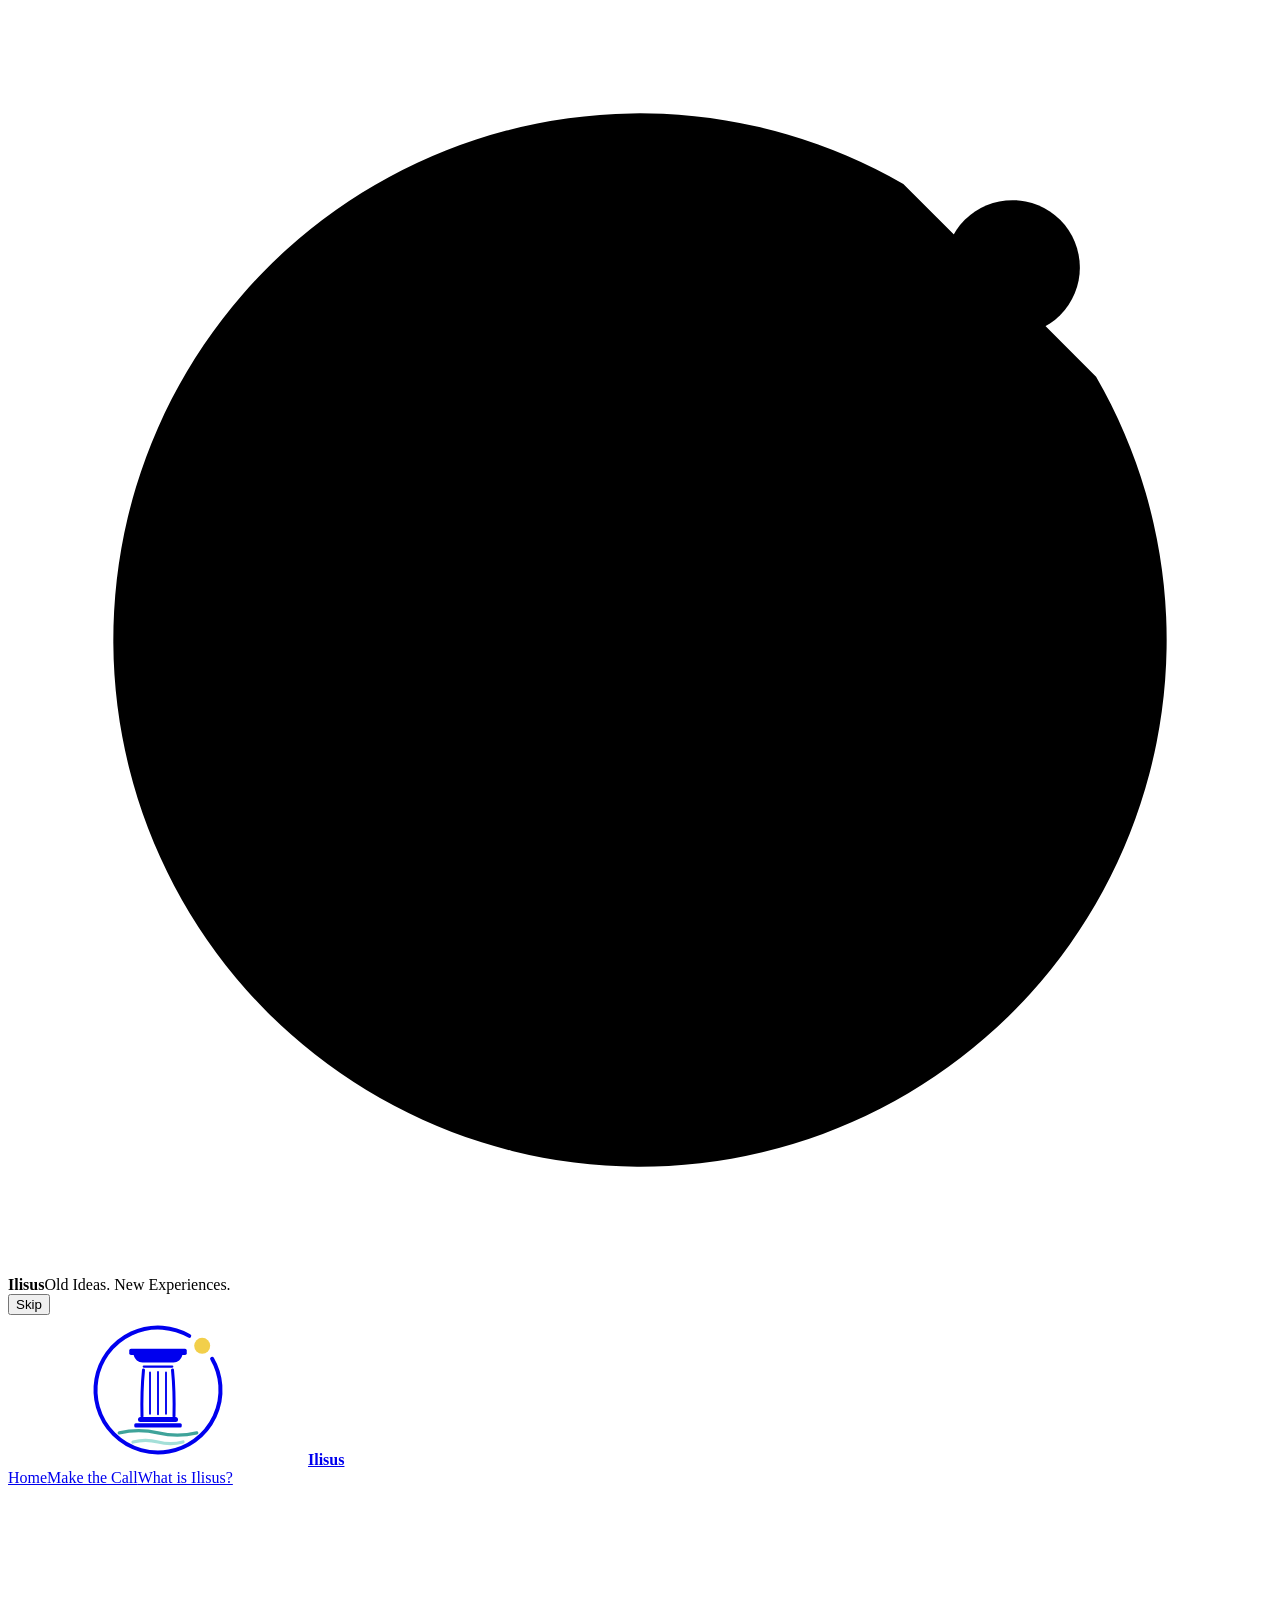
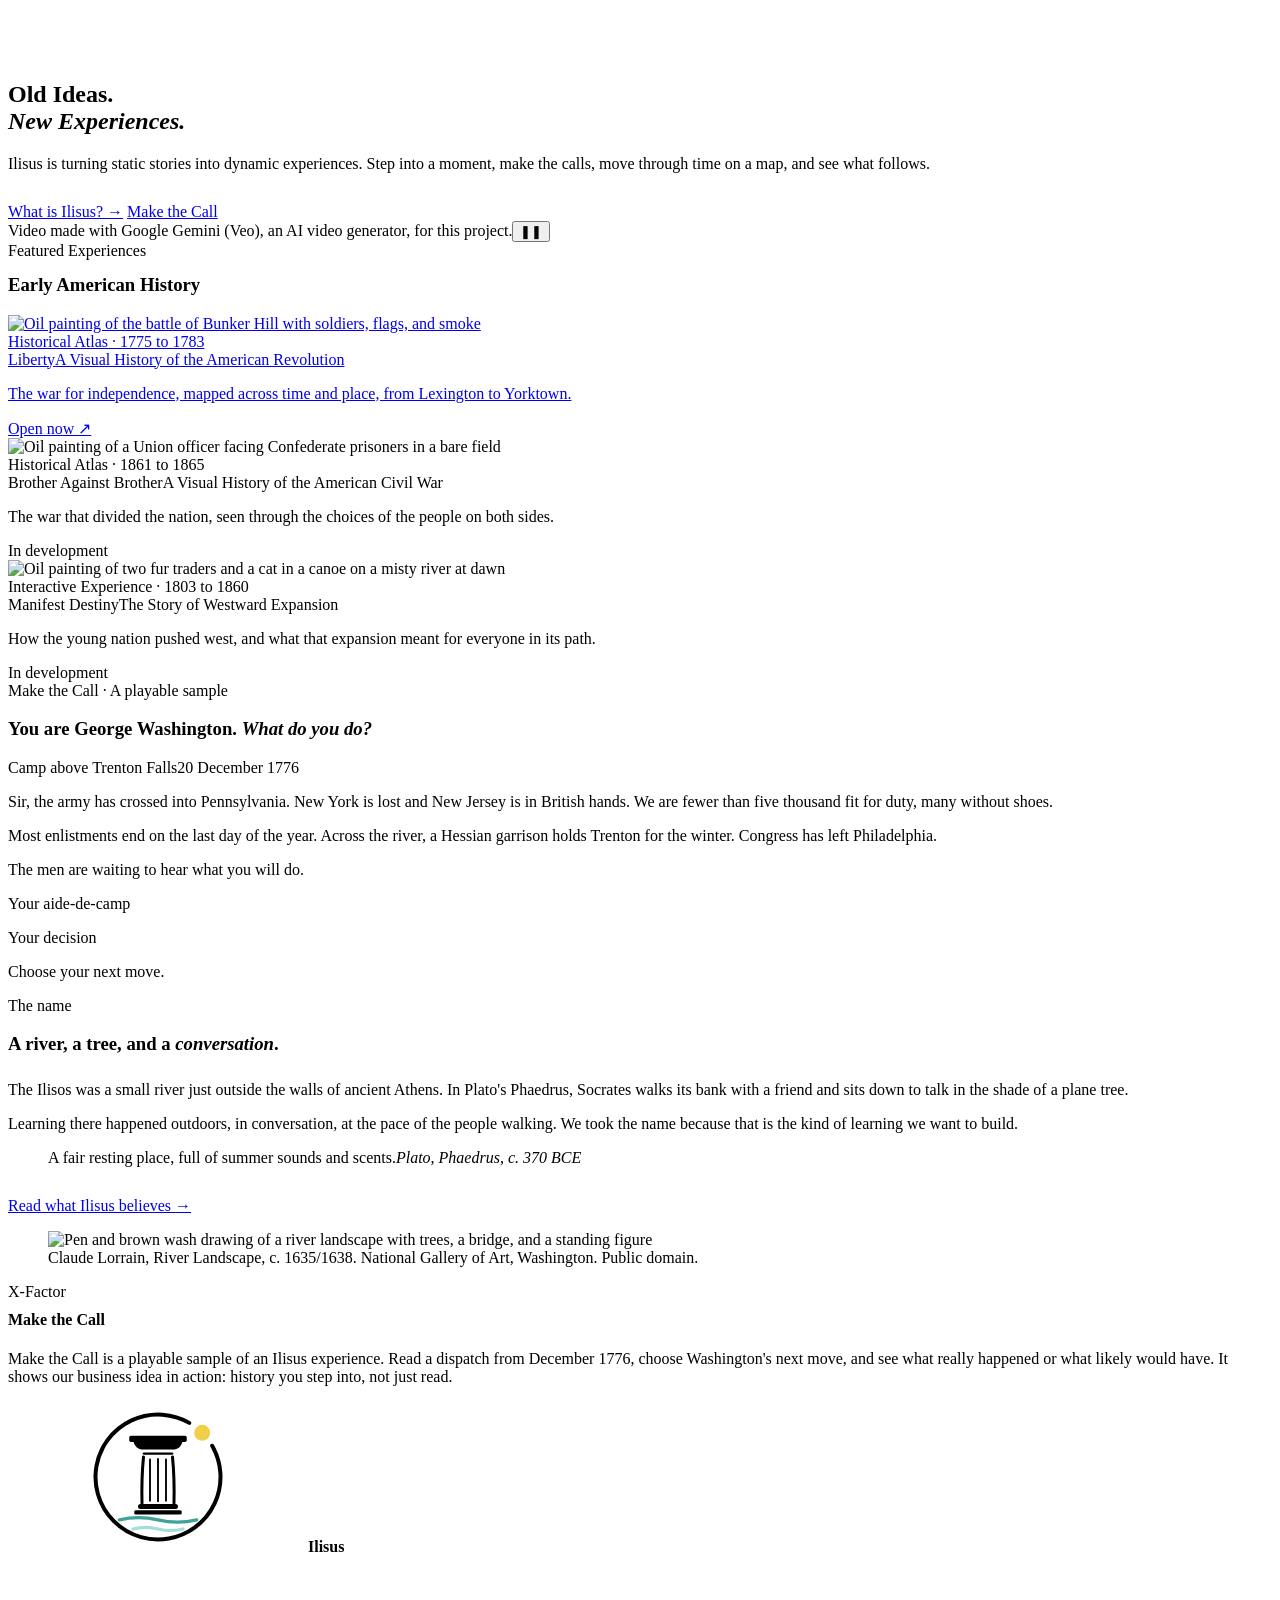
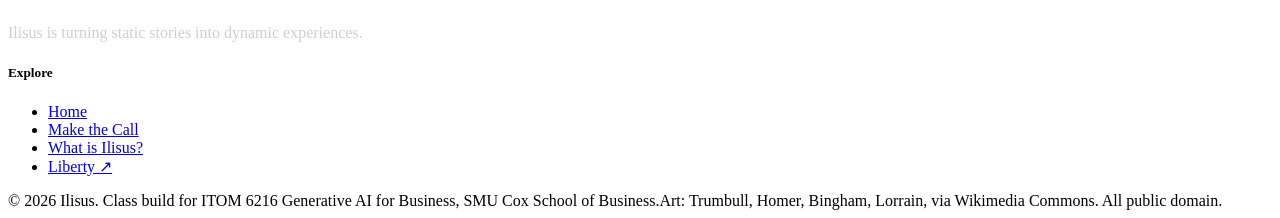
==== index.html @ 9b8777a1 "Add files via upload" ====
<!DOCTYPE html>
<html lang="en">
<head>
<meta charset="utf-8">
<meta name="viewport" content="width=device-width,initial-scale=1,viewport-fit=cover">
<meta name="robots" content="noindex, nofollow, noarchive">
<title>Ilisus · Old Ideas. New Experiences.</title>
<meta name="description" content="Ilisus turns static stories into dynamic experiences. Class build for ITOM 6216.">
<link rel="icon" href="assets/favicon.svg" type="image/svg+xml">
<link rel="preconnect" href="https://fonts.googleapis.com"><link rel="preconnect" href="https://fonts.gstatic.com" crossorigin>
<link href="https://fonts.googleapis.com/css2?family=Playfair+Display:ital,wght@0,400;0,500;0,600;1,400;1,500&family=Hanken+Grotesk:wght@400;500;600&display=swap" rel="stylesheet">
<link rel="stylesheet" href="assets/site.css">
</head>
<body>
<svg width="0" height="0" style="position:absolute" aria-hidden="true"><defs>
<symbol id="mark" viewBox="0 0 120 120"><path d="M103.30 35.00A50 50 0 1 1 85.00 16.70" fill="none" stroke="currentColor" stroke-width="3.2" stroke-linecap="round"/>
<g fill="none" stroke-linecap="round" stroke-width="2.6"><path d="M29.00 94.30C40.29 91.70 48.71 91.70 60.00 94.30C71.29 96.90 79.71 96.90 91.00 94.30" stroke="#3FA39A"/><path d="M40.00 101.60C47.28 99.60 52.72 99.60 60.00 101.60C67.28 103.60 72.72 103.60 80.00 101.60" stroke="#A3DFD8"/></g>
<g fill="currentColor"><path d="M38.4 27H81.6Q83 27 83 28.4V30.6Q83 32 81.6 32H38.4Q37 32 37 30.6V28.4Q37 27 38.4 27Z"/><path d="M40.5 32H79.5C78.6 35.6 75.8 38 72.4 38H47.6C44.2 38 41.4 35.6 40.5 32Z"/><path d="M46 81.5H74Q76 81.5 76 83.5Q76 85.5 74 85.5H46Q44 85.5 44 83.5Q44 81.5 46 81.5Z"/><path d="M42.2 86.5H77.8Q79 86.5 79 87.7V88.8Q79 90 77.8 90H42.2Q41 90 41 88.8V87.7Q41 86.5 42.2 86.5Z"/></g>
<g fill="none" stroke="currentColor" stroke-linecap="round"><path d="M48.6 41.2H71.4" stroke-width="1.8"/><path d="M47.2 81C46.9 68 47.3 55 48.4 44" stroke-width="2.4"/><path d="M72.8 81C73.1 68 72.7 55 71.6 44" stroke-width="2.4"/><path d="M53.6 46V79 M60 45.6V79.4 M66.4 46V79" stroke-width="1.5"/></g>
<circle cx="95.36" cy="24.64" r="6.4" fill="#F2CF4A"/></symbol></defs></svg>

<div id="intro" aria-hidden="true"><div class="ii"><svg class="im" viewBox="0 0 120 120">
<path class="i-arc" pathLength="1" d="M103.30 35.00A50 50 0 1 1 85.00 16.70"/>
<path class="i-w i-w1" pathLength="1" d="M29.00 94.30C40.29 91.70 48.71 91.70 60.00 94.30C71.29 96.90 79.71 96.90 91.00 94.30"/><path class="i-w i-w2" pathLength="1" d="M40.00 101.60C47.28 99.60 52.72 99.60 60.00 101.60C67.28 103.60 72.72 103.60 80.00 101.60"/>
<path class="i-f i-pli" d="M42.2 86.5H77.8Q79 86.5 79 87.7V88.8Q79 90 77.8 90H42.2Q41 90 41 88.8V87.7Q41 86.5 42.2 86.5Z"/><path class="i-f i-tor" d="M46 81.5H74Q76 81.5 76 83.5Q76 85.5 74 85.5H46Q44 85.5 44 83.5Q44 81.5 46 81.5Z"/>
<path class="i-s" pathLength="1" d="M47.2 81C46.9 68 47.3 55 48.4 44"/><path class="i-s" pathLength="1" d="M72.8 81C73.1 68 72.7 55 71.6 44"/>
<path class="i-fl" pathLength="1" d="M53.6 46V79"/><path class="i-fl" pathLength="1" d="M60 45.6V79.4"/><path class="i-fl" pathLength="1" d="M66.4 46V79"/>
<path class="i-neck" pathLength="1" d="M48.6 41.2H71.4"/><path class="i-f i-ech" d="M40.5 32H79.5C78.6 35.6 75.8 38 72.4 38H47.6C44.2 38 41.4 35.6 40.5 32Z"/><path class="i-f i-aba" d="M38.4 27H81.6Q83 27 83 28.4V30.6Q83 32 81.6 32H38.4Q37 32 37 30.6V28.4Q37 27 38.4 27Z"/>
<circle class="i-sun" cx="95.36" cy="24.64" r="6.4"/></svg>
<div class="iw"><b>Ilisus</b><span>Old Ideas. New Experiences.</span></div></div><button class="iskip" type="button">Skip</button></div>

<header class="top"><div class="wrap">
<a class="brand" href="index.html" aria-label="Ilisus home"><svg><use href="#mark"/></svg><b>Ilisus</b></a>
<nav class="main" aria-label="Main"><a href="index.html" class="on nav-long">Home</a><a href="#call">Make the Call</a><a href="about.html">What is Ilisus?</a></nav>
</div></header>

<main>
<!-- Hero: the AI-generated video autoplays, muted, on a loop -->
<section class="hero" aria-label="Ilisus" style="padding:0">
  <video id="hvid" poster="https://commons.wikimedia.org/wiki/Special:FilePath/Claude%20Lorrain%2C%20River%20Landscape%2C%20c.%201635-1638%2C%20NGA%2053103.jpg?width=1920" autoplay muted loop playsinline preload="auto" disablepictureinpicture aria-label="AI-generated video: an old map of the colonies comes to life"><source src="media/hero.mp4" type="video/mp4"><source src="media/hero.webm" type="video/webm"></video>
  <div class="hshade"></div>
  <div class="wrap hin">
    <div class="kicker" style="color:#fff"><i></i>Interactive history experiences</div>
    <h1 style="margin-top:22px">Old Ideas.<br> <em>New Experiences.</em></h1>
    <p class="lede">Ilisus is turning static stories into dynamic experiences. Step into a moment, make the calls, move through time on a map, and see what follows.</p>
    <div class="btns" style="margin-top:30px">
      <a class="btn big" href="about.html">What is Ilisus? <span aria-hidden="true">→</span></a>
      <a class="btn line" href="#call">Make the Call</a>
    </div>
  </div>
  <div class="wrap hfoot"><span>Video made with Google Gemini (Veo), an AI video generator, for this project.</span><button class="hpause" type="button" id="hpause" aria-label="Pause the background video">❚❚</button></div>
</section>

<section id="featured" aria-label="Featured experiences"><div class="wrap">
  <div class="shead rv"><div><div class="kicker"><i></i>Featured Experiences</div><h3 class="s" style="margin-top:14px">Early American History</h3></div></div>
  <div class="fg">
    <a class="fc rv" href="https://liberty.ilisus.com/" target="_blank" rel="noopener">
      <div class="fimg"><img src="https://commons.wikimedia.org/wiki/Special:FilePath/Death%20of%20General%20Warren%2C%20Battle%20of%20Bunker%27s%20Hill%2C%20June%2017%2C%201775.jpg?width=1400" alt="Oil painting of the battle of Bunker Hill with soldiers, flags, and smoke" loading="lazy"></div>
      <div class="fb"><div class="k2">Historical Atlas · 1775 to 1783</div><span class="tm">Liberty</span><span class="ts">A Visual History of the American Revolution</span>
      <p>The war for independence, mapped across time and place, from Lexington to Yorktown.</p><span class="tag">Open now ↗</span></div>
    </a>
    <div class="fc rv">
      <div class="fimg"><img src="https://commons.wikimedia.org/wiki/Special:FilePath/Winslow%20Homer%20-%20Prisoners%20from%20the%20Front%20-%20The%20Metropolitan%20Museum%20of%20Art.jpg?width=1400" alt="Oil painting of a Union officer facing Confederate prisoners in a bare field" loading="lazy"></div>
      <div class="fb"><div class="k2">Historical Atlas · 1861 to 1865</div><span class="tm">Brother Against Brother</span><span class="ts">A Visual History of the American Civil War</span>
      <p>The war that divided the nation, seen through the choices of the people on both sides.</p><span class="tag soon">In development</span></div>
    </div>
    <div class="fc rv">
      <div class="fimg"><img src="https://commons.wikimedia.org/wiki/Special:FilePath/George%20Caleb%20Bingham%20-%20Fur%20Traders%20Descending%20the%20Missouri%20-%20WGA2205.jpg?width=1400" alt="Oil painting of two fur traders and a cat in a canoe on a misty river at dawn" loading="lazy" style="object-position:50% 58%"></div>
      <div class="fb"><div class="k2">Interactive Experience · 1803 to 1860</div><span class="tm">Manifest Destiny</span><span class="ts">The Story of Westward Expansion</span>
      <p>How the young nation pushed west, and what that expansion meant for everyone in its path.</p><span class="tag soon">In development</span></div>
    </div>
  </div>
</div></section>

<!-- X-Factor: Make the Call -->
<section class="call" id="call"><div class="wrap">
  <div class="rv"><div class="kicker"><i></i>Make the Call · A playable sample</div>
  <h3 class="s">You are George Washington. <em>What do you do?</em></h3></div>
  <div class="cg" id="callbox">
    <div class="letter rv">
      <div class="lh"><span>Camp above Trenton Falls</span><span>20 December 1776</span></div>
      <p>Sir, the army has crossed into Pennsylvania. New York is lost and New Jersey is in British hands. We are fewer than five thousand fit for duty, many without shoes.</p>
      <p>Most enlistments end on the last day of the year. Across the river, a Hessian garrison holds Trenton for the winter. Congress has left Philadelphia.</p>
      <p>The men are waiting to hear what you will do.</p>
      <p class="sig">Your aide-de-camp</p>
    </div>
    <div class="rv">
      <div id="callgame">
        <div class="cstep">Your decision</div>
        <p class="cq">Choose your next move.</p>
        <div class="dopts" role="group" aria-label="Your choices"></div>
        <div class="dout-slot" aria-live="polite"></div>
        <div class="score" aria-hidden="true"></div>
      </div>
    </div>
  </div>
</div></section>

<section class="name" aria-label="The name Ilisus"><div class="wrap g">
  <div class="rv"><div class="kicker"><i></i>The name</div>
  <h3 class="s" style="margin:18px 0 26px">A river, a tree, and a <em>conversation</em>.</h3>
  <p>The Ilisos was a small river just outside the walls of ancient Athens. In Plato's Phaedrus, Socrates walks its bank with a friend and sits down to talk in the shade of a plane tree.</p>
  <p>Learning there happened outdoors, in conversation, at the pace of the people walking. We took the name because that is the kind of learning we want to build.</p>
  <blockquote>A fair resting place, full of summer sounds and scents.<cite>Plato, Phaedrus, c. 370 BCE</cite></blockquote>
  <div class="btns on-light" style="margin-top:30px"><a class="btn" href="about.html">Read what Ilisus believes <span aria-hidden="true">→</span></a></div></div>
  <figure class="rv"><img src="https://commons.wikimedia.org/wiki/Special:FilePath/Claude%20Lorrain%2C%20River%20Landscape%2C%20c.%201635-1638%2C%20NGA%2053103.jpg?width=1400" alt="Pen and brown wash drawing of a river landscape with trees, a bridge, and a standing figure" loading="lazy"><figcaption>Claude Lorrain, River Landscape, c. 1635/1638. National Gallery of Art, Washington. Public domain.</figcaption></figure>
</div></section>
</main>

<!-- Required: description of the X-Factor feature (under 50 words) -->
<aside class="xf" aria-label="About the X-Factor feature"><div class="wrap">
  <div><div class="kicker"><i></i>X-Factor</div><h4 style="margin-top:10px">Make the Call</h4></div>
  <p id="xf-text">Make the Call is a playable sample of an Ilisus experience. Read a dispatch from December 1776, choose Washington's next move, and see what really happened or what likely would have. It shows our business idea in action: history you step into, not just read.</p>
</div></aside>

<footer><div class="wrap"><div class="g">
  <div><div class="b"><svg><use href="#mark"/></svg><b>Ilisus</b></div><p style="margin-top:16px;font:italic 500 22px 'Playfair Display',serif;color:#fff">Old Ideas. New Experiences.</p><p style="margin-top:8px;color:#cfcfcf;max-width:26em">Ilisus is turning static stories into dynamic experiences.</p></div>
  <div><h5>Explore</h5><ul><li><a href="index.html">Home</a></li><li><a href="#call">Make the Call</a></li><li><a href="about.html">What is Ilisus?</a></li><li><a href="https://liberty.ilisus.com/" target="_blank" rel="noopener">Liberty ↗</a></li></ul></div>
</div>
<div class="fine"><span>© 2026 Ilisus. Class build for ITOM 6216 Generative AI for Business, SMU Cox School of Business.</span><span>Art: Trumbull, Homer, Bingham, Lorrain, via Wikimedia Commons. All public domain.</span></div></div></footer>

<script src="assets/site.js" defer></script>
<script src="assets/chat.js" defer></script>
</body>
</html>
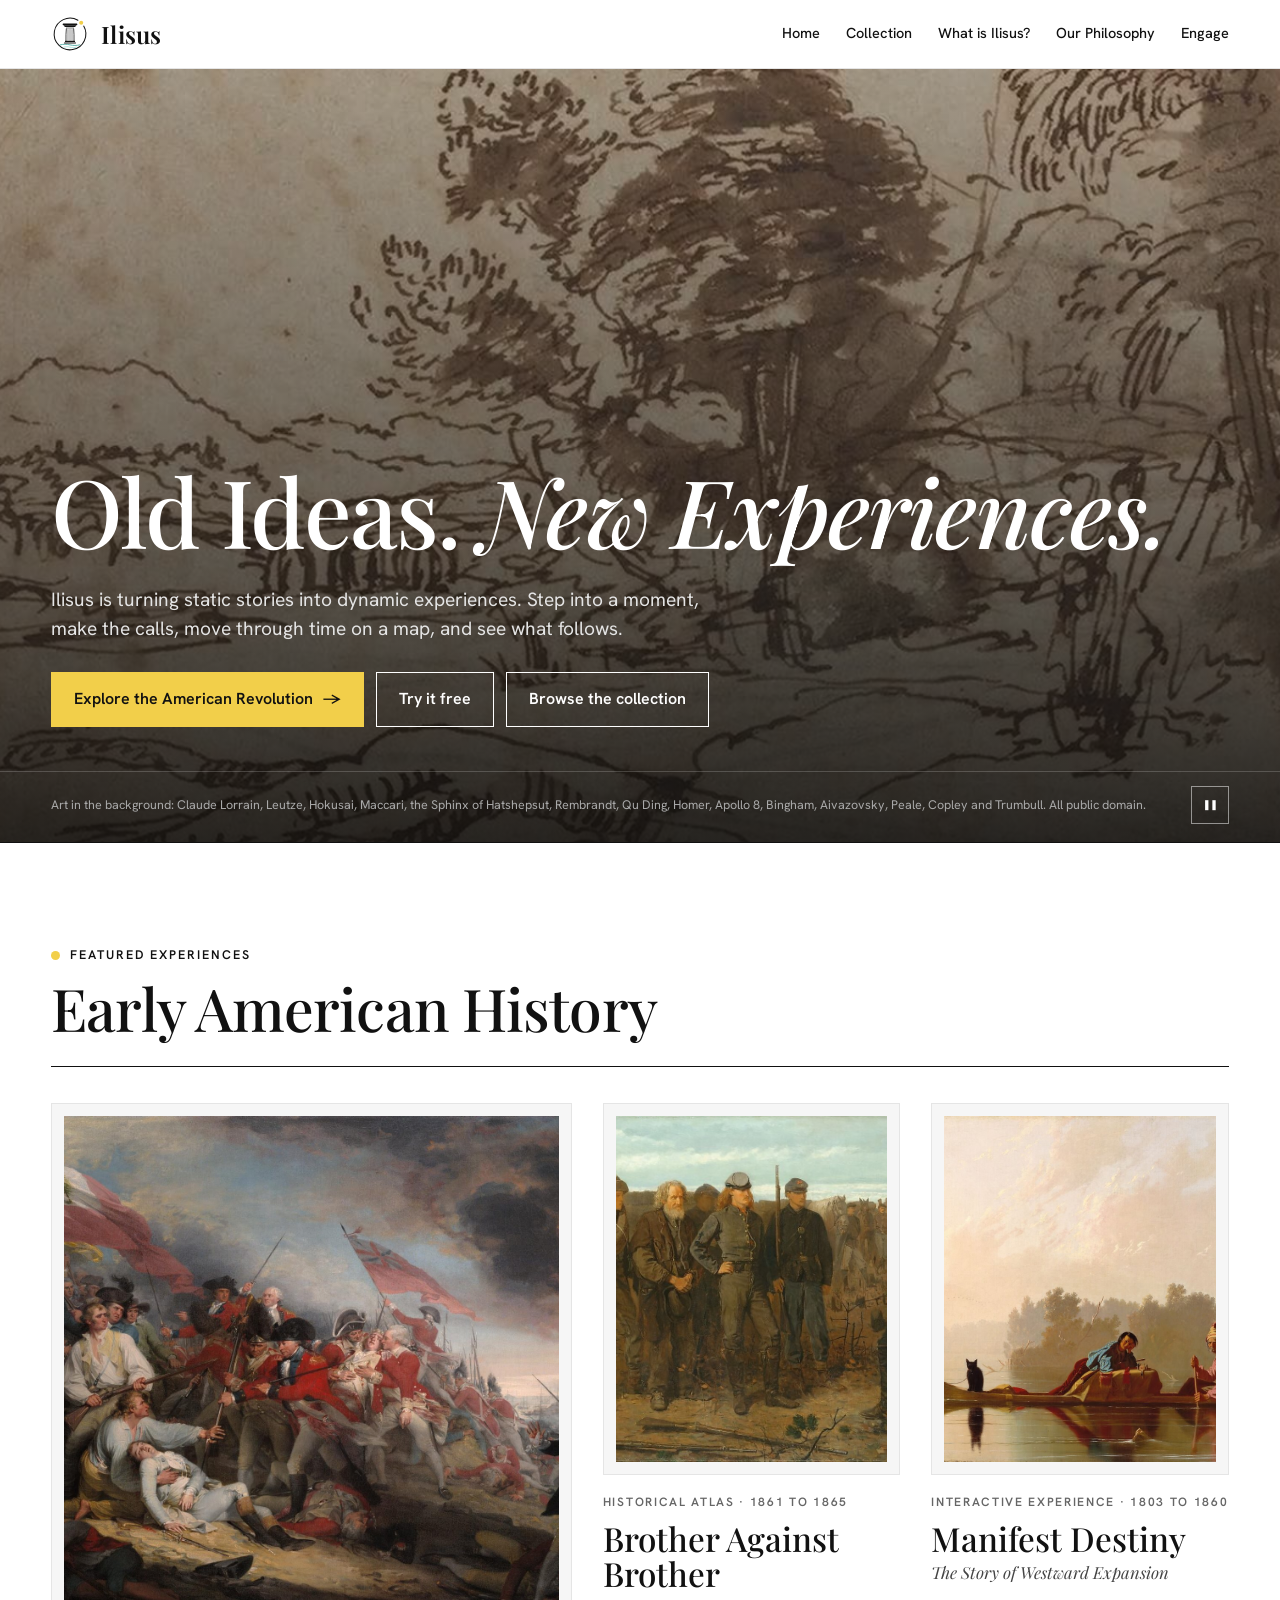
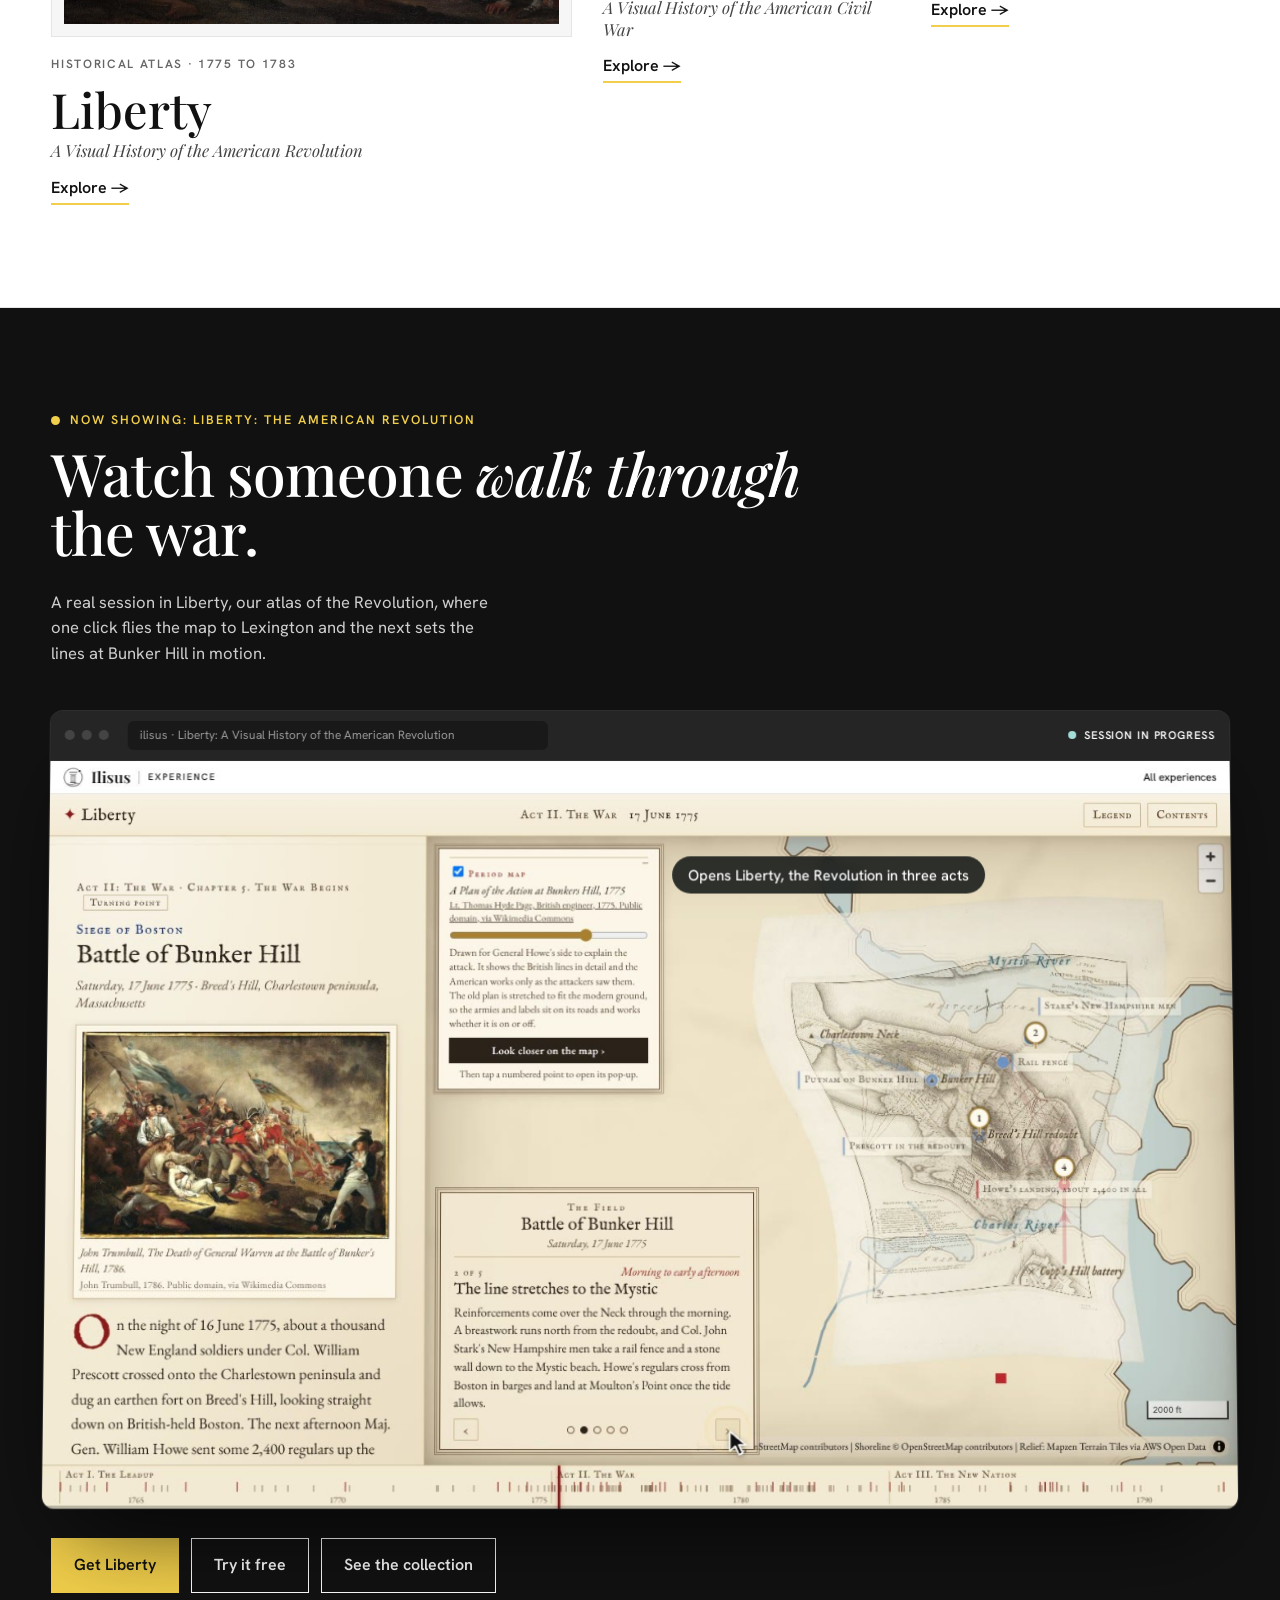
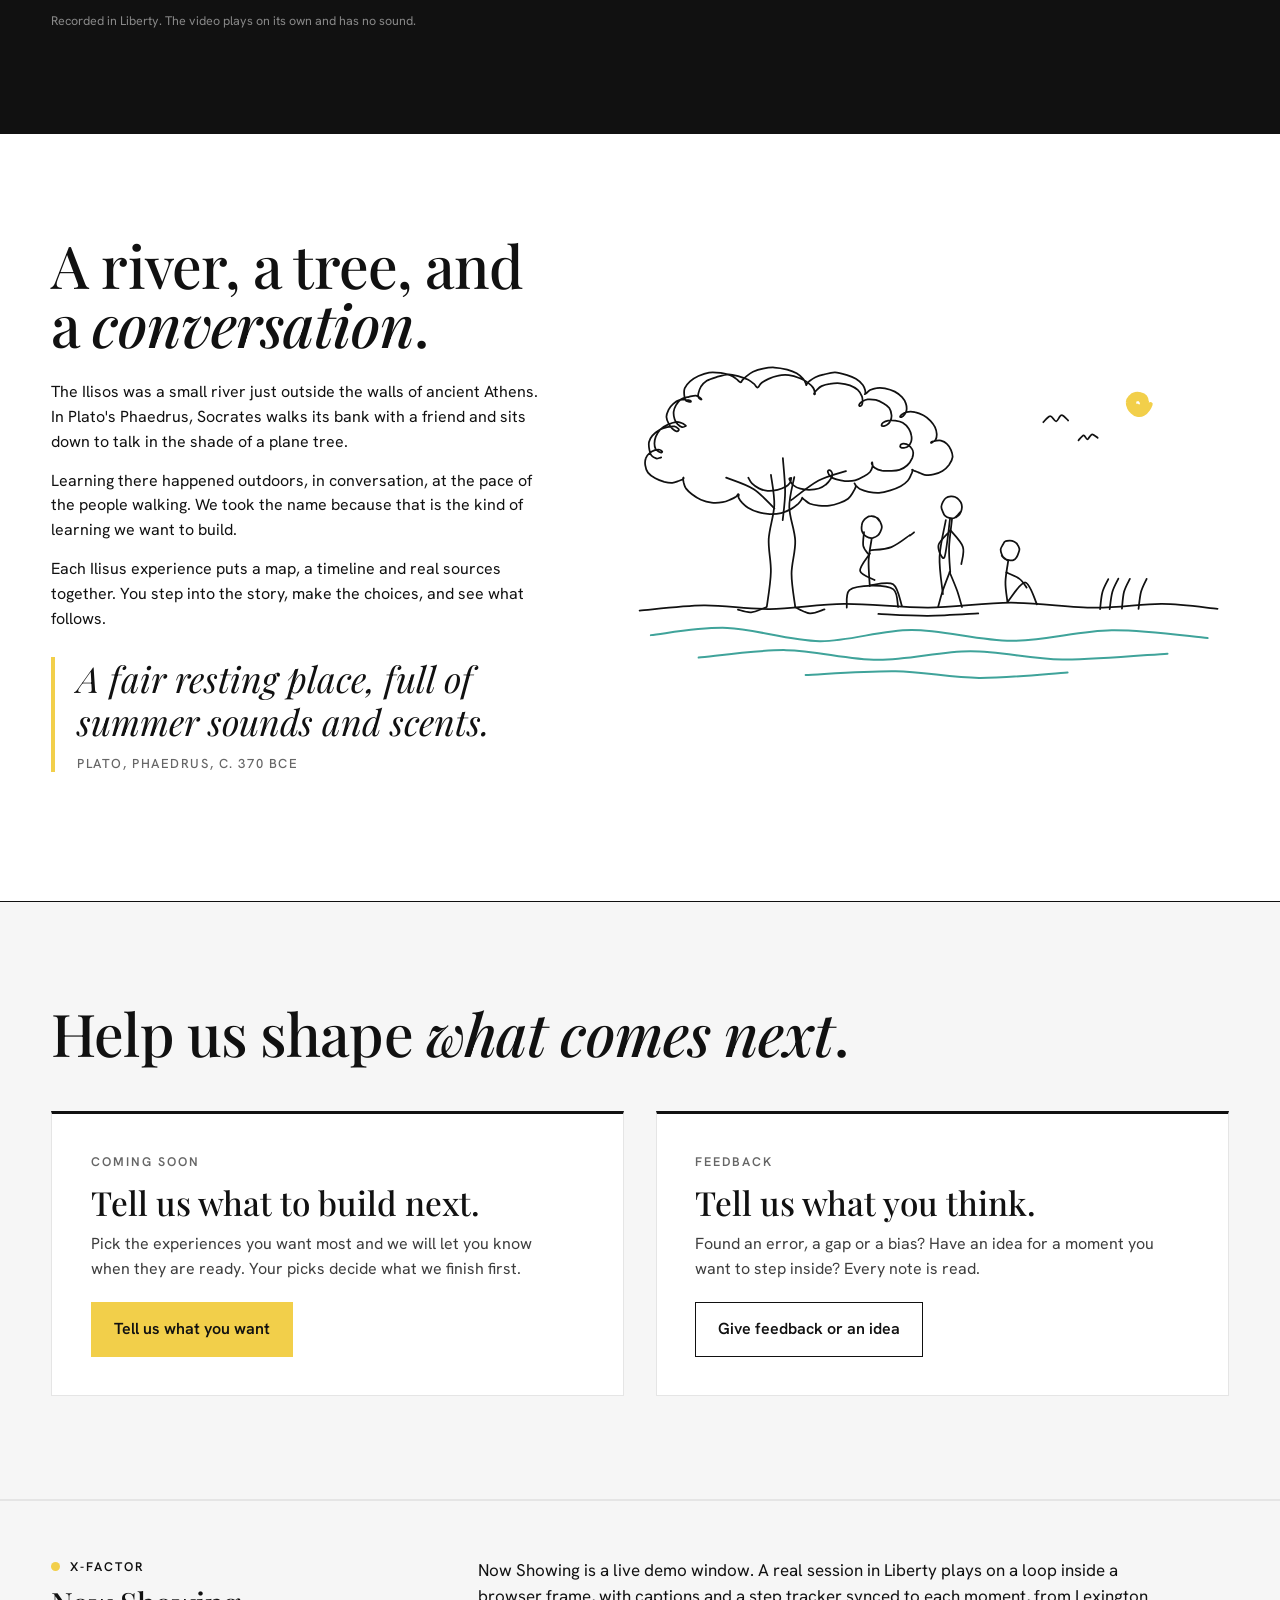
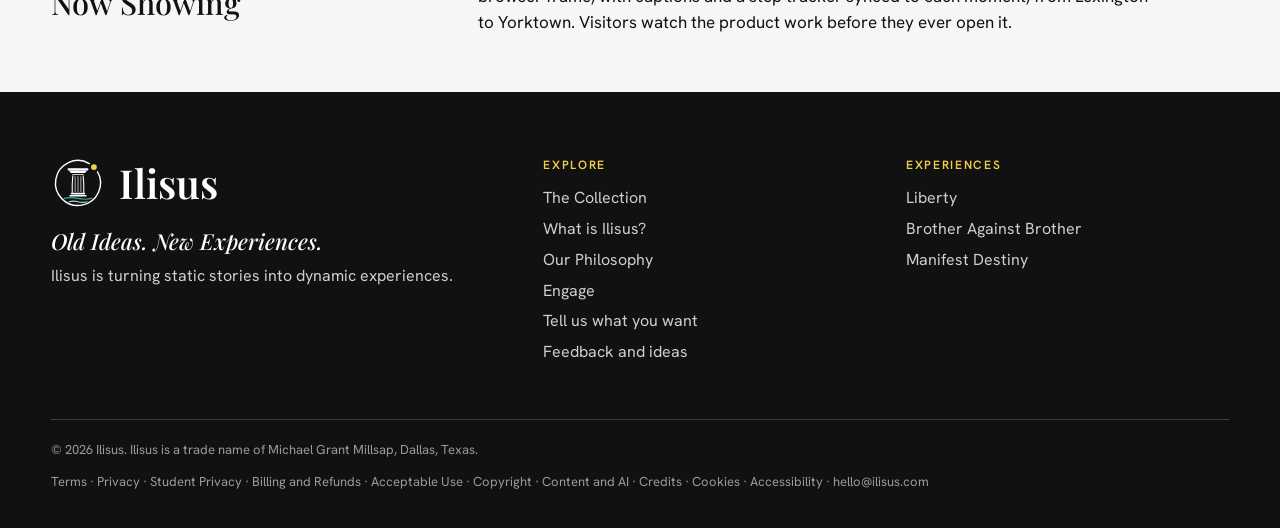
==== commit dd57578b: "Ilisus site with original videos, Liberty session and chatbot" ====
--- a/index.html
+++ b/index.html
@@ -1,125 +1,1095 @@
 <!DOCTYPE html>
-<html lang="en">
-<head>
-<meta charset="utf-8">
-<meta name="viewport" content="width=device-width,initial-scale=1,viewport-fit=cover">
-<meta name="robots" content="noindex, nofollow, noarchive">
-<title>Ilisus · Old Ideas. New Experiences.</title>
-<meta name="description" content="Ilisus turns static stories into dynamic experiences. Class build for ITOM 6216.">
-<link rel="icon" href="assets/favicon.svg" type="image/svg+xml">
+<html lang="en"><head>
+<script async src="https://www.googletagmanager.com/gtm.js?id=GTM-TNP3S9NT"></script>
+<script>window.dataLayer = window.dataLayer || []; function gtag(){dataLayer.push(arguments);} gtag('js', new Date());</script>
+<meta charset="utf-8"><meta name="robots" content="noindex, nofollow, noarchive"><meta name="viewport" content="width=device-width,initial-scale=1,viewport-fit=cover">
+<title>Ilisus Gallery</title>
 <link rel="preconnect" href="https://fonts.googleapis.com"><link rel="preconnect" href="https://fonts.gstatic.com" crossorigin>
-<link href="https://fonts.googleapis.com/css2?family=Playfair+Display:ital,wght@0,400;0,500;0,600;1,400;1,500&family=Hanken+Grotesk:wght@400;500;600&display=swap" rel="stylesheet">
-<link rel="stylesheet" href="assets/site.css">
-</head>
-<body>
+<link href="https://fonts.googleapis.com/css2?family=Playfair+Display:ital,wght@0,400;0,500;0,600;0,700;1,400&family=Hanken+Grotesk:wght@400;500;600&display=swap" rel="stylesheet">
+<style>
+:root{--bg:#fff;--ink:#111111;--mute:#666666;--line:#e5e5e5;--soft:#f6f6f6;--turq:#A3DFD8;--aqua:#D6F3EF;--teal:#3FA39A;--deep:#2C716B;--sun:#F2CF4A;--pad:clamp(16px,4vw,56px)}
+*{box-sizing:border-box;margin:0}
+html{scroll-behavior:smooth}
+body{background:var(--bg);color:var(--ink);font:400 16px/1.55 'Hanken Grotesk',system-ui,sans-serif;-webkit-font-smoothing:antialiased;overflow-x:hidden}
+a{color:inherit}button{font:inherit;color:inherit}
+.wrap{padding-inline:var(--pad);max-width:1440px;margin-inline:auto}
+:focus-visible{outline:2px solid var(--deep);outline-offset:3px}
+[hidden]{display:none!important}
+.util{background:var(--ink);color:#fff;font-size:12.5px;letter-spacing:.04em}
+.util .wrap{display:flex;justify-content:space-between;gap:16px;padding-block:9px}
+header.top{position:sticky;top:0;z-index:20;background:rgba(255,255,255,.95);backdrop-filter:blur(8px);border-bottom:1px solid var(--line)}
+header .wrap{display:flex;align-items:center;justify-content:space-between;height:68px;gap:20px}
+.brand{display:flex;align-items:center;gap:12px;text-decoration:none}
+.brand svg{width:38px;height:38px;color:var(--ink)}
+.brand b{font:600 24px 'Playfair Display',serif;letter-spacing:.01em}
+nav{display:flex;gap:26px;font-size:14.5px;font-weight:500;align-items:center}
+nav a{text-decoration:none;padding:6px 0;border-bottom:2px solid transparent}
+nav a:hover,nav a.on{border-color:var(--sun)}
+.lk2{background:none;border:0;cursor:pointer;font:500 14.5px "Hanken Grotesk";padding:6px 0;border-bottom:2px solid transparent}.lk2:hover{border-color:var(--sun)}
+.navbtn{background:var(--ink);color:#fff;border:0;padding:10px 16px;cursor:pointer;font-weight:600;font-size:14px;transition:background .2s,color .2s}
+.navbtn:hover{background:var(--sun);color:var(--ink)}
+@media(max-width:700px){nav{gap:12px;font-size:13px}.brand b{font-size:20px}.navbtn{padding:9px 11px;font-size:13px}.nav-long{display:none}}
+
+/* intro: the mark forms */
+#intro{position:fixed;inset:0;z-index:1000;background:#fff;display:grid;place-items:center;transition:background-color .6s ease,opacity .5s ease}
+#intro .ii{display:flex;flex-direction:column;align-items:center;gap:22px}
+#intro .im{width:min(220px,46vw);height:auto;overflow:visible;color:var(--ink)}
+#intro .i-arc{fill:none;stroke:var(--ink);stroke-width:3.2;stroke-linecap:round;stroke-dasharray:1;stroke-dashoffset:1;animation:idraw 1s cubic-bezier(.6,.05,.3,1) .1s forwards}
+#intro .i-w{fill:none;stroke-width:2.6;stroke-linecap:round;stroke-dasharray:1;stroke-dashoffset:1}
+#intro .i-w1{stroke:#3FA39A;animation:idraw .9s cubic-bezier(.4,0,.2,1) .45s forwards,iwave 2.6s ease-in-out 1.35s infinite alternate}
+#intro .i-w2{stroke:#A3DFD8;animation:idraw .9s cubic-bezier(.4,0,.2,1) .6s forwards,iwave 2.6s ease-in-out 1.5s infinite alternate-reverse}
+#intro .i-f{fill:var(--ink);transform-box:fill-box;opacity:0}
+#intro .i-pli{transform-origin:50% 100%;animation:irise .45s cubic-bezier(.2,.8,.2,1) .7s forwards}
+#intro .i-tor{transform-origin:50% 100%;animation:irise .45s cubic-bezier(.2,.8,.2,1) .82s forwards}
+#intro .i-s{fill:none;stroke:var(--ink);stroke-width:2.4;stroke-linecap:round;stroke-dasharray:1;stroke-dashoffset:1;animation:idraw .6s cubic-bezier(.4,0,.2,1) .95s forwards}
+#intro .i-fl{fill:none;stroke:var(--ink);stroke-width:1.5;stroke-linecap:round;stroke-dasharray:1;stroke-dashoffset:1}
+#intro .i-fl1{animation:idraw .5s ease-out 1.08s forwards}#intro .i-fl2{animation:idraw .5s ease-out 1.14s forwards}#intro .i-fl3{animation:idraw .5s ease-out 1.2s forwards}
+#intro .i-neck{fill:none;stroke:var(--ink);stroke-width:1.8;stroke-linecap:round;stroke-dasharray:1;stroke-dashoffset:1;animation:idraw .3s ease-out 1.42s forwards}
+#intro .i-ech{transform-origin:50% 0;animation:icap .45s cubic-bezier(.2,.8,.2,1) 1.5s forwards}
+#intro .i-aba{transform-origin:50% 100%;animation:idrop .5s cubic-bezier(.3,1.4,.5,1) 1.62s forwards}
+#intro .i-sun{fill:#F2CF4A;transform-box:fill-box;transform-origin:50% 50%;transform:scale(0);animation:isun .6s cubic-bezier(.3,1.6,.5,1) 2.0s forwards}
+#intro .i-glow{fill:#F2CF4A;opacity:0;transform-box:fill-box;transform-origin:50% 50%;animation:iglow 1.1s ease-out 2.1s forwards}
+#intro .iw{text-align:center;opacity:0;transform:translateY(10px);animation:iword .7s ease 2.15s forwards}
+#intro .iw b{display:block;font:600 clamp(34px,5vw,52px)/1 'Playfair Display',serif;letter-spacing:.01em;color:var(--ink)}
+#intro .iw span{display:block;margin-top:10px;font:500 12px/1 'Hanken Grotesk';letter-spacing:.18em;text-transform:uppercase;color:var(--mute)}
+#intro .iskip{position:absolute;right:22px;bottom:20px;background:none;border:0;font:500 13px 'Hanken Grotesk';color:var(--mute);cursor:pointer;padding:8px 10px;opacity:0;animation:iword .4s ease .8s forwards}
+#intro .iskip:hover{color:var(--ink)}
+#intro.fly{background-color:rgba(255,255,255,0);transition:background-color .7s ease}
+#intro.fly .iw,#intro.fly .iskip{opacity:0!important;transition:opacity .3s}
+#intro.fly .im{transition:transform .8s cubic-bezier(.7,0,.2,1)}
+#intro.gone{opacity:0;pointer-events:none}
+body.intro-on{overflow:hidden}body.intro-brand .brand svg{visibility:hidden}
+#intro.gone{transition:opacity .45s ease}
+@keyframes idraw{to{stroke-dashoffset:0}}
+@keyframes iwave{from{transform:translateX(-2.5px)}to{transform:translateX(2.5px)}}
+@keyframes irise{from{opacity:0;transform:translateY(6px) scaleX(.6)}to{opacity:1;transform:none}}
+@keyframes icap{from{opacity:0;transform:scaleX(.3) scaleY(.4)}to{opacity:1;transform:none}}
+@keyframes idrop{from{opacity:0;transform:translateY(-14px)}to{opacity:1;transform:none}}
+@keyframes isun{to{transform:scale(1)}}
+@keyframes iglow{0%{opacity:.55;transform:scale(1)}100%{opacity:0;transform:scale(3.2)}}
+@keyframes iword{to{opacity:1;transform:none}}
+@media (prefers-reduced-motion:reduce){#intro{display:none}}
+/* hero */
+.hero{display:grid;grid-template-columns:1.25fr 1fr;border-bottom:1px solid var(--line)}
+.hero .l{padding:clamp(48px,9vw,130px) var(--pad) clamp(40px,7vw,90px)}
+.kicker{font-size:12.5px;letter-spacing:.16em;text-transform:uppercase;font-weight:600;color:var(--ink);display:flex;align-items:center;gap:10px;flex-wrap:wrap}
+.kicker i{width:9px;height:9px;border-radius:50%;background:var(--sun);display:inline-block}
+h1{font:500 clamp(44px,7.4vw,112px)/.98 'Playfair Display',serif;letter-spacing:-.02em;margin:22px 0 28px}
+h1 em{font-style:italic;color:var(--ink)}
+.lede{font-size:clamp(17px,1.5vw,20px);max-width:34em;color:#2b2b2b}
+.hero .r{background:var(--ink);color:#fff;padding:clamp(32px,5vw,64px) var(--pad);display:flex;flex-direction:column;justify-content:space-between;gap:36px}
+.hero .r .on{font-size:12.5px;letter-spacing:.16em;text-transform:uppercase;color:var(--sun);font-weight:600}
+.hero .r h2{font:500 clamp(28px,3.2vw,46px)/1.08 'Playfair Display',serif;margin:14px 0 6px}
+.hero .r .sub{font:italic 400 clamp(18px,1.8vw,24px) 'Playfair Display',serif;color:#dadada;margin-bottom:14px}
+.hero .r p{color:#cfcfcf;max-width:30em}
+.meta{display:grid;grid-template-columns:1fr 1fr;gap:18px 24px;border-top:1px solid #3d3d3d;padding-top:20px;font-size:14px}
+.meta dt{color:#9a9a9a;font-size:12px;letter-spacing:.1em;text-transform:uppercase}
+.meta dd{margin:2px 0 0}
+.btns{display:flex;gap:12px;flex-wrap:wrap;align-items:center}
+.btn{display:inline-flex;align-items:center;gap:10px;background:var(--sun);color:var(--ink);text-decoration:none;font-weight:600;padding:14px 22px;width:fit-content;border:1px solid var(--sun);cursor:pointer;transition:background .2s,transform .2s,color .2s}
+.btn:hover{background:#fff;border-color:#fff;transform:translateX(4px)}
+.btn.line{background:transparent;color:inherit;border-color:currentColor}
+.btn.line:hover{background:var(--ink);color:#fff;border-color:var(--ink);transform:none}
+.hero .r .btn.line:hover{background:#fff;color:var(--ink)}
+.btn.off{background:var(--soft);color:var(--mute);pointer-events:none;border-color:var(--line)}
+@media(max-width:860px){.hero{grid-template-columns:1fr}}
+section{padding-block:clamp(56px,8vw,110px)}
+.shead{display:flex;justify-content:space-between;align-items:end;gap:24px;flex-wrap:wrap;margin-bottom:28px}
+h3.s{font:500 clamp(34px,4.6vw,64px)/1 'Playfair Display',serif;letter-spacing:-.015em}
+.count{font-size:14px;color:var(--mute)}
+.tools{display:flex;gap:12px;flex-wrap:wrap;align-items:center;padding-block:16px;border-block:1px solid var(--ink)}
+.search{flex:1 1 220px;display:flex;align-items:center;gap:10px;border:1px solid var(--line);padding:0 14px;height:44px;background:#fff}
+.search:focus-within{border-color:var(--ink)}
+.search input{border:0;outline:0;flex:1;font:inherit;background:none;min-width:0}
+.chips{display:flex;gap:8px;flex-wrap:wrap}
+.chip{font:500 13.5px 'Hanken Grotesk';border:1px solid var(--line);background:#fff;padding:9px 16px;cursor:pointer;border-radius:999px;transition:all .2s}
+.chip:hover{border-color:var(--ink)}
+.chip[aria-pressed=true]{background:var(--ink);color:#fff;border-color:var(--ink)}
+.list{list-style:none;padding:0}
+.work{display:grid;grid-template-columns:220px minmax(0,1.5fr) minmax(0,1.3fr) 130px 100px 24px;gap:26px;align-items:center;padding:26px 0;border-bottom:1px solid var(--line);text-decoration:none;transition:padding .35s cubic-bezier(.2,.7,.2,1),background .3s}
+a.work:hover{background:var(--soft);padding-inline:18px}
+.work .n{font:400 15px 'Playfair Display',serif;color:var(--mute)}
+.mat{background:#f4f4f4;padding:clamp(10px,1.4vw,20px);border:1px solid var(--line)}
+.mat.sm{padding:8px;width:100%}
+.mat.sm .th{display:block;width:100%;aspect-ratio:4/3;object-fit:cover}
+.mat.ph{display:flex;align-items:center;justify-content:center;aspect-ratio:4/3;color:#c8c8c8}
+.mat.ph svg{width:54px;height:54px}
+.work .n{align-self:start;padding-top:6px}
+.tm{display:block;font:500 clamp(26px,3vw,40px)/1.05 'Playfair Display',serif}
+.ts{display:block;font:italic 400 clamp(16px,1.5vw,20px)/1.3 'Playfair Display',serif;color:var(--mute);margin-top:8px}
+.pill{display:inline-block;margin-top:12px;font-size:11px;font-weight:600;letter-spacing:.12em;text-transform:uppercase;border:1px solid var(--ink);padding:4px 9px;font-family:'Hanken Grotesk'}
+.pill.rpg{background:var(--sun);border-color:var(--sun)}
+.work p{color:#3d3d3d;font-size:15.5px}
+.work .who{font-size:14px;color:var(--mute)}
+.work .when{font:italic 400 16px 'Playfair Display',serif}
+.price{display:block;font:500 12.5px/1.3 'Hanken Grotesk';font-style:normal;letter-spacing:.02em;margin-top:6px;color:var(--ink)}.price b{font:600 15px 'Hanken Grotesk'}.price.un{color:var(--mute)}.work .price b{display:block}.slide .price{display:inline-block;margin:0}
+.tag{font-size:12px;font-weight:600;letter-spacing:.1em;text-transform:uppercase;display:inline-flex;align-items:center;gap:8px}
+.tag::before{content:"";width:8px;height:8px;border-radius:50%;background:var(--teal)}
+.tag.soon::before{background:transparent;border:1.5px solid var(--mute)}
+.tag.soon{color:var(--mute)}
+.arr{justify-self:end;transition:transform .3s}
+a.work:hover .arr{transform:translateX(5px)}
+.empty{padding:40px 0;color:var(--mute);display:none}
+@media(max-width:1100px){.work{grid-template-columns:200px minmax(0,1fr) minmax(0,1fr);gap:18px 22px}.work .n,.work .who,.work .arr{display:none}.work .when{grid-column:2}}
+@media(max-width:700px){.work{grid-template-columns:1fr;gap:10px}.mat.sm{max-width:420px}.work .when{grid-column:auto}}
+/* ask band */
+.ask{background:var(--soft);border-block:1px solid var(--line);padding-block:clamp(40px,5vw,64px)}
+.ask .wrap{display:flex;justify-content:space-between;align-items:center;gap:24px;flex-wrap:wrap}
+.ask h3{font:500 clamp(26px,3.2vw,42px)/1.1 'Playfair Display',serif;max-width:18em}
+/* name */
+.name{border-bottom:1px solid var(--ink)}
+.name .g{display:grid;grid-template-columns:1fr 1.2fr;gap:clamp(28px,6vw,100px);align-items:start}
+.greek{font:500 clamp(64px,11vw,170px)/1 'Playfair Display',serif;letter-spacing:-.02em}
+.greek small{display:block;font:italic 400 clamp(18px,2vw,26px) 'Playfair Display';letter-spacing:0;margin-top:14px;color:var(--mute)}
+blockquote{font:italic 400 clamp(24px,2.8vw,38px)/1.2 'Playfair Display',serif;border-left:4px solid var(--sun);padding-left:22px;margin:0 0 26px}
+blockquote cite{display:block;font:500 13px 'Hanken Grotesk';font-style:normal;letter-spacing:.12em;text-transform:uppercase;margin-top:12px;color:var(--mute)}
+.name p{max-width:34em;margin-bottom:14px}
+.more{display:inline-block;margin-top:8px;font-weight:600;text-decoration:none;border-bottom:2px solid var(--sun);padding-bottom:2px}
+@media(max-width:860px){.name .g{grid-template-columns:1fr}}
+/* detail */
+.crumb{font-size:13.5px;color:var(--mute);padding-top:28px}
+.crumb a{text-decoration:none;border-bottom:1px solid var(--line)}.crumb a:hover{border-color:var(--ink)}
+.dhead{display:grid;grid-template-columns:1.5fr 1fr;gap:clamp(28px,6vw,100px);padding-block:clamp(28px,5vw,64px) clamp(40px,6vw,80px);border-bottom:1px solid var(--ink);align-items:end}
+.dhead h1{margin:18px 0 10px;font-size:clamp(40px,6.4vw,96px)}
+.dhead .dsub{font:italic 400 clamp(22px,2.6vw,36px)/1.2 'Playfair Display',serif;color:var(--mute);margin-bottom:22px}
+.dhead .meta{border-top:1px solid var(--line);color:var(--ink)}
+.dhead .meta dt{color:var(--mute)}
+.dhead .btns{margin-top:24px}
+.dhead.split{grid-template-columns:minmax(0,1.05fr) minmax(0,.95fr);align-items:center;gap:clamp(28px,5vw,84px)}
+.dhead.split h1{font-size:clamp(36px,4.8vw,72px)}
+.dhead.split .meta{margin-top:30px}
+.plate{margin:0}.plate .mat img{display:block;width:100%;height:auto}
+.plate.tall .mat{display:flex;justify-content:center}.plate.tall .mat img{width:auto;max-width:100%;max-height:66vh}
+.plate figcaption{font-size:12.5px;color:var(--mute);padding-top:12px;line-height:1.45}
+@media(max-width:860px){.dhead.split{grid-template-columns:1fr}}
+.cover{margin:0;padding-block:clamp(28px,4vw,56px) 0}
+.cover img{display:block;width:100%;aspect-ratio:3/2;max-height:78vh;object-fit:cover}
+.cover.tall img{aspect-ratio:auto;width:auto;max-width:100%;max-height:80vh;object-fit:contain}
+.cover.art img{max-height:70vh}
+.cover figcaption{font-size:13px;color:var(--mute);padding-top:10px}
+.dbody{display:grid;grid-template-columns:1fr 2fr;gap:clamp(28px,6vw,100px);padding-block:clamp(40px,6vw,80px)}
+.dbody h3.s{font-size:clamp(28px,3vw,42px)}
+.dbody .about p{font-size:clamp(17px,1.5vw,20px);max-width:36em;margin-bottom:16px}
+.cnote{border-left:3px solid var(--ink);padding:4px 0 4px clamp(18px,2.4vw,30px);max-width:36em}.cnote q{display:block;quotes:none;font:italic 400 clamp(19px,1.8vw,24px)/1.5 'Playfair Display',serif}.cnote q+q{margin-top:14px}.cnote .by{display:block;margin-top:18px;font:600 12px/1 var(--sans,system-ui);letter-spacing:.14em;text-transform:uppercase}.cnote .by i{font-style:normal;opacity:.6;font-weight:500;letter-spacing:.06em;text-transform:none;margin-left:8px}.cnote.pend q{opacity:.55;font-size:clamp(16px,1.4vw,19px)}
+.rl{list-style:none;padding:0;border-top:1px solid var(--ink)}
+.rl li{display:grid;grid-template-columns:1fr;gap:14px;padding:20px 0;border-bottom:1px solid var(--line)}
+.rl .n{font:400 15px 'Playfair Display',serif;color:var(--mute);padding-top:4px}
+.rl b{font:500 clamp(20px,2vw,26px)/1.2 'Playfair Display',serif;display:block}
+.rl span{font-size:14.5px;color:var(--mute)}
+.rl p{font-size:15.5px;color:#3d3d3d;margin-top:4px;max-width:40em}
+.rel{background:var(--soft);border-top:1px solid var(--line);padding-block:clamp(48px,6vw,80px)}
+.relg{display:grid;grid-template-columns:repeat(auto-fill,minmax(300px,1fr));gap:20px;margin-top:24px}
+.relc{display:block;text-decoration:none;background:#fff;border:1px solid var(--line);border-top:3px solid var(--sun);padding:24px;transition:transform .3s,border-color .3s}
+.relc:hover{transform:translateY(-4px);border-color:var(--ink);border-top-color:var(--sun)}
+.relc .n{font:400 14px 'Playfair Display',serif;color:var(--mute)}
+.relc h4{font:500 26px/1.1 'Playfair Display',serif;margin:6px 0 4px}
+.relc .ts{margin:0 0 10px;font-size:16px}
+.relc p{font-size:15px;color:#3d3d3d}
+.relc .tag{margin-top:14px}
+@media(max-width:860px){.dhead,.dbody{grid-template-columns:1fr}}
+/* views */
+#detail,#about{display:none}
+body.is-detail #detail,body.is-about #about{display:block}
+body.is-detail #home,body.is-about #home,body.is-ai #home{display:none}
+
+/* home sections */
+.dprice{font-size:15px;color:#333;align-self:center}.dprice b{font:600 20px 'Playfair Display',serif}
+.fprice{display:block;margin-top:12px;font-size:14px;color:#333}.fprice b{font:600 18px 'Playfair Display',serif;color:var(--ink)}
+.mtrio .go{display:inline-block;margin-top:10px;font-weight:600;border-bottom:2px solid var(--sun);padding-bottom:2px}
+.mtrio p{font-size:15px}
+
+/* more experiences */
+.cmore{border-top:1px solid var(--line)}
+#mlist{border-top:1px solid var(--ink)}
+.mb{padding-block:clamp(28px,4vw,56px);border-bottom:1px solid var(--line)}
+.mb a,a.mb{text-decoration:none;color:inherit;display:block}
+.mimg{overflow:hidden;background:var(--soft);border:1px solid var(--line);padding:clamp(6px,.8vw,10px)}
+.mimg img{width:100%;height:100%;object-fit:cover;display:block;transition:transform 1.2s cubic-bezier(.2,.7,.2,1)}
+.mb a:hover img{transform:scale(1.035)}
+.mb .tm{display:block;font:500 clamp(24px,2.2vw,32px)/1.08 'Playfair Display',serif;margin-top:8px}
+.mb .ts{display:block;font:italic 400 clamp(16px,1.3vw,19px)/1.3 'Playfair Display',serif;color:#444;margin-top:4px}
+.mb p{color:#3d3d3d;margin-top:10px;font-size:15.5px;max-width:34em}
+.mb .k2{margin-top:14px}
+.mwide{display:grid!important;grid-template-columns:minmax(0,1.5fr) minmax(0,1fr);gap:clamp(24px,4vw,64px);align-items:center}
+.mwide.rev .mimg{order:2}
+.mwide .mimg{aspect-ratio:16/10}
+.mwide .tm{font-size:clamp(36px,4.4vw,64px);line-height:1}
+.mwide .ts{font-size:clamp(19px,1.8vw,26px)}
+.mwide p{font-size:clamp(16px,1.3vw,18px)}
+.mwide .go{display:inline-block;margin-top:16px;font-weight:600;border-bottom:2px solid var(--sun);padding-bottom:2px}
+.mtrio{display:grid;grid-template-columns:repeat(3,minmax(0,1fr));gap:clamp(18px,2.4vw,32px)}.mtrio:has(> :nth-child(2):last-child){grid-template-columns:repeat(2,minmax(0,1fr))}
+.mtrio .mimg{aspect-ratio:3/4}
+.mpair{display:grid;grid-template-columns:repeat(2,minmax(0,1fr));gap:clamp(20px,3vw,44px)}
+.mpair .mimg{aspect-ratio:4/3}
+.mpair .tm{font-size:clamp(28px,2.8vw,40px)}
+.mtext{padding-block:clamp(10px,2vw,20px)}
+.mtext a{display:grid!important;grid-template-columns:96px minmax(0,1fr) 30px;gap:clamp(16px,2.5vw,36px);align-items:center;padding-block:clamp(18px,2.4vw,30px)}
+.mtext a+a{border-top:1px solid var(--line)}
+.mdot{width:96px;height:96px;border-radius:50%;overflow:hidden;border:1px solid var(--line)}
+.mdot img{width:100%;height:100%;object-fit:cover;display:block}
+.mtext .k2{margin-top:0}
+.mtext .tm{font-size:clamp(30px,3.4vw,48px);margin-top:4px}
+.mtext .arr{font-size:22px;transition:transform .3s}.mtext a:hover .arr{transform:translateX(6px)}
+@media(max-width:860px){.mwide{grid-template-columns:1fr}.mwide.rev .mimg{order:0}.mtrio{grid-template-columns:1fr 1fr}.mtrio a:last-child{grid-column:1/-1}.mtrio a:last-child .mimg{aspect-ratio:16/10}}
+@media(max-width:560px){.mpair{grid-template-columns:1fr}.mtext a{grid-template-columns:64px minmax(0,1fr)}.mtext .arr{display:none}.mdot{width:64px;height:64px}}
+
+/* philosophy page */
+.phd{padding-block:clamp(48px,8vw,110px) clamp(32px,5vw,64px);border-bottom:1px solid var(--ink)}
+.phd h1{max-width:13em;margin:0}
+.psec{padding-block:clamp(48px,7vw,100px);border-bottom:1px solid var(--line)}
+.psec.alt{background:var(--soft)}
+.pg2{display:grid;grid-template-columns:minmax(0,1fr) minmax(0,1.15fr);gap:clamp(28px,5.5vw,90px);align-items:start}
+.pg2.rev .pfig{order:2}
+.pfig{margin:0;position:sticky;top:96px}
+.pfig img{width:100%;display:block;background:#fff;padding:clamp(8px,1vw,12px);border:1px solid var(--line)}
+.pfig figcaption{font-size:13px;color:var(--mute);margin-top:10px;max-width:36em}
+.ph{font:500 clamp(34px,4.4vw,60px)/1.02 'Playfair Display',serif;letter-spacing:-.015em;margin:14px 0 22px}
+.ptx p{font-size:clamp(17px,1.4vw,19px);max-width:34em;margin-bottom:16px;color:#222}
+.pstrong{font:italic 500 clamp(20px,1.9vw,26px)/1.3 'Playfair Display',serif!important;border-left:4px solid var(--sun);padding-left:20px;margin-top:22px}
+.pmini{font-size:12.5px;letter-spacing:.16em;text-transform:uppercase;font-weight:600;margin:30px 0 6px;color:var(--mute)}
+.fw{list-style:none;padding:0;border-top:1px solid var(--line);max-width:36em}
+.fw li{padding:13px 0;border-bottom:1px solid var(--line);font-size:16px;color:#333}
+.fw b{font-weight:600;color:var(--ink)}
+.stmt{background:var(--ink);color:#fff;padding:clamp(22px,3vw,34px);margin-top:26px;max-width:38em}
+.stmt .kicker{color:var(--sun)}
+.stmt p{color:#eee!important;margin:12px 0 0!important;font-size:clamp(17px,1.4vw,19px)}
+.stmt .cite{color:#bbb}
+@media(max-width:860px){.pg2{grid-template-columns:1fr}.pg2.rev .pfig{order:0}.pfig{position:static}}
+/* collection page */
+.chero{padding-block:clamp(48px,7vw,96px) clamp(20px,3vw,36px)}
+.ch1{margin:18px 0 18px}
+.cfeat{padding-top:clamp(16px,2vw,24px)}
+.fg{display:grid;grid-template-columns:repeat(3,minmax(0,1fr));gap:clamp(18px,2.4vw,32px);border-top:1px solid var(--ink);padding-top:clamp(22px,3vw,36px)}
+.fc{display:flex;flex-direction:column;text-decoration:none;color:inherit}
+.fg.one{grid-template-columns:1fr}.fg.one .fc{display:grid;grid-template-columns:minmax(0,1.5fr) minmax(0,1fr);gap:clamp(22px,3.5vw,56px);align-items:center}.fg.one .fimg{aspect-ratio:16/10}.fg.one .tm{font-size:clamp(34px,4vw,54px)}
+@media (max-width:820px){.fg.one .fc{grid-template-columns:1fr}}
+
+.fimg{aspect-ratio:4/5;overflow:hidden;background:var(--soft);border:1px solid var(--line);padding:clamp(8px,1vw,12px)}
+.fimg img,.cimg img{width:100%;height:100%;object-fit:cover;display:block;transition:transform 1.2s cubic-bezier(.2,.7,.2,1)}
+.fimg.ph,.cimg.ph{display:grid;place-items:center}.fimg.ph svg,.cimg.ph svg{width:64px;height:64px;color:#bbb}
+.fc:hover img,.cc:hover img{transform:scale(1.035)}
+.fb{padding-top:18px}
+.k2{font-size:12px;letter-spacing:.14em;text-transform:uppercase;color:var(--mute);font-weight:600}
+.fc .tm{display:block;font:500 clamp(28px,2.6vw,38px)/1.05 'Playfair Display',serif;margin-top:10px}
+.fc .ts,.cc .ts{display:block;font:italic 400 clamp(16px,1.3vw,19px)/1.3 'Playfair Display',serif;color:#444;margin-top:6px}
+.fc p{color:#3d3d3d;margin-top:12px;font-size:15.5px}
+.fc .go{display:inline-block;margin-top:14px;font-weight:600;border-bottom:2px solid var(--sun);padding-bottom:2px;width:fit-content}
+.cols{border-top:1px solid var(--line)}
+.cnav{display:flex;flex-wrap:wrap;gap:8px;padding-block:16px;border-block:1px solid var(--ink);margin-bottom:clamp(8px,1.5vw,16px)}
+.cnav a{font:500 13.5px 'Hanken Grotesk';border:1px solid var(--line);padding:9px 16px;border-radius:999px;text-decoration:none;color:var(--ink);transition:all .2s}
+.cnav a:hover{background:var(--ink);color:#fff;border-color:var(--ink)}
+.crow{padding-block:clamp(28px,4vw,52px);border-bottom:1px solid var(--line);scroll-margin-top:90px}
+.crow:last-child{border-bottom:0}
+.chd{display:grid;grid-template-columns:minmax(0,1fr) minmax(0,1.4fr) auto;gap:12px 28px;align-items:baseline;margin-bottom:clamp(18px,2.4vw,28px)}
+.chd h4{font:500 clamp(26px,2.8vw,40px)/1.05 'Playfair Display',serif}
+.chd p{color:#3d3d3d;max-width:34em}
+.cg{display:grid;grid-template-columns:repeat(auto-fill,minmax(220px,1fr));gap:clamp(16px,2vw,26px)}
+.cc{display:block;text-decoration:none;color:inherit}
+.cimg{aspect-ratio:4/3;overflow:hidden;background:var(--soft);border:1px solid var(--line);margin-bottom:12px}
+.cc .tm{display:block;font:500 22px/1.15 'Playfair Display',serif;margin-top:6px}
+.cc:hover .tm{text-decoration:underline;text-decoration-color:var(--sun);text-underline-offset:4px}
+.call{border-top:1px solid var(--line)}
+.stg{font-size:11.5px;letter-spacing:.14em;padding:5px 10px;border:1px solid var(--ink);margin-right:4px}
+.stg.released{background:var(--sun);border-color:var(--sun)}
+.stg.pilot{background:var(--ink);color:#fff}
+.stnote{margin-top:14px;font-size:14px;color:var(--mute);max-width:30em}
+@media(max-width:900px){.fg{grid-template-columns:1fr}.fimg{aspect-ratio:16/10}.chd{grid-template-columns:1fr}}
+@media(max-width:600px){.cg{grid-template-columns:1fr 1fr;gap:18px 12px}.cc .tm{font-size:18px}.cc .ts{font-size:14px}.k2{font-size:10.5px;letter-spacing:.1em}}
+
+/* hero: background reel */
+.hero2{position:relative;min-height:min(86vh,860px);display:flex;flex-direction:column;justify-content:flex-end;background:#111;color:#fff;overflow:hidden;border-bottom:1px solid var(--ink)}
+.hero2>.wrap{width:100%}
+.mbr{display:none}@media(max-width:700px){.mbr{display:inline}}
+.hbg{position:absolute;inset:0;width:100%;height:100%;object-fit:cover}
+.hshade{position:absolute;inset:0;background:linear-gradient(to top,rgba(10,10,10,.86) 0%,rgba(10,10,10,.55) 45%,rgba(10,10,10,.28) 100%)}
+.hin{position:relative;padding-top:clamp(120px,18vh,220px);padding-bottom:clamp(24px,4vw,44px)}
+.hero2 h1{color:#fff;margin-top:0}.hero2 h1 em{color:#fff}
+.hero2 .lede{color:#e4e4e4}
+.hero2 .btn.line{color:#fff}.hero2 .btn.line:hover{background:#fff;color:var(--ink);border-color:#fff}
+.hfoot{position:relative;display:flex;justify-content:space-between;align-items:center;gap:16px;padding-block:14px 18px;border-top:1px solid rgba(255,255,255,.18);font-size:12.5px;color:#a9a9a9}
+.hpause{flex:0 0 auto;width:38px;height:38px;border:1px solid rgba(255,255,255,.5);background:transparent;color:#fff;cursor:pointer;font-size:10px;letter-spacing:-.1em}
+.hpause:hover{background:#fff;color:var(--ink)}
+@media(max-width:600px){.hfoot span{display:none}.hfoot{justify-content:flex-end}}
+/* explained */
+.exp .g{align-items:center}
+.exp h3.s em{font-style:italic}
+.sc{margin:0}
+.scrib{width:100%;height:auto;display:block}
+.scrib path{fill:none;stroke-linecap:round;stroke-linejoin:round;stroke-dasharray:1;stroke-dashoffset:1}
+.scrib .k{stroke:var(--ink);stroke-width:2.1}
+.scrib .w{stroke:var(--teal);stroke-width:2.4}
+.scrib .s{stroke:var(--sun);stroke-width:5}
+.sc.in .scrib path{animation:idraw .9s cubic-bezier(.4,0,.2,1) forwards;animation-delay:calc(var(--i) * 55ms)}
+@media (prefers-reduced-motion:reduce){.scrib path{stroke-dashoffset:0;animation:none!important}}
+/* philosophy */
+.phil{border-bottom:1px solid var(--line)}
+.pg{display:grid;grid-template-columns:repeat(2,minmax(0,1fr));border-top:1px solid var(--ink);margin-top:clamp(28px,4vw,48px)}
+.pc{padding:clamp(22px,3vw,36px) clamp(0px,2vw,28px) clamp(22px,3vw,36px) 0;border-bottom:1px solid var(--line)}
+.pc:nth-child(odd){border-right:1px solid var(--line)}.pc:nth-child(even){padding-left:clamp(18px,3vw,40px)}
+.pc b{display:block;font:500 clamp(23px,2.3vw,31px)/1.15 'Playfair Display',serif;margin-bottom:10px}
+.pc p{color:#3d3d3d;max-width:32em}
+@media(max-width:760px){.pg{grid-template-columns:1fr}.pc:nth-child(odd){border-right:0}.pc:nth-child(even){padding-left:0}}
+/* engage */
+.eng{background:var(--soft);border-bottom:1px solid var(--line)}
+.eg{display:grid;grid-template-columns:repeat(2,minmax(0,1fr));gap:clamp(16px,2.5vw,32px);margin-top:clamp(28px,4vw,48px)}
+.ec{background:#fff;border:1px solid var(--line);border-top:3px solid var(--ink);padding:clamp(24px,3vw,40px);display:flex;flex-direction:column;gap:12px;align-items:flex-start}
+.ec .et{font-size:12.5px;letter-spacing:.16em;text-transform:uppercase;font-weight:600;color:var(--mute)}
+.ec b{font:500 clamp(26px,2.6vw,36px)/1.1 'Playfair Display',serif}
+.ec p{color:#3d3d3d;max-width:30em;margin-bottom:8px}
+.ec .btn.line:hover{background:var(--ink);color:#fff}
+@media(max-width:760px){.eg{grid-template-columns:1fr}}
+/* old how */
+.hero .r.how{justify-content:center}
+.how ol{list-style:none;padding:0;margin-top:20px}
+.how li{display:grid;grid-template-columns:46px 1fr;gap:10px;padding:20px 0;border-top:1px solid #3d3d3d}
+.how li:last-child{border-bottom:1px solid #3d3d3d}
+.how li>span{font:400 15px 'Playfair Display',serif;color:var(--sun);padding-top:4px}
+.how b{display:block;font:500 clamp(21px,2vw,27px)/1.15 'Playfair Display',serif;color:#fff}
+.how li p{color:#cfcfcf;margin-top:4px;font-size:15px}
+/* views */
+#coll{display:none}
+body.is-coll #coll{display:block}
+body.is-coll #home{display:none}
+/* carousel */
+.feat{border-bottom:1px solid var(--line)}
+.cctl{display:flex;gap:8px}
+.cbtn{width:48px;height:48px;border:1px solid var(--ink);background:#fff;cursor:pointer;font-size:18px;display:grid;place-items:center;transition:background .2s,color .2s}
+.cbtn:hover{background:var(--ink);color:#fff}
+.cpause{font-size:11px;letter-spacing:-.1em}
+.ctrack{display:flex;gap:clamp(16px,2vw,28px);overflow-x:auto;scroll-snap-type:x mandatory;scroll-behavior:smooth;scrollbar-width:none;overscroll-behavior-x:contain;border-top:1px solid var(--ink);padding-top:clamp(24px,3vw,40px)}
+.ctrack::-webkit-scrollbar{display:none}
+.slide{flex:0 0 min(1060px,88%);scroll-snap-align:start;display:grid;grid-template-columns:minmax(0,1.1fr) minmax(0,1fr);gap:clamp(20px,3.5vw,56px);align-items:center;text-decoration:none;color:inherit;transition:opacity .5s ease}
+.slide:not(.cur){opacity:.42}
+.slide .mat{padding:clamp(10px,1.4vw,18px)}
+.slide .mat img{display:block;width:100%;aspect-ratio:4/3;object-fit:cover;transition:transform 1.2s cubic-bezier(.2,.7,.2,1)}
+.slide.cur:hover .mat img{transform:scale(1.025)}
+.slide .mat.ph{aspect-ratio:4/3}
+.slide .k2{font-size:12px;letter-spacing:.14em;text-transform:uppercase;font-weight:600;color:var(--mute)}
+.slide .tm{font-size:clamp(34px,4.4vw,62px);margin-top:12px}
+.slide p{margin:18px 0 22px;color:#2b2b2b;font-size:clamp(16px,1.35vw,18.5px);max-width:30em}
+.slide .sb{display:flex;gap:18px;align-items:center;flex-wrap:wrap}
+.slide .go{font-weight:600;border-bottom:2px solid var(--sun);padding-bottom:3px}
+.cdots{display:flex;gap:10px;margin-top:28px}
+.cdots button{width:34px;height:4px;border:0;background:var(--line);cursor:pointer;padding:0;position:relative;overflow:hidden}
+.cdots button[aria-selected=true]{background:#d0d0d0}
+.cdots button[aria-selected=true]::after{content:"";position:absolute;inset:0;background:var(--ink);transform-origin:left;animation:cfill var(--cdur,7s) linear forwards}
+.feat.paused .cdots button[aria-selected=true]::after{animation:none;transform:none}
+@keyframes cfill{from{transform:scaleX(0)}to{transform:scaleX(1)}}
+@media(max-width:760px){.slide{grid-template-columns:1fr;flex-basis:90%}.cctl .cbtn{width:42px;height:42px}}
+
+/* watch: someone using Liberty */
+.watch{background:var(--ink);color:#fff;border-bottom:1px solid var(--ink);overflow:hidden}
+.watch .kicker{color:var(--sun)}
+.whead{display:flex;justify-content:space-between;align-items:end;gap:28px;flex-wrap:wrap;margin-bottom:clamp(26px,3.5vw,44px)}
+.watch h3.s{color:#fff;max-width:13em}.watch h3.s em{font-style:italic;color:#fff}
+.wsub{max-width:27em;color:#cfcfcf;font-size:clamp(15.5px,1.3vw,17.5px)}
+.wstage{display:block}
+.wwin{border-radius:12px;overflow:hidden;background:#1f1f1f;box-shadow:0 40px 90px -30px rgba(0,0,0,.8),0 0 0 1px #303030;transform:perspective(1800px) rotateX(2deg);transform-origin:50% 0}
+.wbar{display:flex;align-items:center;gap:7px;padding:10px 14px;background:#252525;border-bottom:1px solid #303030;font-size:12px;color:#9a9a9a}
+.wd{width:10px;height:10px;border-radius:50%;background:#3d3d3d}.wd{background:#444}
+.wurl{margin-left:12px;background:#191919;border-radius:6px;padding:5px 12px;flex:1;max-width:420px;white-space:nowrap;overflow:hidden;text-overflow:ellipsis}
+.wlive{margin-left:auto;display:flex;align-items:center;gap:8px;font-weight:600;letter-spacing:.08em;text-transform:uppercase;font-size:11px;color:#fff}
+.wlive i{width:8px;height:8px;border-radius:50%;background:var(--turq);box-shadow:0 0 0 0 rgba(163,223,216,.7);animation:wlv 1.8s infinite}
+@keyframes wlv{70%{box-shadow:0 0 0 9px rgba(163,223,216,0)}100%{box-shadow:0 0 0 0 rgba(163,223,216,0)}}
+.wscreen{position:relative;aspect-ratio:16/10;background:#efe6cf}
+.wscreen video{display:block;width:100%;height:100%;object-fit:cover;pointer-events:none}
+.wcap{position:absolute;left:66%;top:13%;transform:translateX(-50%);pointer-events:none}@media(max-width:560px){.wcap{left:50%;top:auto;bottom:16%}}
+.wcap span{display:inline-block;background:rgba(17,20,19,.86);color:#fff;font:500 clamp(13px,1.15vw,15.5px)/1.3 'Hanken Grotesk';padding:9px 16px;border-radius:999px;white-space:nowrap;backdrop-filter:blur(6px);transition:opacity .45s,transform .45s}
+.wcap span.out{opacity:0;transform:translateY(6px)}
+.wprog{position:absolute;left:0;right:0;bottom:0;height:3px;background:rgba(17,20,19,.25)}
+.wprog i{display:block;height:100%;width:0;background:var(--sun)}
+.wside{padding-top:6px}
+.wsteps{list-style:none;padding:0;border-top:1px solid #3d3d3d}
+.wsteps li{display:grid;grid-template-columns:1fr;gap:6px;padding:13px 0;border-bottom:1px solid #303030;color:#8a8a8a;transition:color .4s}
+.wsteps li span{font:400 13px 'Playfair Display',serif;padding-top:2px}
+.wsteps li b{display:block;font:500 17px/1.25 'Playfair Display',serif}
+.wsteps li small{display:block;font-size:13px;margin-top:2px}
+.wsteps li.on{color:#fff}.wsteps li.on span{color:var(--sun)}
+.wsteps li.done{color:#bdbdbd}
+.wcta{margin-top:26px}.wcta p{color:#cfcfcf;margin-bottom:16px;font-size:15px}
+.watch .btn.line{color:#fff}.watch .btn.line:hover{background:#fff;color:var(--ink)}
+.wnote{margin-top:18px;font-size:12.5px;color:#8a8a8a}
+.watch .dec{background:#1d1d1d;border:1px solid #303030}
+.wwin{max-width:1440px;margin:0 auto}.wside{display:grid;grid-template-columns:minmax(0,1fr) 300px;gap:clamp(20px,3vw,48px);align-items:start;margin-top:clamp(22px,3vw,36px)}.wsteps{border-top:0;display:grid;grid-template-columns:repeat(6,minmax(0,1fr));column-gap:18px}.wsteps li{grid-template-columns:1fr;gap:4px;border-bottom:0;border-top:2px solid #303030;margin-top:-1px;padding-top:14px}.wsteps li.on{border-top-color:var(--sun)}.wcta{margin-top:0}
+@media(max-width:980px){.wside{grid-template-columns:1fr}.wsteps{grid-template-columns:repeat(3,minmax(0,1fr))}.wwin{transform:none}}
+@media(max-width:560px){.wsteps{grid-template-columns:1fr}.wsteps li:nth-child(n+4){display:none}.wurl{display:none}.wcap span{white-space:normal;text-align:center}}
+/* revolution click-through */
+.revo{background:var(--soft);border-bottom:1px solid var(--line)}
+.rsub{max-width:28em;color:var(--mute);font-size:15.5px}
+.rtl{display:grid;grid-template-columns:repeat(5,1fr);border-top:1px solid var(--ink);margin-bottom:clamp(20px,3vw,36px);position:relative}
+.rtl button{background:none;border:0;border-bottom:1px solid var(--line);padding:16px 10px 14px 0;text-align:left;cursor:pointer;position:relative}
+.rtl button::before{content:"";position:absolute;left:0;right:0;top:-1px;height:3px;background:transparent;transition:background .3s}
+.rtl button[aria-selected=true]::before{background:var(--sun)}
+.rtl .y{display:block;font:400 13px 'Hanken Grotesk';letter-spacing:.1em;color:var(--mute)}
+.rtl .nm{display:block;font:500 clamp(15px,1.5vw,21px)/1.2 'Playfair Display',serif;margin-top:4px}
+.rtl button.seen .nm::after{content:" ·";color:var(--teal)}
+.rtl button[aria-selected=true] .nm{color:var(--deep)}
+.rgrid{display:grid;grid-template-columns:minmax(0,1fr) minmax(0,1fr);gap:clamp(20px,4vw,64px);align-items:start}
+.rmapc{margin:0;background:#fff;border:1px solid var(--line);padding:clamp(8px,1.2vw,16px)}
+.rmapc svg{display:block;width:100%;height:auto;max-height:68vh}
+.rmapc figcaption{font-size:12px;color:var(--mute);margin-top:8px}
+#rmap .sea{fill:#eaf7f5}
+#rmap .land{fill:#f7f7f7;stroke:#bdbdbd;stroke-width:.7;stroke-linejoin:round}
+#rmap .lake{fill:#eaf7f5;stroke:#bdbdbd;stroke-width:.5}
+#rmap .city circle{fill:#666666}#rmap .city text{font:500 10px 'Hanken Grotesk';fill:#666666;paint-order:stroke;stroke:#f7f7f7;stroke-width:3px}
+#rmap .trail{fill:none;stroke:var(--teal);stroke-width:1.6;stroke-dasharray:2 5;stroke-linecap:round;opacity:.7}
+#rmap .leg{fill:none;stroke:var(--deep);stroke-width:2.4;stroke-linecap:round}
+#rmap .vd{fill:var(--teal);stroke:#fff;stroke-width:1.5}
+#rmap .vt{font:600 10.5px 'Hanken Grotesk';fill:var(--deep);paint-order:stroke;stroke:#f7f7f7;stroke-width:3px}
+#rmap .pin .core{fill:var(--sun);stroke:var(--ink);stroke-width:1.6}
+#rmap .pin .pulse{fill:var(--sun);opacity:.5;transform-box:fill-box;transform-origin:center;animation:rpul 2.2s ease-out infinite}
+@keyframes rpul{from{transform:scale(1);opacity:.55}to{transform:scale(3.4);opacity:0}}
+.rpanel{padding-top:6px}
+.rdate{font-size:12.5px;letter-spacing:.16em;text-transform:uppercase;font-weight:600;color:var(--mute)}
+.rpanel h4{font:500 clamp(30px,3.6vw,52px)/1.04 'Playfair Display',serif;margin:12px 0 18px;letter-spacing:-.01em}
+.rpanel>p{font-size:clamp(17px,1.45vw,19.5px);color:#2b2b2b;max-width:32em}
+.rnext{border-left:3px solid var(--sun);padding:4px 0 4px 18px;margin:24px 0 28px;max-width:32em}
+.rnext b{font-size:12px;letter-spacing:.14em;text-transform:uppercase}
+.rnext p{margin-top:6px;color:#2b2b2b}
+.rnav{margin-bottom:22px}
+.rpanel .fx{animation:rin .55s cubic-bezier(.2,.7,.2,1)}
+@keyframes rin{from{opacity:0;transform:translateY(10px)}to{opacity:1;transform:none}}
+.more{font-weight:600;text-decoration:none;border-bottom:2px solid var(--sun);padding-bottom:3px;display:inline-block}
+@media(max-width:860px){.rgrid{grid-template-columns:1fr}.rtl{grid-template-columns:repeat(5,minmax(96px,1fr));overflow-x:auto}}
+/* decision sample */
+.dec{display:grid;grid-template-columns:minmax(0,1fr) minmax(0,1.1fr);gap:clamp(20px,4vw,64px);margin-top:clamp(48px,6vw,84px);background:var(--ink);color:#fff;padding:clamp(28px,4vw,56px)}
+.dec .kicker{color:var(--sun)}
+.dec h4{font:500 clamp(28px,3vw,44px)/1.08 'Playfair Display',serif;margin:14px 0 14px}
+.dec .dl p{color:#cfcfcf;max-width:30em}
+.dopts{display:grid;gap:10px}
+.dopt{display:flex;justify-content:space-between;align-items:center;gap:16px;text-align:left;background:transparent;color:#fff;border:1px solid #3d3d3d;padding:16px 18px;cursor:pointer;transition:border-color .2s,background .2s}
+.dopt:hover{border-color:#fff}
+.dopt[aria-pressed=true]{border-color:var(--sun);background:#1e1e1e}
+.dopt b{font:500 18px/1.25 'Playfair Display',serif}
+.jl{flex:none;font-size:11px;font-weight:600;letter-spacing:.12em;text-transform:uppercase;border:1px solid currentColor;padding:4px 9px}
+.jl.prob{color:var(--turq)}.jl.toss{color:var(--sun)}.jl.gamb{color:#f08a7a}
+.dout{margin:18px 0 22px;border-left:3px solid var(--sun);padding:2px 0 2px 16px;color:#ececec;animation:rin .5s ease}
+.dout b{display:block;color:#fff;margin-bottom:4px}
+.dec .more{color:#fff}
+@media(max-width:860px){.dec{grid-template-columns:1fr}}
+/* about (river) */
+#water{position:fixed;inset:0;width:100%;height:100%;z-index:0;pointer-events:none;background:#fff;opacity:0;visibility:hidden;transition:opacity 1s ease,visibility 0s linear 1s}
+body.is-about #water{opacity:1;visibility:visible;transition:opacity 1.2s ease}
+body.is-about main,body.is-about footer,body.is-about .util{position:relative;z-index:1}
+#about{position:relative;color:var(--ink)}
+#thread{position:absolute;left:0;top:0;width:100%;pointer-events:none;z-index:0;overflow:visible}
+#thread .ghost{fill:none;stroke:rgba(44,113,107,.18);stroke-width:1}
+#thread .live{fill:none;stroke:var(--teal);stroke-width:1.6;stroke-linecap:round;opacity:.8}
+#thread .head{fill:var(--ink)}#thread .halo{fill:var(--sun);opacity:.55}
+.as{min-height:88vh;display:flex;align-items:center;padding-block:clamp(72px,10vw,140px);position:relative;z-index:1}
+.as .in{max-width:880px}
+.as.c .in{margin-inline:auto}
+.as h2{font:500 clamp(40px,6.6vw,96px)/1 'Playfair Display',serif;letter-spacing:-.02em;margin:20px 0 28px}
+.as h2 em{font-style:italic;color:var(--ink)}
+.as p{font-size:clamp(17px,1.6vw,21px);max-width:34em;margin-bottom:18px;color:#282828}
+.as .greek{margin-bottom:18px}
+.bel{list-style:none;padding:0;margin-top:30px;display:grid;gap:0;border-top:1px solid rgba(17,20,19,.4)}
+.bel li{display:grid;grid-template-columns:1fr;gap:16px;padding:22px 0;border-bottom:1px solid rgba(17,20,19,.15)}
+.bel .n{font:400 15px 'Playfair Display',serif;color:var(--mute);padding-top:6px}
+.bel b{font:500 clamp(22px,2.4vw,32px)/1.15 'Playfair Display',serif;display:block;margin-bottom:6px}
+.bel span{font-size:16.5px;color:#363636;max-width:36em;display:block}
+.panel{background:rgba(255,255,255,.72);backdrop-filter:blur(6px);padding:clamp(22px,3vw,40px);border:1px solid rgba(17,20,19,.08)}
+.as:first-of-type .wrap{display:grid;grid-template-columns:1.1fr .9fr;gap:clamp(24px,5vw,72px);align-items:center;width:100%}
+.afig{margin:0}.afig img{display:block;width:100%;height:auto;border:1px solid rgba(17,20,19,.12);box-shadow:0 18px 50px rgba(44,113,107,.15);background:#fff}.afig figcaption{font-size:12.5px;color:var(--mute);padding-top:10px}
+@media(max-width:860px){.as:first-of-type .wrap{grid-template-columns:1fr}}
+.scrollcue{display:inline-flex;align-items:center;gap:10px;font-size:13px;letter-spacing:.14em;text-transform:uppercase;font-weight:600;margin-top:20px}
+.scrollcue i{width:1px;height:38px;background:var(--ink);display:inline-block;animation:cue 2.4s ease-in-out infinite;transform-origin:top}
+@keyframes cue{0%,100%{transform:scaleY(.3)}50%{transform:scaleY(1)}}
+/* ai page */
+#ai{display:none}
+body.is-ai #ai{display:block}
+body.is-ai #home{display:none}
+.aihead{padding-block:clamp(48px,8vw,120px) clamp(40px,6vw,80px);border-bottom:1px solid var(--ink)}
+.aihead h1{max-width:12em}
+.aihead .lede{font-size:clamp(18px,1.8vw,24px);max-width:32em}
+.ablock{display:grid;grid-template-columns:1fr 2fr;gap:clamp(28px,6vw,100px);padding-block:clamp(44px,6vw,88px);border-bottom:1px solid var(--line)}
+.ablock h3.s{font-size:clamp(28px,3vw,42px)}
+.ablock p{font-size:clamp(17px,1.5vw,20px);max-width:36em;margin-bottom:16px}
+.aq{font:italic 400 clamp(22px,2.6vw,34px)/1.25 'Playfair Display',serif;border-left:4px solid var(--sun);padding-left:22px;margin:26px 0;max-width:24em}
+.pr{list-style:none;padding:0;border-top:1px solid var(--ink)}
+.pr li{display:grid;grid-template-columns:1fr;gap:14px;padding:26px 0;border-bottom:1px solid var(--line)}
+.pr .n{font:400 15px 'Playfair Display',serif;color:var(--mute);padding-top:6px}
+.pr b{font:500 clamp(22px,2.4vw,32px)/1.15 'Playfair Display',serif;display:block;margin-bottom:8px}
+.pr span.t{font-size:16.5px;color:#2b2b2b;max-width:38em;display:block}
+.pr li.hl{background:#f6f6f6;border-left:4px solid var(--sun);padding-inline:22px;margin-top:10px;border-bottom:0}.pr li.hl b{font-size:clamp(26px,3vw,40px)}.pr li.hl .n{color:var(--ink)}
+.cite{font-size:11px;vertical-align:super;text-decoration:none;color:var(--ink);font-weight:600;padding:0 1px;line-height:0}
+.cite:hover{text-decoration:underline}
+.prom{margin:32px 0 0;max-width:340px}.prom img{display:block;width:100%;height:auto}.prom figcaption{font-size:13px;line-height:1.45;color:var(--mute);margin-top:10px}
+.policy{background:var(--ink);color:#fff;padding-block:clamp(56px,8vw,110px)}
+.policy .kicker{color:var(--sun)}
+.policy p.big{font-style:italic;font:italic 500 clamp(24px,3vw,42px)/1.25 'Playfair Display',serif;max-width:30em;margin-top:22px;letter-spacing:-.01em}
+.policy p.sm2{color:#cfcfcf;max-width:36em;margin-top:22px}
+.srcs{list-style:none;padding:0;counter-reset:s;border-top:1px solid var(--ink);font-size:14.5px}
+section[id]{scroll-margin-top:70px}
+.srcs li{padding:14px 0 14px 40px;border-bottom:1px solid var(--line);position:relative;color:#2b2b2b;scroll-margin-top:90px}
+.srcs li::before{counter-increment:s;content:counter(s);position:absolute;left:0;top:14px;font:400 15px 'Playfair Display',serif;color:var(--mute)}
+.srcs a{color:var(--ink);word-break:break-word}
+.srcs li.flash{background:#f2f2f2;transition:background .3s}
+@media(max-width:860px){.ablock{grid-template-columns:1fr}}
+/* footer */
+footer{background:var(--ink);color:#fff;padding-block:64px 36px}
+footer .g{display:grid;grid-template-columns:1.4fr 1fr 1fr;gap:40px}
+footer .b{display:flex;gap:14px;align-items:center}
+footer .b svg{width:54px;height:54px;color:#fff}
+footer .b b{font:600 40px 'Playfair Display'}
+footer h5{font-size:12px;letter-spacing:.14em;text-transform:uppercase;color:var(--sun);margin-bottom:12px;font-weight:600}
+footer li{list-style:none;margin-bottom:6px;color:#cfcfcf}footer ul{padding:0}
+footer a,footer .lk{text-decoration:none;background:none;border:0;padding:0;cursor:pointer;color:inherit}footer a:hover,footer .lk:hover{color:var(--sun)}
+.fine{border-top:1px solid #3d3d3d;margin-top:48px;padding-top:20px;font-size:13px;color:#9a9a9a;display:flex;justify-content:space-between;gap:12px;flex-wrap:wrap}
+@media(max-width:760px){footer .g{grid-template-columns:1fr}}
+/* modal */
+dialog{border:1px solid var(--ink);padding:0;max-width:min(560px,calc(100vw - 24px));width:100%;background:#fff;color:var(--ink);margin:auto;max-height:calc(100dvh - 24px);overflow:auto}
+dialog::backdrop{background:rgba(17,20,19,.55)}
+.mod{padding:clamp(22px,4vw,40px);position:relative}
+.mod h3{font:500 clamp(28px,4vw,38px)/1.1 'Playfair Display',serif;margin:10px 0 10px;padding-right:30px}
+.mod .x{position:absolute;right:14px;top:12px;background:none;border:0;font-size:26px;cursor:pointer;line-height:1;padding:6px}
+.mod p.sm{color:var(--mute);font-size:15px;margin-bottom:18px}
+.mod label.f{display:block;font-size:12px;letter-spacing:.1em;text-transform:uppercase;font-weight:600;margin:16px 0 6px}
+.mod input[type=email],.mod textarea{width:100%;border:1px solid #b9bfbd;padding:12px 14px;font:inherit;background:#fff;color:var(--ink)}
+.mod input:focus,.mod textarea:focus{outline:0;border-color:var(--ink)}
+.mod textarea{min-height:76px;resize:vertical}
+.opts{display:grid;gap:4px;border:1px solid var(--line);padding:8px 12px;max-height:210px;overflow:auto}
+.opts label{display:flex;gap:10px;align-items:flex-start;padding:6px 0;font-size:15px;cursor:pointer;line-height:1.3}
+.opts input{margin-top:3px;accent-color:var(--ink)}
+.mod .btn{margin-top:22px;width:100%;justify-content:center}
+.mod .btn:hover{background:var(--ink);color:#fff;border-color:var(--ink);transform:none}
+.msg{font-size:14px;margin-top:12px;min-height:1em;color:#8a2c20}
+.done{text-align:left}
+.rv{opacity:0;transform:translateY(18px);transition:opacity .8s,transform .8s cubic-bezier(.2,.7,.2,1)}.rv.in{opacity:1;transform:none}
+@media(prefers-reduced-motion:reduce){*{transition:none!important;scroll-behavior:auto;animation:none!important}.rv{opacity:1;transform:none}}
+
+/* header: logo in the top-left corner */
+header .wrap{max-width:none}
+/* home: Liberty leads the featured row */
+.fg.hlead{grid-template-columns:minmax(0,1.75fr) minmax(0,1fr) minmax(0,1fr);align-items:start}
+.fg.hlead .fc:first-child .fimg{aspect-ratio:4/4.1}
+.fg.hlead .fc:first-child .tm{font-size:clamp(36px,3.8vw,58px)}
+@media(max-width:900px){.fg.hlead{grid-template-columns:1fr}.fg.hlead .fc:first-child .fimg{aspect-ratio:16/10}}
+/* collection: Liberty framed in yellow */
+.fc.star{position:relative;border:3px solid var(--sun);padding:clamp(14px,2vw,26px);background:linear-gradient(180deg,#fffdf4,#fff 60%);box-shadow:0 18px 40px -24px rgba(0,0,0,.35)}
+.fc.star .fimg{border-color:var(--sun)}
+.fc.star .fflag{position:absolute;top:-14px;left:clamp(14px,2vw,26px);background:var(--sun);color:#111;font:600 11px/1 'Hanken Grotesk',system-ui,sans-serif;letter-spacing:.18em;text-transform:uppercase;padding:8px 12px}
+.fc.star .k2{color:#7a6000}
+.fc.star .fprice b{font-size:22px}
+.fc.star .fsample{display:inline-block;margin:14px 0 0 22px;font-weight:600;color:#555;border-bottom:2px solid #ddd;padding-bottom:2px;cursor:pointer}
+.fc.star .fsample:hover{color:#111;border-color:#111}
+.fc.star:hover .fimg img{transform:scale(1.03)}
+/* reading list links */
+.rl a.gr{color:inherit;text-decoration:none}
+.rl a.gr:hover{text-decoration:underline;text-decoration-color:var(--sun);text-underline-offset:4px}
+.rl .grl{font:500 12.5px 'Hanken Grotesk',system-ui,sans-serif;color:var(--mute);letter-spacing:.02em;white-space:nowrap;margin-left:6px}
+
+/* mobile header polish */
+nav a{white-space:nowrap}
+@media(max-width:700px){nav a{padding:12px 0}}
+@media(max-width:400px){header .wrap{gap:10px}.brand{gap:8px}.brand svg{width:32px;height:32px}.brand b{font-size:18px}nav{gap:10px;font-size:12.5px}}
+@media(max-width:340px){.brand b{display:none}nav{gap:12px}}
+@media(max-width:700px){.crumb a{display:inline-block;padding:10px 0}}
+</style></head><body>
+
 <svg width="0" height="0" style="position:absolute" aria-hidden="true"><defs>
 <symbol id="mark" viewBox="0 0 120 120"><path d="M103.30 35.00A50 50 0 1 1 85.00 16.70" fill="none" stroke="currentColor" stroke-width="3.2" stroke-linecap="round"/>
 <g fill="none" stroke-linecap="round" stroke-width="2.6"><path d="M29.00 94.30C40.29 91.70 48.71 91.70 60.00 94.30C71.29 96.90 79.71 96.90 91.00 94.30" stroke="#3FA39A"/><path d="M40.00 101.60C47.28 99.60 52.72 99.60 60.00 101.60C67.28 103.60 72.72 103.60 80.00 101.60" stroke="#A3DFD8"/></g>
 <g fill="currentColor"><path d="M38.4 27H81.6Q83 27 83 28.4V30.6Q83 32 81.6 32H38.4Q37 32 37 30.6V28.4Q37 27 38.4 27Z"/><path d="M40.5 32H79.5C78.6 35.6 75.8 38 72.4 38H47.6C44.2 38 41.4 35.6 40.5 32Z"/><path d="M46 81.5H74Q76 81.5 76 83.5Q76 85.5 74 85.5H46Q44 85.5 44 83.5Q44 81.5 46 81.5Z"/><path d="M42.2 86.5H77.8Q79 86.5 79 87.7V88.8Q79 90 77.8 90H42.2Q41 90 41 88.8V87.7Q41 86.5 42.2 86.5Z"/></g>
 <g fill="none" stroke="currentColor" stroke-linecap="round"><path d="M48.6 41.2H71.4" stroke-width="1.8"/><path d="M47.2 81C46.9 68 47.3 55 48.4 44" stroke-width="2.4"/><path d="M72.8 81C73.1 68 72.7 55 71.6 44" stroke-width="2.4"/><path d="M53.6 46V79 M60 45.6V79.4 M66.4 46V79" stroke-width="1.5"/></g>
 <circle cx="95.36" cy="24.64" r="6.4" fill="#F2CF4A"/></symbol></defs></svg>
-
-<div id="intro" aria-hidden="true"><div class="ii"><svg class="im" viewBox="0 0 120 120">
-<path class="i-arc" pathLength="1" d="M103.30 35.00A50 50 0 1 1 85.00 16.70"/>
-<path class="i-w i-w1" pathLength="1" d="M29.00 94.30C40.29 91.70 48.71 91.70 60.00 94.30C71.29 96.90 79.71 96.90 91.00 94.30"/><path class="i-w i-w2" pathLength="1" d="M40.00 101.60C47.28 99.60 52.72 99.60 60.00 101.60C67.28 103.60 72.72 103.60 80.00 101.60"/>
-<path class="i-f i-pli" d="M42.2 86.5H77.8Q79 86.5 79 87.7V88.8Q79 90 77.8 90H42.2Q41 90 41 88.8V87.7Q41 86.5 42.2 86.5Z"/><path class="i-f i-tor" d="M46 81.5H74Q76 81.5 76 83.5Q76 85.5 74 85.5H46Q44 85.5 44 83.5Q44 81.5 46 81.5Z"/>
-<path class="i-s" pathLength="1" d="M47.2 81C46.9 68 47.3 55 48.4 44"/><path class="i-s" pathLength="1" d="M72.8 81C73.1 68 72.7 55 71.6 44"/>
-<path class="i-fl" pathLength="1" d="M53.6 46V79"/><path class="i-fl" pathLength="1" d="M60 45.6V79.4"/><path class="i-fl" pathLength="1" d="M66.4 46V79"/>
-<path class="i-neck" pathLength="1" d="M48.6 41.2H71.4"/><path class="i-f i-ech" d="M40.5 32H79.5C78.6 35.6 75.8 38 72.4 38H47.6C44.2 38 41.4 35.6 40.5 32Z"/><path class="i-f i-aba" d="M38.4 27H81.6Q83 27 83 28.4V30.6Q83 32 81.6 32H38.4Q37 32 37 30.6V28.4Q37 27 38.4 27Z"/>
-<circle class="i-sun" cx="95.36" cy="24.64" r="6.4"/></svg>
-<div class="iw"><b>Ilisus</b><span>Old Ideas. New Experiences.</span></div></div><button class="iskip" type="button">Skip</button></div>
+<canvas id="water" aria-hidden="true"></canvas>
 
 <header class="top"><div class="wrap">
-<a class="brand" href="index.html" aria-label="Ilisus home"><svg><use href="#mark"/></svg><b>Ilisus</b></a>
-<nav class="main" aria-label="Main"><a href="index.html" class="on nav-long">Home</a><a href="#call">Make the Call</a><a href="about.html">What is Ilisus?</a></nav>
-</div></header>
-
-<main>
-<!-- Hero: the AI-generated video autoplays, muted, on a loop -->
-<section class="hero" aria-label="Ilisus" style="padding:0">
-  <video id="hvid" poster="https://commons.wikimedia.org/wiki/Special:FilePath/Claude%20Lorrain%2C%20River%20Landscape%2C%20c.%201635-1638%2C%20NGA%2053103.jpg?width=1920" autoplay muted loop playsinline preload="auto" disablepictureinpicture aria-label="AI-generated video: an old map of the colonies comes to life"><source src="media/hero.mp4" type="video/mp4"><source src="media/hero.webm" type="video/webm"></video>
-  <div class="hshade"></div>
-  <div class="wrap hin">
-    <div class="kicker" style="color:#fff"><i></i>Interactive history experiences</div>
-    <h1 style="margin-top:22px">Old Ideas.<br> <em>New Experiences.</em></h1>
-    <p class="lede">Ilisus is turning static stories into dynamic experiences. Step into a moment, make the calls, move through time on a map, and see what follows.</p>
-    <div class="btns" style="margin-top:30px">
-      <a class="btn big" href="about.html">What is Ilisus? <span aria-hidden="true">→</span></a>
-      <a class="btn line" href="#call">Make the Call</a>
-    </div>
-  </div>
-  <div class="wrap hfoot"><span>Video made with Google Gemini (Veo), an AI video generator, for this project.</span><button class="hpause" type="button" id="hpause" aria-label="Pause the background video">❚❚</button></div>
-</section>
-
-<section id="featured" aria-label="Featured experiences"><div class="wrap">
-  <div class="shead rv"><div><div class="kicker"><i></i>Featured Experiences</div><h3 class="s" style="margin-top:14px">Early American History</h3></div></div>
-  <div class="fg">
-    <a class="fc rv" href="https://liberty.ilisus.com/" target="_blank" rel="noopener">
-      <div class="fimg"><img src="https://commons.wikimedia.org/wiki/Special:FilePath/Death%20of%20General%20Warren%2C%20Battle%20of%20Bunker%27s%20Hill%2C%20June%2017%2C%201775.jpg?width=1400" alt="Oil painting of the battle of Bunker Hill with soldiers, flags, and smoke" loading="lazy"></div>
-      <div class="fb"><div class="k2">Historical Atlas · 1775 to 1783</div><span class="tm">Liberty</span><span class="ts">A Visual History of the American Revolution</span>
-      <p>The war for independence, mapped across time and place, from Lexington to Yorktown.</p><span class="tag">Open now ↗</span></div>
-    </a>
-    <div class="fc rv">
-      <div class="fimg"><img src="https://commons.wikimedia.org/wiki/Special:FilePath/Winslow%20Homer%20-%20Prisoners%20from%20the%20Front%20-%20The%20Metropolitan%20Museum%20of%20Art.jpg?width=1400" alt="Oil painting of a Union officer facing Confederate prisoners in a bare field" loading="lazy"></div>
-      <div class="fb"><div class="k2">Historical Atlas · 1861 to 1865</div><span class="tm">Brother Against Brother</span><span class="ts">A Visual History of the American Civil War</span>
-      <p>The war that divided the nation, seen through the choices of the people on both sides.</p><span class="tag soon">In development</span></div>
-    </div>
-    <div class="fc rv">
-      <div class="fimg"><img src="https://commons.wikimedia.org/wiki/Special:FilePath/George%20Caleb%20Bingham%20-%20Fur%20Traders%20Descending%20the%20Missouri%20-%20WGA2205.jpg?width=1400" alt="Oil painting of two fur traders and a cat in a canoe on a misty river at dawn" loading="lazy" style="object-position:50% 58%"></div>
-      <div class="fb"><div class="k2">Interactive Experience · 1803 to 1860</div><span class="tm">Manifest Destiny</span><span class="ts">The Story of Westward Expansion</span>
-      <p>How the young nation pushed west, and what that expansion meant for everyone in its path.</p><span class="tag soon">In development</span></div>
-    </div>
-  </div>
+<a class="brand" href="#/" aria-label="Ilisus home"><svg><use href="#mark"/></svg><b>Ilisus</b></a>
+<nav><a href="#/" id="navhome" class="nav-long">Home</a><a href="#/collection" id="navcoll">Collection</a><a href="#/about" id="navabout">What is Ilisus?</a><a href="#/philosophy" id="navai" class="nav-long">Our Philosophy</a><a href="#/engage" id="naveng">Engage</a></nav></div></header>
+
+<main id="top">
+<div id="home">
+<div class="hero2" id="hero">
+<video class="hbg" id="hvid" src="media/reel.mp4" poster="media/reel-poster.jpg" autoplay muted loop playsinline preload="auto" disablepictureinpicture aria-hidden="true"></video>
+<div class="hshade"></div>
+<div class="wrap hin"><h1>Old Ideas.<br class="mbr"> <em>New Experiences.</em></h1>
+<p class="lede">Ilisus is turning static stories into dynamic experiences. Step into a moment, make the calls, move through time on a map, and see what follows.</p>
+<div class="btns" style="margin-top:28px"><a class="btn" href="#/w/the-american-revolution">Explore the American Revolution <span>→</span></a><a class="btn line" href="https://liberty.ilisus.com/" data-sample="hero">Try it free</a><a class="btn line" href="#/collection">Browse the collection</a></div></div>
+<div class="wrap hfoot"><span>Art in the background: Claude Lorrain, Leutze, Hokusai, Maccari, the Sphinx of Hatshepsut, Rembrandt, Qu Ding, Homer, Apollo 8, Bingham, Aivazovsky, Peale, Copley and Trumbull. All public domain.</span><button class="hpause" type="button" id="hpause" aria-label="Pause the background video">❚❚</button></div>
+</div>
+
+<section class="feat showcase" id="featured" aria-label="Featured experiences"><div class="wrap">
+<div class="shead rv"><div><div class="kicker"><i></i>Featured Experiences</div><h3 class="s" style="margin-top:14px">Early American History</h3></div></div>
+<div class="fg" id="hgrid"></div>
 </div></section>
 
-<!-- X-Factor: Make the Call -->
-<section class="call" id="call"><div class="wrap">
-  <div class="rv"><div class="kicker"><i></i>Make the Call · A playable sample</div>
-  <h3 class="s">You are George Washington. <em>What do you do?</em></h3></div>
-  <div class="cg" id="callbox">
-    <div class="letter rv">
-      <div class="lh"><span>Camp above Trenton Falls</span><span>20 December 1776</span></div>
-      <p>Sir, the army has crossed into Pennsylvania. New York is lost and New Jersey is in British hands. We are fewer than five thousand fit for duty, many without shoes.</p>
-      <p>Most enlistments end on the last day of the year. Across the river, a Hessian garrison holds Trenton for the winter. Congress has left Philadelphia.</p>
-      <p>The men are waiting to hear what you will do.</p>
-      <p class="sig">Your aide-de-camp</p>
-    </div>
-    <div class="rv">
-      <div id="callgame">
-        <div class="cstep">Your decision</div>
-        <p class="cq">Choose your next move.</p>
-        <div class="dopts" role="group" aria-label="Your choices"></div>
-        <div class="dout-slot" aria-live="polite"></div>
-        <div class="score" aria-hidden="true"></div>
-      </div>
-    </div>
-  </div>
+<section class="watch" id="revo"><div class="wrap">
+<div class="whead rv"><div><div class="kicker"><i></i>Now Showing: Liberty: The American Revolution</div><h3 class="s" style="margin-top:14px">Watch someone <em>walk through</em> the war.</h3></div>
+<p class="wsub">A real session in Liberty, our atlas of the Revolution, where one click flies the map to Lexington and the next sets the lines at Bunker Hill in motion.</p></div>
+<div class="wstage rv">
+<div class="wwin" aria-hidden="true">
+<div class="wbar"><span class="wd"></span><span class="wd"></span><span class="wd"></span><span class="wurl">ilisus · Liberty: A Visual History of the American Revolution</span><span class="wlive"><i></i>Session in progress</span></div>
+<div class="wscreen"><video id="wvid" src="media/liberty-session.mp4" poster="media/liberty-poster.jpg" autoplay muted loop playsinline preload="auto" disablepictureinpicture></video>
+<div class="wcap" id="wcap"><span id="wcapt"></span></div>
+<div class="wprog"><i id="wprog"></i></div></div></div>
+<aside class="wside">
+<div class="wcta"><div class="btns"><a class="btn" href="#/w/the-american-revolution">Get Liberty</a><a class="btn line" href="https://liberty.ilisus.com/" data-sample="home-cta">Try it free</a><a class="btn line" href="#/collection">See the collection</a></div></div>
+</aside></div>
+<p class="wnote">Recorded in Liberty. The video plays on its own and has no sound.</p>
+
 </div></section>
 
-<section class="name" aria-label="The name Ilisus"><div class="wrap g">
-  <div class="rv"><div class="kicker"><i></i>The name</div>
-  <h3 class="s" style="margin:18px 0 26px">A river, a tree, and a <em>conversation</em>.</h3>
-  <p>The Ilisos was a small river just outside the walls of ancient Athens. In Plato's Phaedrus, Socrates walks its bank with a friend and sits down to talk in the shade of a plane tree.</p>
-  <p>Learning there happened outdoors, in conversation, at the pace of the people walking. We took the name because that is the kind of learning we want to build.</p>
-  <blockquote>A fair resting place, full of summer sounds and scents.<cite>Plato, Phaedrus, c. 370 BCE</cite></blockquote>
-  <div class="btns on-light" style="margin-top:30px"><a class="btn" href="about.html">Read what Ilisus believes <span aria-hidden="true">→</span></a></div></div>
-  <figure class="rv"><img src="https://commons.wikimedia.org/wiki/Special:FilePath/Claude%20Lorrain%2C%20River%20Landscape%2C%20c.%201635-1638%2C%20NGA%2053103.jpg?width=1400" alt="Pen and brown wash drawing of a river landscape with trees, a bridge, and a standing figure" loading="lazy"><figcaption>Claude Lorrain, River Landscape, c. 1635/1638. National Gallery of Art, Washington. Public domain.</figcaption></figure>
+
+<section class="name exp" id="explained"><div class="wrap g">
+<div class="rv"><h3 class="s" style="margin:0 0 26px">A river, a tree, and a <em>conversation</em>.</h3>
+<p>The Ilisos was a small river just outside the walls of ancient Athens. In Plato's Phaedrus, Socrates walks its bank with a friend and sits down to talk in the shade of a plane tree.</p>
+<p>Learning there happened outdoors, in conversation, at the pace of the people walking. We took the name because that is the kind of learning we want to build.</p>
+<p>Each Ilisus experience puts a map, a timeline and real sources together. You step into the story, make the choices, and see what follows.</p>
+<blockquote style="margin-top:26px">A fair resting place, full of summer sounds and scents.<cite>Plato, Phaedrus, c. 370 BCE</cite></blockquote></div>
+<figure class="sc rv"><svg class="scrib" viewBox="0 0 720 420" role="img" aria-label="A scribbled drawing of three people talking under a plane tree beside a river"><path class="k" pathLength="1" style="--i:0" d="M13.9 322.1C26.7 321.1 64.8 316.3 90.8 315.9C116.9 315.6 141.9 320.5 170.0 320.2C198.1 319.9 227.7 314.3 259.4 314.0C291.1 313.8 327.0 318.8 360.3 318.6C393.6 318.3 426.0 312.6 459.2 312.6C492.3 312.6 529.0 318.4 559.2 318.6C589.4 318.9 615.8 313.9 640.4 314.1C665.0 314.3 695.9 319.0 707.0 319.9"/><path class="k" pathLength="1" style="--i:1" d="M300.2 326.1C310.1 326.5 339.6 328.5 359.6 328.4C379.6 328.3 410.0 326.0 420.0 325.5"/><path class="w" pathLength="1" style="--i:2" d="M27.4 351.5C42.7 350.1 85.3 341.7 119.1 342.9C152.8 344.1 193.1 358.3 229.9 358.7C266.7 359.1 301.7 345.3 340.0 345.3C378.4 345.2 420.0 358.3 460.0 358.3C500.0 358.4 540.7 346.1 579.9 345.6C619.1 345.0 675.8 353.4 695.0 355.0"/><path class="w" pathLength="1" style="--i:3" d="M84.7 378.4C102.2 376.9 153.8 369.0 189.6 369.5C225.4 369.9 262.8 380.9 299.6 381.1C336.4 381.4 373.7 370.9 410.5 370.8C447.4 370.7 481.3 380.3 520.7 380.8C560.1 381.3 625.9 374.9 646.9 373.7"/><path class="w" pathLength="1" style="--i:4" d="M213.0 399.4C231.0 398.7 286.2 394.4 320.8 394.9C355.5 395.5 386.6 402.6 421.0 402.8C455.3 403.0 509.4 397.3 527.1 396.3"/><path class="k" pathLength="1" style="--i:5" d="M166.4 317.6C167.3 310.6 171.0 289.3 171.3 275.7C171.7 262.2 168.1 249.8 168.7 236.4C169.4 223.1 175.0 208.4 175.4 195.6C175.8 182.7 172.0 165.3 171.4 159.3"/><path class="k" pathLength="1" style="--i:6" d="M200.5 317.5C199.7 310.9 196.1 291.1 196.1 277.9C196.1 264.7 201.0 251.7 200.5 238.4C200.1 225.1 193.6 211.0 193.4 198.2C193.2 185.5 198.4 167.9 199.4 161.9"/><path class="k" pathLength="1" style="--i:7" d="M175.5 199.6C171.4 195.8 160.4 182.7 150.8 176.5C141.1 170.3 123.2 164.9 117.7 162.6"/><path class="k" pathLength="1" style="--i:8" d="M195.5 189.8C201.0 185.9 217.6 172.1 228.6 166.2C239.5 160.4 255.9 156.7 261.4 154.8"/><path class="k" pathLength="1" style="--i:9" d="M185.5 213.6C186.0 208.0 188.4 192.1 188.4 179.7C188.5 167.3 186.1 146.1 185.7 139.3"/><path class="k" pathLength="1" style="--i:10" d="M165.5 318.1C162.5 319.1 153.3 323.6 147.7 324.1C142.1 324.6 134.5 321.5 131.8 320.9"/><path class="k" pathLength="1" style="--i:11" d="M200.6 318.0C203.5 319.2 212.2 325.0 218.1 325.4C223.9 325.9 232.7 321.4 235.6 320.6"/><path class="k" pathLength="1" style="--i:12" d="M39.8 138.4C39.4 138.5 38.4 138.9 37.4 139.1C36.4 139.3 35.3 140.1 33.8 139.6C32.2 139.1 29.5 137.9 28.1 136.1C26.7 134.4 26.0 131.8 25.6 129.1C25.1 126.4 24.6 122.7 25.2 119.9C25.8 117.1 27.2 114.7 29.2 112.3C31.3 109.9 34.5 107.1 37.5 105.4C40.5 103.6 44.0 102.7 47.0 102.1C50.0 101.4 53.5 101.0 55.7 101.3C58.0 101.6 59.4 103.2 60.2 103.9C61.1 104.7 61.1 105.2 60.8 105.7C60.4 106.3 59.4 107.4 58.2 107.1C56.9 106.9 54.6 105.5 53.1 104.0C51.6 102.5 50.1 100.4 48.9 98.1C47.7 95.8 46.1 92.8 46.1 90.0C46.0 87.1 47.4 83.7 48.7 81.0C50.1 78.4 51.9 76.1 54.2 74.1C56.4 72.2 59.8 70.3 62.3 69.5C64.8 68.7 67.2 69.2 69.2 69.3C71.3 69.4 73.6 69.8 74.6 70.2C75.6 70.6 75.6 71.6 75.3 71.8C74.9 72.0 73.6 71.7 72.5 71.4C71.5 71.1 69.8 71.1 69.0 69.9C68.1 68.6 67.7 66.5 67.5 64.1C67.3 61.8 66.8 58.5 67.9 55.7C69.1 52.9 71.6 49.8 74.4 47.3C77.1 44.8 80.7 42.5 84.5 40.8C88.3 39.0 92.8 37.2 97.2 36.6C101.7 35.9 107.1 36.5 111.3 37.0C115.5 37.6 119.2 38.6 122.3 39.8C125.4 41.0 128.0 42.9 129.8 44.2C131.6 45.4 132.2 46.5 133.1 47.2C134.1 47.9 134.9 48.5 135.5 48.3C136.2 48.1 135.9 47.2 136.9 46.0C138.0 44.8 139.8 42.9 141.9 41.2C144.1 39.4 146.6 37.2 149.9 35.6C153.3 34.0 157.7 32.6 162.0 31.8C166.2 31.0 170.8 30.4 175.6 30.6C180.5 30.8 186.5 32.0 190.9 33.1C195.3 34.3 199.0 35.7 202.2 37.5C205.3 39.3 208.0 41.9 209.8 43.8C211.6 45.8 212.4 48.0 213.0 49.3C213.7 50.6 213.4 51.5 213.6 51.7C213.8 52.0 213.6 51.6 214.3 50.8C214.9 49.9 216.0 48.1 217.7 46.7C219.5 45.3 221.8 43.6 224.7 42.2C227.7 40.9 231.4 39.8 235.3 38.9C239.2 37.9 243.8 36.4 248.2 36.5C252.6 36.6 257.7 38.2 261.9 39.5C266.0 40.8 269.9 42.2 273.2 44.2C276.5 46.2 279.7 49.2 281.6 51.5C283.4 53.9 283.9 56.4 284.4 58.1C284.9 59.9 284.6 61.2 284.5 61.9C284.5 62.7 283.7 62.7 283.9 62.6C284.1 62.5 284.7 62.2 285.8 61.4C286.8 60.5 288.3 58.7 290.3 57.6C292.3 56.6 295.1 55.5 298.0 55.2C301.0 54.8 304.5 54.8 308.1 55.5C311.8 56.2 316.5 57.7 319.9 59.5C323.4 61.3 326.4 63.9 328.6 66.2C330.8 68.6 332.2 71.0 333.1 73.6C334.0 76.1 334.3 79.3 334.0 81.6C333.7 83.9 332.2 86.0 331.2 87.4C330.3 88.8 329.2 89.5 328.3 89.9C327.5 90.3 326.1 90.1 326.2 89.6C326.3 89.1 327.6 87.6 328.8 86.7C330.1 85.7 331.2 84.4 333.7 84.0C336.2 83.5 340.5 83.3 343.9 84.0C347.3 84.6 351.0 86.1 354.1 87.9C357.3 89.6 360.4 92.2 362.7 94.6C365.0 97.0 366.8 99.5 368.1 102.2C369.3 104.8 370.1 107.9 370.2 110.4C370.3 112.9 369.8 115.5 368.9 117.1C368.0 118.7 365.9 119.6 364.9 120.2C364.0 120.9 363.5 121.1 363.4 121.0C363.2 120.9 363.2 120.1 364.1 119.7C365.0 119.3 366.7 118.9 368.5 118.6C370.4 118.4 372.9 117.7 375.3 118.3C377.6 118.9 380.4 120.2 382.4 122.1C384.4 123.9 386.1 126.8 387.2 129.4C388.3 132.1 389.6 135.1 389.2 138.1C388.9 141.1 386.9 144.6 384.9 147.4C382.8 150.1 380.2 152.8 377.1 154.7C374.1 156.6 370.0 158.1 366.4 158.8C362.8 159.6 358.7 159.6 355.6 159.2C352.5 158.8 350.1 157.1 348.1 156.3C346.0 155.5 344.6 155.0 343.4 154.5C342.2 153.9 341.2 152.8 340.8 153.0C340.4 153.1 341.3 154.1 341.0 155.1C340.8 156.2 340.3 157.5 339.3 159.4C338.4 161.3 337.5 164.1 335.4 166.4C333.4 168.7 330.4 171.1 327.0 173.0C323.5 174.9 318.9 176.6 314.6 178.0C310.3 179.3 305.4 180.6 301.0 180.9C296.6 181.2 292.0 180.4 288.2 179.6C284.3 178.9 280.5 177.5 278.0 176.3C275.6 175.1 274.7 173.5 273.6 172.4C272.6 171.3 271.9 170.0 271.7 169.6C271.4 169.3 271.9 169.7 272.1 170.3C272.4 171.0 273.5 171.9 273.1 173.6C272.7 175.2 271.3 177.8 269.8 180.2C268.3 182.6 266.6 185.8 263.9 187.9C261.2 190.0 257.3 191.6 253.6 193.0C249.8 194.4 245.5 195.7 241.4 196.2C237.3 196.7 232.7 196.5 228.9 196.1C225.0 195.7 221.1 195.1 218.2 193.9C215.4 192.8 213.1 190.4 211.6 189.3C210.1 188.2 209.7 187.6 209.2 187.1C208.8 186.7 209.1 186.4 208.8 186.8C208.6 187.2 208.6 188.2 207.8 189.4C207.0 190.6 206.1 192.2 204.0 194.1C201.9 195.9 198.7 198.6 195.3 200.4C191.9 202.3 187.9 204.1 183.7 205.1C179.4 206.1 174.6 206.5 170.0 206.3C165.4 206.1 160.5 205.4 156.2 204.1C151.8 202.9 147.1 200.6 143.9 198.7C140.7 196.8 138.9 194.7 137.0 192.8C135.1 190.8 133.4 188.5 132.7 186.9C132.0 185.3 133.0 183.9 132.9 183.1C132.7 182.4 132.5 182.2 131.9 182.6C131.4 183.0 130.8 184.5 129.4 185.5C127.9 186.5 125.9 187.6 123.3 188.7C120.6 189.8 117.4 191.4 113.6 192.1C109.8 192.8 104.6 193.2 100.2 192.7C95.9 192.2 91.4 190.9 87.4 189.2C83.5 187.5 79.7 184.9 76.7 182.6C73.7 180.3 71.1 177.7 69.4 175.5C67.8 173.2 67.5 171.0 66.9 169.1C66.4 167.2 66.1 165.1 66.0 164.0C66.0 162.9 66.4 162.4 66.5 162.5C66.5 162.6 67.1 163.8 66.2 164.4C65.4 165.1 63.6 165.7 61.4 166.4C59.2 167.1 56.0 168.6 53.1 168.8C50.1 169.0 46.9 168.5 43.5 167.7C40.1 166.8 36.0 165.4 32.7 163.5C29.5 161.7 25.9 159.2 23.9 156.6C21.9 154.0 21.1 150.6 20.7 147.8C20.2 145.0 20.4 142.0 21.3 139.5C22.1 137.1 23.9 134.8 25.8 133.2C27.6 131.6 30.2 130.4 32.2 129.7C34.2 129.1 36.4 129.0 37.9 129.2C39.3 129.5 40.5 130.6 40.9 131.2C41.3 131.7 40.8 132.5 40.2 132.6C39.6 132.7 38.5 132.4 37.3 131.7C36.2 131.0 34.2 130.2 33.2 128.5C32.3 126.9 31.7 124.2 31.7 121.7C31.7 119.2 32.2 116.2 33.3 113.4C34.5 110.6 36.5 107.1 38.8 104.7C41.1 102.4 44.2 100.8 47.2 99.4C50.3 97.9 54.1 96.3 57.0 96.0C59.8 95.6 62.3 96.5 64.2 97.1C66.1 97.7 67.6 98.9 68.4 99.6C69.2 100.2 69.8 100.5 69.1 100.9C68.5 101.3 66.3 102.4 64.7 102.0C63.0 101.6 60.9 100.0 59.4 98.4C58.0 96.8 56.6 95.0 55.9 92.6C55.1 90.2 54.5 86.7 54.7 83.9C55.0 81.2 55.9 78.6 57.4 76.0C58.8 73.5 61.0 70.3 63.6 68.6C66.2 66.9 70.0 66.4 73.0 65.7C76.0 65.0 79.2 64.0 81.4 64.2C83.6 64.4 85.1 66.0 86.2 66.7C87.3 67.5 88.0 68.4 88.1 68.7C88.2 69.1 87.3 69.0 86.7 68.6C86.1 68.2 84.9 67.5 84.5 66.3C84.1 65.1 83.9 63.6 84.4 61.6C84.9 59.5 85.7 56.3 87.3 53.8C89.0 51.3 91.1 48.5 94.4 46.5C97.6 44.5 102.4 43.2 106.7 41.9C111.1 40.6 116.2 38.8 120.6 38.7C125.0 38.6 129.0 40.1 133.0 41.2C136.9 42.3 141.2 43.7 144.2 45.2C147.1 46.7 149.1 48.5 150.8 50.0C152.4 51.4 153.3 53.1 154.1 53.9C154.8 54.6 154.7 54.6 155.2 54.6C155.6 54.6 155.9 54.7 156.7 53.7C157.5 52.8 158.0 50.6 160.0 49.1C162.0 47.5 165.3 45.6 168.5 44.2C171.6 42.7 175.1 41.2 179.2 40.5C183.2 39.7 188.3 39.2 192.8 39.8C197.3 40.3 202.3 42.0 206.1 43.5C210.0 45.1 213.4 47.1 216.0 49.0C218.6 50.9 220.6 52.9 221.9 54.7C223.2 56.5 223.6 58.6 223.9 59.9C224.3 61.2 224.3 62.3 224.1 62.6C224.0 62.9 222.8 62.5 223.1 61.7C223.4 60.9 224.4 59.4 225.9 57.9C227.4 56.5 229.4 54.2 232.1 52.9C234.8 51.7 238.4 50.7 242.0 50.2C245.7 49.6 250.0 49.2 254.0 49.5C258.0 49.8 262.5 50.7 266.1 52.0C269.7 53.4 273.1 55.3 275.5 57.5C277.9 59.7 279.5 62.8 280.5 65.1C281.4 67.5 281.3 69.7 281.3 71.4C281.2 73.2 280.9 74.8 280.3 75.7C279.7 76.6 278.0 77.1 277.6 76.8C277.2 76.5 277.2 75.0 277.8 74.1C278.3 73.2 279.2 72.2 280.8 71.3C282.4 70.4 284.7 69.1 287.4 68.8C290.1 68.6 294.0 68.8 297.1 69.5C300.2 70.3 303.3 71.8 306.0 73.4C308.7 75.0 311.6 76.7 313.3 79.1C315.0 81.5 315.8 85.3 316.0 87.9C316.2 90.5 315.5 92.9 314.6 94.8C313.7 96.7 311.9 98.4 310.5 99.4C309.2 100.4 307.7 100.6 306.6 100.8C305.5 100.9 304.2 100.9 304.1 100.2C304.0 99.6 304.5 97.7 305.8 96.7C307.1 95.8 309.4 94.7 311.9 94.3C314.3 93.9 317.5 93.9 320.4 94.3C323.4 94.7 326.8 95.3 329.5 96.9C332.2 98.5 335.0 101.5 336.7 104.0C338.4 106.6 339.4 109.7 339.8 112.3C340.3 114.8 340.2 117.3 339.5 119.5C338.8 121.6 337.1 123.8 335.8 125.1C334.4 126.3 332.6 126.6 331.2 126.9C329.9 127.2 328.6 127.1 327.7 126.7C326.9 126.3 326.1 125.3 326.3 124.6C326.4 123.8 327.3 122.4 328.6 122.1C329.8 121.7 332.2 121.8 333.9 122.4C335.5 123.0 337.4 124.3 338.7 125.8C340.0 127.3 341.5 129.0 341.8 131.2C342.2 133.4 341.9 136.4 340.8 139.2C339.6 141.9 337.4 145.4 334.9 147.8C332.4 150.1 328.9 152.3 325.5 153.4C322.2 154.5 318.1 154.4 314.6 154.5C311.1 154.6 307.5 154.9 304.4 154.3C301.2 153.6 297.7 152.0 295.7 150.7C293.7 149.4 293.0 147.6 292.5 146.5C292.0 145.4 292.6 144.3 292.7 144.2C292.8 144.1 293.0 145.1 293.1 146.0C293.1 146.9 293.6 147.8 293.1 149.5C292.7 151.1 292.0 154.0 290.2 155.9C288.5 157.9 285.6 159.6 282.6 161.2C279.7 162.9 276.0 165.1 272.3 166.0C268.5 166.9 263.8 166.9 260.1 166.7C256.4 166.5 252.9 165.7 250.0 164.8C247.1 163.9 244.4 162.7 242.7 161.3C241.0 159.9 240.1 157.6 239.7 156.3C239.3 155.1 239.9 154.2 240.5 153.8C241.1 153.5 242.4 153.6 243.2 154.4C243.9 155.2 245.1 157.1 245.1 158.6C245.1 160.2 244.7 161.8 243.4 163.8C242.1 165.9 239.6 169.2 237.1 171.1C234.7 173.1 232.1 174.7 228.7 175.7C225.3 176.7 220.6 177.1 217.0 177.2C213.3 177.2 209.7 176.8 206.6 175.9C203.5 175.1 200.5 173.5 198.5 171.9C196.4 170.4 195.4 167.9 194.5 166.5C193.7 165.2 193.2 164.5 193.4 163.9C193.6 163.3 195.3 162.8 195.7 162.9C196.0 162.9 195.8 163.1 195.6 164.1C195.3 165.2 195.2 167.5 194.1 169.1C193.0 170.7 191.3 172.4 188.8 173.7C186.4 175.1 182.9 176.5 179.3 177.3C175.8 178.1 171.1 178.8 167.4 178.5C163.7 178.2 160.1 177.0 157.0 175.5C153.9 174.0 150.7 171.7 148.6 169.6C146.5 167.5 145.0 164.0 144.3 162.8"/><path class="k" pathLength="1" style="--i:13" d="M262.3 318.4C262.8 314.9 260.5 301.9 265.5 297.5C270.5 293.2 283.6 292.3 292.4 292.1C301.2 292.0 313.1 292.4 318.3 296.7C323.6 300.9 323.0 314.2 323.9 317.7"/><path class="k" pathLength="1" style="--i:14" d="M293.6 209.3C294.6 209.6 297.9 210.1 299.4 211.2C300.9 212.4 301.8 214.4 302.7 216.2C303.5 217.9 304.4 219.9 304.4 221.7C304.4 223.6 303.5 225.6 302.7 227.3C301.9 229.0 301.1 230.7 299.6 231.9C298.1 233.2 295.6 234.4 293.7 234.9C291.9 235.3 290.3 235.2 288.6 234.6C286.9 234.1 284.9 233.1 283.5 231.7C282.2 230.3 280.8 228.0 280.3 226.1C279.7 224.1 280.0 221.8 280.3 219.9C280.5 218.1 280.8 216.5 281.9 214.9C282.9 213.3 284.8 211.4 286.4 210.4C287.9 209.4 289.4 208.9 291.2 208.9C293.0 208.8 295.6 209.2 297.2 210.1C298.9 210.9 300.4 213.5 301.0 214.1"/><path class="k" pathLength="1" style="--i:15" d="M292.1 236.5C291.5 240.8 288.9 253.2 288.5 262.5C288.2 271.8 289.7 287.4 289.9 292.4"/><path class="k" pathLength="1" style="--i:16" d="M289.8 291.8C294.5 291.6 311.4 286.4 317.9 290.5C324.3 294.7 326.7 312.3 328.5 316.7"/><path class="k" pathLength="1" style="--i:17" d="M290.8 249.8C295.0 249.2 308.0 248.9 315.8 245.9C323.7 242.8 334.2 234.0 337.9 231.6"/><path class="k" pathLength="1" style="--i:18" d="M338.0 232.2C338.9 231.5 342.2 228.9 343.0 228.2"/><path class="k" pathLength="1" style="--i:19" d="M290.1 253.6C288.1 257.1 277.4 269.2 278.3 274.5C279.3 279.8 292.8 283.6 295.7 285.4"/><path class="k" pathLength="1" style="--i:20" d="M283.0 228.0C282.9 230.8 281.2 240.1 282.1 244.5C282.9 248.8 287.1 252.7 288.2 254.3"/><path class="k" pathLength="1" style="--i:21" d="M399.2 203.2C398.6 203.9 396.8 206.1 395.5 207.4C394.1 208.7 392.9 210.4 391.2 211.0C389.4 211.6 386.8 211.3 385.0 210.8C383.1 210.4 381.3 209.6 380.0 208.3C378.7 207.0 377.9 204.7 377.2 202.9C376.4 201.2 375.7 199.4 375.7 197.5C375.8 195.6 376.7 193.5 377.6 191.7C378.6 190.0 379.8 188.0 381.4 186.9C383.0 185.8 385.4 185.4 387.2 185.2C389.0 185.1 390.6 185.2 392.3 185.9C393.9 186.6 395.8 188.0 397.1 189.5C398.4 190.9 399.5 192.6 400.0 194.5C400.5 196.3 400.5 198.8 400.1 200.7C399.7 202.7 398.9 204.8 397.8 206.4C396.6 207.9 394.1 209.6 393.4 210.2"/><path class="k" pathLength="1" style="--i:22" d="M388.5 212.2C388.0 217.8 385.4 235.6 385.0 246.3C384.7 256.9 386.1 271.0 386.4 275.9"/><path class="k" pathLength="1" style="--i:23" d="M385.9 275.6C384.5 279.4 379.6 291.6 377.3 298.6C374.9 305.6 372.8 314.4 371.9 317.6"/><path class="k" pathLength="1" style="--i:24" d="M385.6 275.9C387.2 279.7 392.3 291.6 394.8 298.6C397.2 305.5 399.5 314.6 400.5 317.8"/><path class="k" pathLength="1" style="--i:25" d="M386.5 226.2C384.2 229.1 373.5 238.3 372.3 243.6C371.2 248.9 377.2 263.1 379.5 258.0C381.8 252.8 385.0 220.1 386.1 212.5"/><path class="k" pathLength="1" style="--i:26" d="M386.4 225.5C389.0 228.9 399.4 238.9 401.6 245.7C403.8 252.4 400.0 262.8 399.7 266.3"/><path class="k" pathLength="1" style="--i:27" d="M381.1 213.7C379.9 221.0 374.2 243.0 373.6 257.7C373.0 272.5 376.9 294.9 377.6 302.3"/><path class="k" pathLength="1" style="--i:28" d="M454.8 261.8C454.1 261.2 451.5 259.6 450.3 258.4C449.2 257.1 448.6 256.0 448.0 254.3C447.4 252.7 446.7 250.3 446.9 248.4C447.2 246.6 448.5 244.7 449.4 243.2C450.3 241.6 451.0 239.8 452.5 239.0C453.9 238.2 456.5 238.3 458.1 238.3C459.8 238.3 461.2 238.5 462.6 239.2C464.0 239.9 465.6 241.0 466.7 242.4C467.8 243.9 469.0 246.2 469.3 247.9C469.6 249.6 468.9 251.1 468.3 252.8C467.8 254.5 467.1 256.6 466.0 258.0C465.0 259.5 463.6 260.9 462.1 261.5C460.6 262.1 458.6 261.9 456.8 261.6C455.1 261.3 453.0 260.7 451.6 259.8C450.1 259.0 448.8 256.9 448.2 256.3"/><path class="k" pathLength="1" style="--i:29" d="M456.0 262.2C455.4 266.4 452.8 279.5 452.6 287.7C452.4 296.0 454.6 307.6 455.0 311.6"/><path class="k" pathLength="1" style="--i:30" d="M455.3 311.4C458.8 307.6 470.5 287.9 476.4 288.4C482.2 288.9 488.1 310.2 490.4 314.5"/><path class="k" pathLength="1" style="--i:31" d="M453.7 276.3C456.4 277.5 465.5 280.9 469.5 284.0C473.6 287.0 476.6 292.8 478.0 294.5"/><path class="k" pathLength="1" style="--i:32" d="M566.1 320.4C566.5 317.0 567.2 306.3 568.8 300.3C570.4 294.3 574.7 287.1 575.9 284.4"/><path class="k" pathLength="1" style="--i:33" d="M577.6 320.3C578.1 316.9 579.0 306.2 580.7 300.0C582.4 293.9 586.8 286.4 588.0 283.7"/><path class="k" pathLength="1" style="--i:34" d="M592.3 319.8C592.7 316.4 593.2 305.6 594.8 299.6C596.4 293.6 600.6 286.6 601.8 284.0"/><path class="k" pathLength="1" style="--i:35" d="M612.2 319.9C612.7 316.5 613.6 305.6 615.2 299.6C616.8 293.6 620.8 286.6 621.9 284.0"/><path class="s" pathLength="1" style="--i:36" d="M626.7 74.5C626.3 75.5 625.4 78.4 623.9 80.4C622.5 82.4 620.1 85.2 617.9 86.3C615.7 87.5 612.8 87.7 610.5 87.2C608.3 86.8 605.9 85.0 604.4 83.6C602.8 82.3 602.0 81.2 601.1 79.3C600.3 77.4 599.1 74.5 599.4 72.2C599.6 70.0 601.0 67.6 602.5 66.0C604.0 64.3 606.5 63.0 608.4 62.5C610.4 61.9 612.5 62.1 614.4 62.7C616.4 63.2 618.9 64.2 620.2 65.7C621.5 67.2 621.9 69.8 622.1 71.8C622.4 73.9 622.4 76.3 621.8 78.0C621.3 79.8 620.2 81.2 618.8 82.3C617.4 83.3 615.1 84.4 613.3 84.5C611.4 84.5 609.2 83.2 607.6 82.5C606.0 81.7 604.4 81.2 603.6 79.9C602.9 78.5 603.1 75.7 603.1 74.2C603.2 72.6 603.1 71.8 603.9 70.4C604.6 69.1 606.4 66.8 607.6 65.9C608.9 65.0 610.3 64.9 611.6 65.1C612.9 65.2 614.6 65.9 615.7 66.9C616.8 68.0 617.7 69.9 618.3 71.1C618.9 72.4 619.5 73.4 619.4 74.7C619.4 75.9 618.8 77.8 618.1 78.7C617.4 79.7 616.4 80.0 615.2 80.3C613.9 80.6 612.0 80.8 610.6 80.5C609.3 80.2 607.7 79.4 607.0 78.7C606.3 78.1 606.5 77.6 606.4 76.6C606.4 75.7 606.5 74.1 606.8 72.8C607.1 71.6 607.6 70.0 608.2 69.2C608.9 68.5 609.6 68.7 610.5 68.6C611.5 68.5 613.0 68.2 613.8 68.6C614.7 69.0 614.9 70.1 615.4 71.0C616.0 71.8 616.8 73.2 616.9 73.9C617.0 74.5 616.4 74.4 616.0 75.1C615.7 75.8 615.3 77.5 614.7 77.8C614.1 78.2 613.0 77.6 612.3 77.4C611.6 77.2 610.9 76.6 610.5 76.4C610.0 76.2 609.8 76.4 609.7 76.4"/><path class="k" pathLength="1" style="--i:37" d="M498.0 96.2C499.4 94.9 503.7 88.9 506.3 88.8C508.8 88.6 511.1 95.3 513.4 95.1C515.6 94.9 517.4 87.8 519.8 87.7C522.2 87.5 526.5 93.0 527.8 94.1"/><path class="k" pathLength="1" style="--i:38" d="M540.2 117.9C541.2 116.9 544.5 112.1 546.3 111.9C548.1 111.7 549.3 116.9 551.0 116.7C552.6 116.5 554.3 111.0 556.4 110.7C558.4 110.4 562.2 114.3 563.3 115.0"/></svg></figure>
 </div></section>
+
+<section class="eng" id="engage"><div class="wrap">
+<div class="rv"><h3 class="s" style="margin-top:0;max-width:15em">Help us shape <em>what comes next</em>.</h3></div>
+<div class="eg">
+<div class="ec rv"><span class="et">Coming soon</span><b>Tell us what to build next.</b><p>Pick the experiences you want most and we will let you know when they are ready. Your picks decide what we finish first.</p><button class="btn" type="button" data-ea>Tell us what you want</button></div>
+<div class="ec rv"><span class="et">Feedback</span><b>Tell us what you think.</b><p>Found an error, a gap or a bias? Have an idea for a moment you want to step inside? Every note is read.</p><button class="btn line" type="button" data-fb>Give feedback or an idea</button></div>
+</div></div></section>
+<section class="xfnote" aria-label="About the X-Factor feature" style="padding-block:clamp(36px,5vw,56px);background:var(--soft);border-top:1px solid var(--line)"><div class="wrap" style="display:grid;grid-template-columns:minmax(0,1fr) minmax(0,2fr);gap:clamp(20px,4vw,64px);align-items:start">
+<div><div class="kicker"><i></i>X-Factor</div><b style="display:block;margin-top:10px;font:500 clamp(24px,2.4vw,32px)/1.1 'Playfair Display',serif">Now Showing</b></div>
+<p id="xf-text" style="font-size:17px;max-width:40em">Now Showing is a live demo window. A real session in Liberty plays on a loop inside a browser frame, with captions and a step tracker synced to each moment, from Lexington to Yorktown. Visitors watch the product work before they ever open it.</p>
+</div></section>
+</div>
+<div id="coll">
+<section class="chero"><div class="wrap"><div class="kicker"><i></i>The Collection</div>
+<h1 class="ch1">Find your way <em>in</em>.</h1>
+<p class="lede">Every Ilisus experience starts from an old idea: a war, a city, a book, a life. Pick the one that pulls at you.</p></div></section>
+<section class="cfeat"><div class="wrap"><div class="shead rv"><h3 class="s">Featured</h3></div><div class="fg one" id="fgrid"></div></div></section>
+<section class="cmore" id="coming"><div class="wrap"><div class="shead rv"><div><div class="kicker"><i></i>More to explore</div><h3 class="s" style="margin-top:14px">New Experiences</h3><p class="lede" style="margin-top:14px">History, science, faith, art and ideas. Pick the one that pulls at you.</p></div></div><div id="mlist"></div></div></section></div>
+
+<div id="detail"></div>
+
+<div id="ai">
+<div class="wrap"><header class="phd"><h1>Our Philosophy of <em>Learning, Truth, and AI</em></h1></header></div>
+
+<section class="psec"><div class="wrap pg2">
+<figure class="pfig"><img src="img/learning.jpg" alt="A lecturer demonstrates a brass orrery by lamplight to a circle of attentive listeners" loading="lazy"><figcaption>Joseph Wright of Derby, <i>A Philosopher Lecturing on the Orrery</i>, c. 1766. Derby Museum and Art Gallery. Public domain.</figcaption></figure>
+<div class="ptx"><div class="kicker"><i></i>Learning</div>
+<h2 class="ph">Learning takes diligence.</h2>
+<p>Understanding is earned, not handed over. Ideas are meant to be absorbed three ways: through reading, through discussion, and through experience. Reading gives depth. Discussion tests what we think we know. Experience makes it last.</p>
+<p>Our experiences are built for the third, and they point back to the first two. They do not replace the book or the classroom. They send you back to both with better questions.</p>
+<h3 class="pmini">What informs how we build</h3>
+<ul class="fw">
+<li><b>Experiential learning.</b> Kolb's cycle of doing, reflecting, generalizing and trying again.<a class="cite" href="#" data-src="s1" aria-label="Source 1">[1]</a></li>
+<li><b>The ICAP framework.</b> Learning deepens as people move from passive to active, constructive and interactive engagement.<a class="cite" href="#" data-src="s2" aria-label="Source 2">[2]</a></li>
+<li><b>Multimedia learning.</b> People learn more from words and pictures together than from words alone.<a class="cite" href="#" data-src="s3" aria-label="Source 3">[3]</a></li>
+<li><b>Desirable difficulties and retrieval.</b> Effort that feels harder in the moment, such as recalling and deciding, produces more durable learning.<a class="cite" href="#" data-src="s4" aria-label="Source 4">[4]</a><a class="cite" href="#" data-src="s5" aria-label="Source 5">[5]</a></li>
+<li><b>Active learning.</b> Participation improves performance in the courses where it has been studied.<a class="cite" href="#" data-src="s6" aria-label="Source 6">[6]</a></li>
+</ul></div></div></section>
+
+<section class="psec alt"><div class="wrap pg2 rev">
+<figure class="pfig"><img src="img/truth.jpg" alt="Aristotle in a dark robe rests his hand on a marble bust of Homer" loading="lazy"><figcaption>Rembrandt van Rijn, <i>Aristotle with a Bust of Homer</i>, 1653. The Metropolitan Museum of Art. Public domain.</figcaption></figure>
+<div class="ptx"><div class="kicker"><i></i>Truth</div>
+<h2 class="ph">The Truth.</h2>
+<p>We believe there is objective truth, and that it can be found. The past happened one way and not another. Our work is to come as close to it as the evidence allows.</p>
+<p>That means letting every voice in the record speak: the general and the private, the victor and the defeated, the believer and the skeptic. Hearing every voice is not the same as calling every voice right. It is how the truth comes into view.</p>
+<p>We lean into the truth even when it is uncomfortable. We do not soften what happened to make it easier, and we do not sharpen it to make a point. We work to remove bias, our own included, by checking claims across independent sources and showing where each one comes from.<a class="cite" href="#" data-src="s7" aria-label="Source 7">[7]</a></p>
+<p class="pstrong">Above all, we want people asking questions: of the past, of us, and of themselves.</p>
+</div></div></section>
+
+<section class="psec"><div class="wrap pg2">
+<figure class="pfig"><img src="img/forethought.jpg" alt="Rembrandt etching of a scholar in his study watching a glowing disc of light appear at the window" loading="lazy"><figcaption>Rembrandt, <i>Faust</i>, c. 1652. The Metropolitan Museum of Art, The Sylmaris Collection, Gift of George Coe Graves, 1920. Public domain.</figcaption></figure>
+<div class="ptx"><div class="kicker"><i></i>AI</div>
+<h2 class="ph">AI, and the gift of fire.</h2>
+<p>In Greek myth, Prometheus, whose name means forethought, gave fire to humanity.<a class="cite" href="#" data-src="s8" aria-label="Source 8">[8]</a> In Plato's telling, fire and craft were not enough. People also needed justice and respect for one another to use them well.<a class="cite" href="#" data-src="s9" aria-label="Source 9">[9]</a></p>
+<p>AI is a new kind of fire. It lets a small team build what once took years of specialist work.<a class="cite" href="#" data-src="s10" aria-label="Source 10">[10]</a> It can also state false things with confidence and repeat the biases of what it learned from.<a class="cite" href="#" data-src="s11" aria-label="Source 11">[11]</a><a class="cite" href="#" data-src="s12" aria-label="Source 12">[12]</a> So we use it with forethought.</p>
+<div class="aq">Fire warms and fire burns. The difference is forethought.</div>
+<div class="stmt"><div class="kicker"><i></i>Our AI Statement</div>
+<p>We use AI to build our experiences. We check what it produces against credible sources, and we work to remove error and bias. People decide what is true, what matters and what is worth telling. When we get something wrong, we want to hear it, and we will correct it. The humanities are human first.<a class="cite" href="#" data-src="s13" aria-label="Source 13">[13]</a></p></div>
+</div></div></section>
+
+<div class="wrap"><div class="ablock" style="border-bottom:0"><div><h3 class="s">Sources</h3><p style="font-size:15px;color:var(--mute);margin-top:12px">The research and works behind this page.</p></div>
+<ol class="srcs">
+<li id="s1">Kolb, D. A. (1984). <i>Experiential Learning: Experience as the Source of Learning and Development.</i> Prentice Hall.</li>
+<li id="s2">Chi, M. T. H., &amp; Wylie, R. (2014). The ICAP Framework: Linking Cognitive Engagement to Active Learning Outcomes. <i>Educational Psychologist,</i> 49(4), 219 to 243. <a href="https://doi.org/10.1080/00461520.2014.965823" target="_blank" rel="noopener">doi:10.1080/00461520.2014.965823</a></li>
+<li id="s3">Mayer, R. E. (2009). <i>Multimedia Learning</i> (2nd ed.). Cambridge University Press.</li>
+<li id="s4">Bjork, E. L., &amp; Bjork, R. A. (2011). Making Things Hard on Yourself, but in a Good Way: Creating Desirable Difficulties to Enhance Learning. In <i>Psychology and the Real World</i> (pp. 56 to 64). Worth.</li>
+<li id="s5">Roediger, H. L., &amp; Karpicke, J. D. (2006). Test-Enhanced Learning: Taking Memory Tests Improves Long-Term Retention. <i>Psychological Science,</i> 17(3), 249 to 255. <a href="https://doi.org/10.1111/j.1467-9280.2006.01693.x" target="_blank" rel="noopener">doi:10.1111/j.1467-9280.2006.01693.x</a></li>
+<li id="s6">Freeman, S., et al. (2014). Active learning increases student performance in science, engineering, and mathematics. <i>PNAS,</i> 111(23), 8410 to 8415. <a href="https://doi.org/10.1073/pnas.1319030111" target="_blank" rel="noopener">doi:10.1073/pnas.1319030111</a></li>
+<li id="s7">Wineburg, S., &amp; McGrew, S. (2019). Lateral Reading and the Nature of Expertise: Reading Less and Learning More When Evaluating Digital Information. <i>Teachers College Record,</i> 121(11). <a href="https://doi.org/10.1177/016146811912101102" target="_blank" rel="noopener">doi:10.1177/016146811912101102</a></li>
+<li id="s8">Hesiod. <i>Theogony</i> and <i>Works and Days</i> (the myth of Prometheus and the gift of fire).</li>
+<li id="s9">Plato. <i>Protagoras,</i> 320c to 322d (the myth of Prometheus, Epimetheus, and the gift of civic virtue).</li>
+<li id="s10">Bommasani, R., et al. (2021). <i>On the Opportunities and Risks of Foundation Models.</i> Stanford Center for Research on Foundation Models. <a href="https://arxiv.org/abs/2108.07258" target="_blank" rel="noopener">arXiv:2108.07258</a></li>
+<li id="s11">Ji, Z., et al. (2023). Survey of Hallucination in Natural Language Generation. <i>ACM Computing Surveys,</i> 55(12). <a href="https://arxiv.org/abs/2202.03629" target="_blank" rel="noopener">arXiv:2202.03629</a></li>
+<li id="s12">Bender, E. M., Gebru, T., McMillan-Major, A., &amp; Shmitchell, S. (2021). On the Dangers of Stochastic Parrots: Can Language Models Be Too Big? <i>FAccT '21.</i> <a href="https://doi.org/10.1145/3442188.3445922" target="_blank" rel="noopener">doi:10.1145/3442188.3445922</a></li>
+<li id="s13">Miao, F., &amp; Holmes, W. (2023). <i>Guidance for Generative AI in Education and Research.</i> UNESCO. <a href="https://unesdoc.unesco.org/ark:/48223/pf0000386693" target="_blank" rel="noopener">unesdoc.unesco.org</a></li>
+</ol></div></div>
+
+<div class="ask"><div class="wrap"><h3>Found an error, a gap, or a bias? Tell us.</h3><button class="btn" type="button" data-fb>Give feedback</button></div></div>
+</div>
+
+<div id="about">
+<svg id="thread" aria-hidden="true"><path class="ghost" id="tg"/><path class="live" id="tl"/><circle class="halo" id="th2" r="9"/><circle class="head" id="tdot" r="4"/></svg>
+<section class="as"><div class="wrap"><div class="in">
+<div class="kicker"><i></i>What is Ilisus?</div>
+<h2>A place where learning <em>moves</em>.</h2>
+<p>Ilisus is turning static stories into dynamic experiences. You step into the story, make the choices, and see what follows.</p>
+<span class="scrollcue"><i></i>Scroll</span></div><figure class="afig"><img src="img/ilisos.jpg" alt="Pen and brown wash drawing of a river landscape with trees, a bridge, and a standing figure" loading="lazy"><figcaption>Claude Lorrain, River Landscape, c. 1635/1638. National Gallery of Art, Washington, Ailsa Mellon Bruce Fund. Public domain.</figcaption></figure></div></section>
+
+<section class="as c"><div class="wrap"><div class="in panel">
+<div class="kicker"><i></i>The name</div>
+<div class="greek" style="font-size:clamp(56px,9vw,130px);margin-top:14px">Ἰλισός</div>
+<blockquote>A fair resting place, full of summer sounds and scents.<cite>Plato, Phaedrus, c. 370 BCE</cite></blockquote>
+<p>The Ilisos is a small river that ran just outside the walls of ancient Athens. In Plato's Phaedrus, Socrates leaves the city and walks along its bank to talk with a friend, in the shade of a plane tree. It is one of the best known scenes in the history of teaching.</p>
+<p>What matters about the scene is where it happens. Learning was not locked inside a hall. It was outdoors, in conversation, and it moved at the pace of the people walking. We took the name because that is the kind of learning we want to build.</p></div></div></section>
+
+<section class="as"><div class="wrap"><div class="in">
+<div class="kicker"><i></i>What we believe</div>
+<h2>The humanities deserve better than a <em>static page</em>.</h2>
+<p>The big ideas of human history are about people, choices, and consequences. They are best understood by living inside them for a while.</p>
+<ul class="bel">
+<li><div><b>Ideas should not sit still.</b><span>A book can tell you about the decisions Washington faced. An experience lets you make them, and feel why they were hard.</span></div></li>
+<li><div><b>Seeing and doing teach differently.</b><span>Maps, paintings, letters, and choices let people see how events fit together in time and place, and remember them.</span></div></li>
+<li><div><b>New technology should serve the question.</b><span>The tools to build these experiences have never been better. We want to use them to help people understand universal ideas such as liberty, duty, power, faith, money, and belonging.</span></div></li>
+<li><div><b>The humanities matter more as tools get stronger.</b><span>The more capable our technology becomes, the more we need people who can think about what is worth doing with it.</span></div></li>
+</ul></div></div></section>
+
+<section class="as c"><div class="wrap"><div class="in panel">
+<div class="kicker"><i></i>Join us</div>
+<h2 style="font-size:clamp(36px,5.4vw,76px)">Help us shape <em>what comes next</em>.</h2>
+<p>We are building the first experiences now. Tell us what you want to explore, and help decide what we build next.</p>
+<div class="btns" style="margin-top:26px"><button class="btn" type="button" data-ea>Tell us what you want</button><button class="btn line" type="button" data-fb>Share an idea</button></div></div></div></section>
+</div>
 </main>
 
-<!-- Required: description of the X-Factor feature (under 50 words) -->
-<aside class="xf" aria-label="About the X-Factor feature"><div class="wrap">
-  <div><div class="kicker"><i></i>X-Factor</div><h4 style="margin-top:10px">Make the Call</h4></div>
-  <p id="xf-text">Make the Call is a playable sample of an Ilisus experience. Read a dispatch from December 1776, choose Washington's next move, and see what really happened or what likely would have. It shows our business idea in action: history you step into, not just read.</p>
-</div></aside>
-
-<footer><div class="wrap"><div class="g">
-  <div><div class="b"><svg><use href="#mark"/></svg><b>Ilisus</b></div><p style="margin-top:16px;font:italic 500 22px 'Playfair Display',serif;color:#fff">Old Ideas. New Experiences.</p><p style="margin-top:8px;color:#cfcfcf;max-width:26em">Ilisus is turning static stories into dynamic experiences.</p></div>
-  <div><h5>Explore</h5><ul><li><a href="index.html">Home</a></li><li><a href="#call">Make the Call</a></li><li><a href="about.html">What is Ilisus?</a></li><li><a href="https://liberty.ilisus.com/" target="_blank" rel="noopener">Liberty ↗</a></li></ul></div>
-</div>
-<div class="fine"><span>© 2026 Ilisus. Class build for ITOM 6216 Generative AI for Business, SMU Cox School of Business.</span><span>Art: Trumbull, Homer, Bingham, Lorrain, via Wikimedia Commons. All public domain.</span></div></div></footer>
-
-<script src="assets/site.js" defer></script>
-<script src="assets/chat.js" defer></script>
-</body>
-</html>
+<footer id="foot"><div class="wrap"><div class="g">
+<div><div class="b"><svg><use href="#mark"/></svg><b>Ilisus</b></div><p style="margin-top:16px;font:italic 500 22px 'Playfair Display',serif;color:#fff">Old Ideas. New Experiences.</p><p style="margin-top:8px;color:#cfcfcf;max-width:26em">Ilisus is turning static stories into dynamic experiences.</p></div>
+<div><h5>Explore</h5><ul><li><a href="#/collection">The Collection</a></li><li><a href="#/about">What is Ilisus?</a></li><li><a href="#/philosophy">Our Philosophy</a></li><li><a href="#/engage">Engage</a></li><li><button class="lk" type="button" data-ea>Tell us what you want</button></li><li><button class="lk" type="button" data-fb>Feedback and ideas</button></li></ul></div>
+<div><h5>Experiences</h5><ul id="flist"></ul></div>
+</div><div class="fine"><span>© 2026 Ilisus. Ilisus is a trade name of Michael Grant Millsap, Dallas, Texas.</span><span><a href="terms/">Terms</a> · <a href="privacy/">Privacy</a> · <a href="student-privacy/">Student Privacy</a> · <a href="billing/">Billing and Refunds</a> · <a href="acceptable-use/">Acceptable Use</a> · <a href="copyright/">Copyright</a> · <a href="content-and-ai/">Content and AI</a> · <a href="credits/">Credits</a> · <a href="cookies/">Cookies</a> · <a href="accessibility/">Accessibility</a> · <a href="mailto:hello@ilisus.com">hello@ilisus.com</a></span></div></div></footer>
+
+<dialog id="ea" aria-labelledby="eat"><div class="mod">
+<button class="x" type="button" id="eax" aria-label="Close">×</button>
+<div id="eaform"><div class="kicker"><i></i>Coming soon</div>
+<h3 id="eat">Tell us what you want next.</h3>
+<p class="sm">Leave your email and pick the experiences you care about. This helps us decide what to build first. We will only use it to contact you about Ilisus.</p>
+<form id="eaf" novalidate>
+<label class="f" for="eam">Email</label><input id="eam" type="email" autocomplete="email" placeholder="you@example.com" required>
+<label class="f">Which experiences interest you?</label><div class="opts" id="eao"></div>
+<label class="f" for="ean">What else would you like to explore? (optional)</label><textarea id="ean" maxlength="500"></textarea>
+<div class="msg" id="eamsg" role="alert"></div>
+<button class="btn" type="submit" id="eas">Sign me up</button></form></div>
+<div class="done" id="eadone" hidden><div class="kicker"><i></i>Thank you</div><h3>You are on the list.</h3><p class="sm">We will let you know when the experiences you picked are ready.</p><button class="btn" type="button" id="eaclose" style="margin-top:8px">Close</button></div>
+</div></dialog>
+
+<dialog id="fb" aria-labelledby="fbt"><div class="mod">
+<button class="x" type="button" id="fbx" aria-label="Close">×</button>
+<div id="fbform"><div class="kicker"><i></i>Feedback and ideas</div>
+<h3 id="fbt">Help shape Ilisus.</h3>
+<p class="sm">Tell us what to build next, what you would change, or what you wish you could learn by stepping inside it. Every note is read.</p>
+<form id="fbf" novalidate>
+<label class="f">What is this about?</label>
+<div class="opts" id="fbk"><label><input type="radio" name="fbkind" value="idea" checked><span>An idea for a new experience</span></label><label><input type="radio" name="fbkind" value="feedback"><span>Feedback on the site or an experience</span></label><label><input type="radio" name="fbkind" value="other"><span>Something else</span></label></div>
+<label class="f" for="fbm">Your message</label><textarea id="fbm" maxlength="1500" placeholder="For example: I would love to explore the French Revolution as a roleplay."></textarea>
+<label class="f" for="fbe">Email (optional, if you want a reply)</label><input id="fbe" type="email" autocomplete="email" placeholder="you@example.com">
+<div class="msg" id="fbmsg" role="alert"></div>
+<button class="btn" type="submit" id="fbs">Send</button></form></div>
+<div class="done" id="fbdone" hidden><div class="kicker"><i></i>Thank you</div><h3>We got it.</h3><p class="sm">Thank you for helping shape what comes next.</p><button class="btn" type="button" id="fbclose" style="margin-top:8px">Close</button></div>
+</div></dialog>
+
+<script>
+(function(){
+var CREATOR="Grant";
+var SIGNUP_URL=""; /* optional: set to a form link to send early access requests there instead */
+var W=[
+{note:["The inspiration for Liberty, which is our flagship product, came when I was listening to Ron Chernow's biography of George Washington. It's a fantastic account, but I was having a hard time understanding exactly where things were happening, as I'm from the middle of the country and don't have a great grasp of the geography of New England or the rest of Colonial America.","So, I thought, maybe it would be nice to see how things happened on a map that I could explore myself when I had a free moment. This inspiration led to what you see here. I hope you enjoy!"],img:"img/liberty.jpg",credit:"John Trumbull, The Battle of Bunker's Hill, June 17, 1775, 1786. Yale University Art Gallery, Trumbull Collection.",pos:"50% 50%",tall:false,alt:"Oil painting of the battle of Bunker Hill with soldiers, flags, and smoke",id:"the-american-revolution",title:"Liberty: A Visual History of the American Revolution",open:true,url:"https://liberty.ilisus.com/",blurb:"The war for independence, mapped across time and place, from Lexington to Yorktown.",who:"Thirteen colonies",form:"Historical Atlas",when:"1775 to 1783",kw:"war independence lexington yorktown map",
+about:["The war for independence, laid out on a map and across time, from the first shots at Lexington to the surrender at Yorktown.","Moment by moment, the atlas follows the war across the colonies: the campaigns, the turning points, and the people who decided them. Open it, pick a moment, and watch the map change."],
+reading:[["The American Revolution: A History","Gordon S. Wood","A short, clear overview of the whole Revolution."],["The Glorious Cause","Robert Middlekauff","A thorough account of the war and its politics."],["The Ideological Origins of the American Revolution","Bernard Bailyn","The ideas that pushed the colonies toward independence."],["The British Are Coming","Rick Atkinson","The opening years of the war, from 1775 to 1777."]]},
+{note:"",img:"img/brother.jpg",credit:"Winslow Homer, Prisoners from the Front, 1866. The Metropolitan Museum of Art, Gift of Mrs. Frank B. Porter, 1922. Public domain.",pos:"50% 50%",tall:false,alt:"Oil painting of a Union officer facing Confederate prisoners in a bare field",id:"the-civil-war",title:"Brother Against Brother: A Visual History of the American Civil War",open:false,url:"",blurb:"The war that divided the nation, seen through the choices of the people on both sides.",who:"The United States",form:"Historical Atlas",when:"1861 to 1865",kw:"civil war union confederacy lincoln slavery battles",
+about:["The Civil War split states, towns, and families. This experience follows the war through the people who lived it and the decisions they faced.","This experience is still being built."],
+reading:[["Battle Cry of Freedom","James M. McPherson","The one volume history most readers start with."],["This Republic of Suffering","Drew Gilpin Faust","How the war's enormous death toll changed the country."],["The Fiery Trial","Eric Foner","Abraham Lincoln and the long road to ending slavery."],["A Stillness at Appomattox","Bruce Catton","The final year of the war in the East, told as narrative."]]},
+{note:"",img:"img/manifest.jpg",credit:"George Caleb Bingham, Fur Traders Descending the Missouri, 1845. The Metropolitan Museum of Art, Morris K. Jesup Fund, 1933. Public domain.",pos:"50% 58%",tall:false,alt:"Oil painting of two fur traders and a cat in a canoe on a misty river at dawn",id:"manifest-destiny",title:"Manifest Destiny: The Story of Westward Expansion",open:false,url:"",blurb:"How the young nation pushed west, and what that expansion meant for everyone in its path.",who:"The American West",form:"Interactive experience",when:"1803 to 1860",kw:"manifest destiny westward expansion louisiana purchase oregon trail frontier",
+about:["In well under a lifetime, the country's borders moved from the Mississippi to the Pacific. This experience follows that expansion and the people it reached.","This experience is still being built."],
+reading:[["What Hath God Wrought","Daniel Walker Howe","The United States from 1815 to 1848, including the push west."],["Manifest Destiny and Mission in American History","Frederick Merk","A classic study of the idea itself and its critics."],["The Legacy of Conquest","Patricia Nelson Limerick","A reinterpretation of the West as a place of conquest and competing claims."],["It's Your Misfortune and None of My Own","Richard White","A comprehensive history of the American West."]]},
+{note:"",img:"img/spqr.jpg",credit:"Cesare Maccari, Cicero Denounces Catiline, 1889. Fresco, Palazzo Madama, Rome. Public domain.",pos:"50% 40%",tall:false,alt:"Fresco of Cicero standing to speak in the Roman Senate while senators listen",id:"spqr",title:"SPQR: A Visual History of Rome",open:false,url:"",blurb:"A thousand years of Rome, from a village on seven hills to an empire around the Mediterranean.",who:"Ancient Rome",form:"Historical Atlas",when:"753 BC to AD 476",kw:"rome roman empire republic caesar senate ancient history world history",
+about:["Follow Rome from kings to republic to empire on one map. Watch the borders grow, see the roads and legions spread, and meet the people who made and broke it."],
+reading:[["SPQR", "Mary Beard", "A fresh history of Rome's first thousand years."], ["Rubicon", "Tom Holland", "The fall of the Roman Republic, told as a story."]]},
+{note:"",img:"img/american-system.jpg",credit:"Howard Chandler Christy, Scene at the Signing of the Constitution of the United States, 1940. United States Capitol. Public domain, via Wikimedia Commons.",pos:"50% 45%",tall:false,alt:"Painting of the delegates gathered around George Washington at the signing of the Constitution",id:"american-system",title:"The American System: How Our Government Really Works",open:false,url:"",blurb:"Congress, the President, the courts, the states and you, and how they all push against each other.",who:"American government",form:"Interactive Guide",when:"1787 to today",kw:"civics government constitution congress president supreme court federalism elections",
+about:["See the whole American system on one page: the three branches, the states, elections, and the checks that tie them together. Follow a real decision from idea to law to court challenge."],
+reading:[["The Federalist Papers", "Hamilton, Madison and Jay", "The founders' own case for the system."], ["Democracy in America", "Alexis de Tocqueville", "An outsider's classic look at how American self-government works."]]},
+{note:"",img:"img/money.jpg",credit:"Petrus Christus, A Goldsmith in His Shop, 1449. The Metropolitan Museum of Art, Robert Lehman Collection, 1975. Public domain.",pos:"50% 40%",tall:false,alt:"Painting of a goldsmith weighing a ring for a young couple in his shop",id:"money",title:"Panic and Plenty: A History of Money",open:false,url:"",blurb:"Coins, banks, bubbles and crashes. How money works, told through the moments it broke.",who:"Money and markets",form:"Interactive Experience",when:"600 BC to today",kw:"money economics finance banks markets bubbles crashes inflation personal finance",
+about:["Trace money from the first coins to the stock market. Each stop is a real moment, a boom or a panic, that shows how money, trust and markets actually work."],
+reading:[["The Ascent of Money", "Niall Ferguson", "A short history of finance from Mesopotamia to modern markets."], ["Lords of Finance", "Liaquat Ahamed", "The bankers behind the crash of 1929."]]},
+{note:"",img:"img/odyssey.jpg",credit:"Rembrandt, Aristotle with a Bust of Homer, 1653. The Metropolitan Museum of Art, Purchase, special contributions and funds given or bequeathed by friends of the Museum, 1961. Public domain.",pos:"30% 50%",tall:false,alt:"Rembrandt painting of Aristotle resting his hand on a marble bust of Homer",id:"odyssey",title:"The Odyssey: Homer's Epic, Mapped",open:false,url:"",blurb:"Ten years at sea, one man trying to get home. Follow Odysseus island by island.",who:"Homer",form:"Literary Atlas",when:"c. 1200 BC, written c. 700 BC",kw:"odyssey homer literature epic greek mythology classics english",
+about:["Read the Odyssey with a map beside you. Each book of the poem is a stop on the voyage, with the story, the places, and what the poem means."],
+reading:[["The Odyssey", "Homer, translated by Emily Wilson", "A clear, modern translation."], ["The World of Odysseus", "M. I. Finley", "The society behind the poem."]]},
+{note:"",img:"img/exodus.jpg",credit:"Ivan Aivazovsky, The Passage of the Jews through the Red Sea, 1891. Public domain, via Wikimedia Commons.",pos:"50% 50%",tall:false,alt:"Painting of the Israelites crossing between walls of water in the Red Sea",id:"exodus",title:"Exodus: Out of Egypt",open:false,url:"",blurb:"From slavery in Egypt to the edge of the Promised Land. The Exodus, mapped and told.",who:"The Bible",form:"Scripture Atlas",when:"The Book of Exodus",kw:"exodus moses bible scripture old testament faith red sea sinai",
+about:["Follow the Exodus on the map, from the brick fields of Egypt through the Red Sea to Sinai and the long years in the wilderness. Each step pairs the text with the places it names."],
+reading:[["Exodus", "Nahum Sarna", "A respected guide to the book and its world."]]},
+{note:"",img:"img/stoics.jpg",credit:"Giovanni Battista Piranesi, The Column of Marcus Aurelius, from Views of Rome, 1750s. The Art Institute of Chicago, Clarence Buckingham Collection. Public domain.",pos:"50% 50%",tall:false,alt:"Etching of the tall carved Column of Marcus Aurelius in a Roman square",id:"stoics",title:"The Stoics: A Guide to the Good Life",open:false,url:"",blurb:"What a slave, a senator and an emperor taught about living well, and how to use it today.",who:"Stoic philosophy",form:"Interactive Guide",when:"300 BC to AD 180",kw:"stoicism stoics marcus aurelius seneca epictetus philosophy self improvement",
+about:["Meet Zeno, Epictetus, Seneca and Marcus Aurelius in the places they lived. Learn their core ideas one at a time, each with a short practice you can try that day."],
+reading:[["Meditations", "Marcus Aurelius", "An emperor's private notes to himself."], ["Letters from a Stoic", "Seneca", "Practical advice in letter form."]]},
+{note:"",img:"img/art.jpg",credit:"Johannes Vermeer, The Art of Painting, c. 1666 to 1668. Kunsthistorisches Museum, Vienna. Public domain.",pos:"50% 50%",tall:false,alt:"Vermeer painting of an artist at his easel painting a young woman dressed as the muse of history",id:"art",title:"A Brief History of Art: From Cave Walls to the Modern Gallery",open:false,url:"",blurb:"The great works and the big turns in art, one room at a time.",who:"Art history",form:"Virtual Gallery",when:"40,000 years",kw:"art history painting sculpture renaissance museum artists",
+about:["Walk through art history like a museum, one room per era. Each room shows a few great works up close and explains what changed and why it mattered."],
+reading:[["The Story of Art", "E. H. Gombrich", "The classic one-volume history of art."]]},
+{note:"",img:"img/beethoven.jpg",credit:"Joseph Karl Stieler, Portrait of Ludwig van Beethoven, 1820. Beethoven-Haus, Bonn. Public domain.",pos:"50% 30%",tall:false,alt:"Portrait of Beethoven holding a pen and the score of the Missa Solemnis",id:"beethoven",title:"Für Elise: A Look into Beethoven's Life and Musical Genius",open:false,url:"",blurb:"Hear Beethoven's music where he wrote it, and see how he kept composing as he lost his hearing.",who:"Ludwig van Beethoven",form:"Listening Experience",when:"1770 to 1827",kw:"beethoven music classical composer fur elise symphony piano",
+about:["Follow Beethoven from Bonn to Vienna. Listen to the pieces as you go, from Für Elise to the Ninth Symphony, with a simple guide to what to listen for in each."],
+reading:[["Beethoven: Anguish and Triumph", "Jan Swafford", "A full, readable life of the composer."]]},
+{note:"",img:"img/human-body.jpg",credit:"Portrait of Andreas Vesalius, from Johannes Sambucus, Icones veterum aliquot ac recentium medicorum, 1574. The Art Institute of Chicago, Gift of Mrs. Robert Sonnenschein. Public domain.",pos:"50% 35%",tall:false,alt:"Engraved portrait of the anatomist Andreas Vesalius",id:"human-body",title:"The Human Body: An Interactive Atlas",open:false,url:"",blurb:"Every system in the body, layer by layer, and how they work together.",who:"Anatomy and health",form:"Interactive Atlas",when:"Science",kw:"human body anatomy biology health medicine nursing organs systems",
+about:["Explore the body one system at a time: bones, muscles, heart, lungs, brain and more. Zoom in from the whole body to a single organ, and see how each part keeps you alive."],
+reading:[["Gray's Anatomy", "Henry Gray", "The classic reference of anatomy."], ["The Body", "Bill Bryson", "A friendly tour of how the body works."]]},
+{note:"",img:"img/cosmos.jpg",credit:"Étienne Léopold Trouvelot, The Planet Saturn, 1874. Library of Congress. Public domain.",pos:"50% 50%",tall:false,alt:"Nineteenth-century astronomical drawing of Saturn and its rings",id:"cosmos",title:"Our Cosmos: The Solar System and the Milky Way",open:false,url:"",blurb:"From the Sun to the edge of our galaxy. Fly through the planets and find our place among the stars.",who:"Astronomy",form:"Interactive Atlas",when:"Science",kw:"solar system milky way planets space astronomy stars galaxy science",
+about:["Start at the Sun and travel outward, planet by planet, then pull back to see the whole Milky Way. Real scale, real data, and the story of how we learned it."],
+reading:[["Cosmos", "Carl Sagan", "The classic book on our place in the universe."]]},
+{note:"",img:"img/mathematics.jpg",credit:"Attributed to Jacopo de' Barbari, Portrait of Luca Pacioli, 1495. Museo di Capodimonte, Naples. Public domain.",pos:"50% 40%",tall:false,alt:"Painting of the mathematician Luca Pacioli teaching geometry at a table",id:"mathematics",title:"Zero to Infinity: How Mathematics Grew, One Idea at a Time",open:false,url:"",blurb:"Counting, geometry, algebra, calculus and probability, and how each idea built the next.",who:"Mathematics",form:"Interactive Map of Ideas",when:"Mathematics",kw:"mathematics math algebra geometry calculus probability numbers",
+about:["See all of mathematics as one connected map. Start with counting and work up through geometry, algebra, calculus and probability, with each idea shown and built on the ones before it."],
+reading:[["Mathematics: Its Content, Methods and Meaning", "Aleksandrov, Kolmogorov and Lavrent'ev", "A broad survey of the whole field."], ["Journey through Genius", "William Dunham", "Great theorems, explained clearly."]]},
+{note:"",img:"img/singularity.jpg",credit:"Glen Beck and Betty Snyder program the ENIAC at the Ballistic Research Laboratory, Aberdeen, Maryland, c. 1947 to 1955. U.S. Army photograph. Public domain.",pos:"50% 50%",tall:false,alt:"Photograph of two programmers working at the ENIAC computer",id:"singularity",title:"The Singularity: A History of AI",open:false,url:"",blurb:"From the first thinking machines to today's AI. How we got here, and where it might go.",who:"Artificial intelligence",form:"Interactive Experience",when:"1843 to today",kw:"artificial intelligence ai computers technology machine learning history of computing",
+about:["Follow the idea of a thinking machine from Ada Lovelace to the chatbots of today. Each stop is a breakthrough, a failure or a debate that shaped the field."],
+reading:[["The Innovators", "Walter Isaacson", "The people who built the digital age."]]}
+];
+var $=function(i){return document.getElementById(i)};
+function pad(n){return (n<10?"0":"")+n}
+function esc(t){return String(t).replace(/[&<>"]/g,function(c){return{"&":"&amp;","<":"&lt;",">":"&gt;",'"':"&quot;"}[c]})}
+function parts(t){var i=t.indexOf(": ");return i<0?[t,""]:[t.slice(0,i),t.slice(i+2)]}
+function pill(w){return '<span class="pill'+(w.form==="Roleplay Game"?' rpg':'')+'">'+esc(w.form)+'</span>'}
+var BUY={"the-american-revolution":"https://ilisus.outseta.com/auth?widgetMode=register#o-anonymous"};
+var PRICE={"the-american-revolution":"$31.99"};var SAMPLE={"the-american-revolution":"https://liberty.ilisus.com/"};
+function price(w){return PRICE[w.id]?'<span class="price"><b>'+PRICE[w.id]+'</b> one-time</span>':'<span class="price un">Price unreleased</span>'}
+function tag(w){return w.open?'<span class="tag">Open</span>':'<span class="tag soon">Coming soon</span>'}
+var STAGE={"the-american-revolution":"released","the-civil-war":"pilot","manifest-destiny":"pilot","florence":"idea","blind-doge":"idea"};
+var STAGE_LABEL={released:"Available",pilot:"Early access",idea:"Coming soon"};
+var STAGE_NOTE={released:"Available now. One-time purchase with lifetime access. Five moments are free to try.",pilot:"Early access is open. We are letting in a small group of early users before this goes on sale. Request access and we will send you in, free.",idea:"This experience is not out yet. Tell us you want it, and it moves up the list."};
+function stage(w){return STAGE[w.id]||"idea"}
+var TRACK_URL=""; /* optional: an analytics endpoint for false door testing */
+function track(ev,id){try{(window.dataLayer=window.dataLayer||[]).push({event:ev,work:id});if(TRACK_URL&&navigator.sendBeacon)navigator.sendBeacon(TRACK_URL,JSON.stringify({event:ev,work:id,t:Date.now()}))}catch(e){}}
+var FEATURED=["the-american-revolution","the-civil-war","manifest-destiny"];
+var COLLS=[
+{id:"american",name:"American History",desc:"From the first colonies to the Civil War, the West and the skies over Normandy.",ids:["the-american-revolution","the-general","life-in-colonial-america","the-civil-war","manifest-destiny","easy-company"]},
+{id:"judeo-christian",name:"Judeo-Christian Tradition",desc:"The stories of Scripture, set in the places where they happened.",ids:["genesis","exodus","judges","luke","acts"]},
+{id:"antiquity",name:"Antiquity",desc:"Athens and Rome, where the West learned to argue, vote and govern.",ids:["spqr","dialogue"]},
+{id:"great-stories",name:"Great Stories",desc:"One life or one company of men, followed from beginning to end.",ids:["blind-doge","easy-company"]},
+{id:"great-cities",name:"Great Cities",desc:"A city at its height, street by street and year by year.",ids:["florence","gaudi"]},
+{id:"ideas",name:"Ideas That Shaped Us",desc:"The questions that changed how people think, from Socrates to the machines.",ids:["dialogue","singularity"]},
+{id:"command",name:"Command and Leadership",desc:"Step into the shoes of the people who had to decide.",ids:["the-general","blind-doge","spqr","easy-company"]}];
+function byId(id){return W.filter(function(w){return w.id===id})[0]}
+function relOf(w){var out=[];COLLS.forEach(function(c){if(c.ids.indexOf(w.id)>-1)c.ids.forEach(function(id){if(id!==w.id&&out.indexOf(id)<0)out.push(id)})});W.forEach(function(x){if(x!==w&&out.indexOf(x.id)<0)out.push(x.id)});return out.map(byId).filter(Boolean).slice(0,3)}
+function thumb(w,cls){return '<div class="'+cls+(w.img?'':' ph')+'">'+(w.img?'<img src="'+esc(w.img)+'" alt="'+esc(w.alt||w.title)+'" style="object-position:'+esc(w.pos||"50% 50%")+'" loading="lazy">':'<svg aria-hidden="true"><use href="#mark"/></svg>')+'</div>'}
+function fcard(w,price,o){o=o||{};var p=parts(w.title);return '<a class="fc rv'+(o.star?' star':'')+'" href="#/w/'+w.id+'">'+(o.star?'<span class="fflag">Featured</span>':'')+thumb(w,"fimg")+'<div class="fb"><div class="k2">'+esc(w.form)+' · '+esc(w.when)+'</div><span class="tm">'+esc(p[0])+'</span>'+(p[1]?'<span class="ts">'+esc(p[1])+'</span>':'')+(o.noblurb?'':'<p>'+esc(w.blurb)+'</p>')+(price&&PRICE[w.id]?'<span class="fprice"><b>'+PRICE[w.id]+'</b> one-time, lifetime access</span>':'')+(o.star&&SAMPLE[w.id]?'<span class="go">Explore →</span><span class="fsample" data-href="'+SAMPLE[w.id]+'">Try it free</span>':'<span class="go">Explore →</span>')+'</div></a>'}
+$("fgrid").innerHTML=["the-american-revolution"].map(byId).filter(Boolean).map(function(w){return fcard(w,true,{star:true})}).join("");
+
+
+document.addEventListener("click",function(e){var b=e.target.closest("[data-ea]");if(b)track("interest",b.getAttribute("data-ea")||"general")},true);
+document.addEventListener("click",function(e){var b=e.target.closest("[data-buy]");if(b)track("begin_checkout",b.getAttribute("data-buy"))},true);
+document.addEventListener("click",function(e){var f=e.target.closest(".fsample");if(f){e.preventDefault();e.stopPropagation();track("sample_start","collection");location.href=f.getAttribute("data-href");}},true);
+document.addEventListener("click",function(e){var b=e.target.closest("[data-sample]");if(b)track("sample_start",b.getAttribute("data-sample"))},true);
+
+(function(){var m=$("mlist");if(!m)return;
+ var ids=["the-civil-war","manifest-destiny","spqr","american-system","money","odyssey","exodus","stoics","art","beethoven","human-body","cosmos","mathematics","singularity"];for(var i=ids.length-1;i>0;i--){var j=Math.floor(Math.random()*(i+1)),x=ids[i];ids[i]=ids[j];ids[j]=x}var B=[["trio",ids]];
+ function k2(w){return '<div class="k2">'+esc(w.form)+' · '+esc(w.when)+'</div>'}
+ function tt(w){var p=parts(w.title);return '<span class="tm">'+esc(p[0])+'</span>'+(p[1]?'<span class="ts">'+esc(p[1])+'</span>':'')}
+ m.innerHTML=B.map(function(b){var ws=b[1].map(byId).filter(Boolean),k=b[0];
+  if(k.indexOf("wide")===0){var w=ws[0];return '<a class="mb mwide'+(k.indexOf("rev")>0?' rev':'')+' rv" href="#/w/'+w.id+'">'+thumb(w,"mimg")+'<div class="mt">'+k2(w)+tt(w)+'<p>'+esc(w.blurb)+'</p><span class="go">Explore →</span></div></a>'}
+  if(k==="text")return '<div class="mb mtext">'+ws.map(function(w){return '<a class="rv" href="#/w/'+w.id+'">'+thumb(w,"mdot")+'<div>'+k2(w)+tt(w)+'<p>'+esc(w.blurb)+'</p></div><span class="arr">→</span></a>'}).join("")+'</div>';
+  return '<div class="mb m'+k+'">'+ws.map(function(w){return '<a class="rv" href="#/w/'+w.id+'">'+thumb(w,"mimg")+k2(w)+tt(w)+'<p>'+esc(w.blurb)+'</p><span class="go">Learn more →</span></a>'}).join("")+'</div><div class="btns" style="margin-top:28px"><button class="btn" type="button" data-ea>Tell us what you want</button></div>'}).join("");
+})();
+/* index */
+if($("list")){$("list").innerHTML=W.map(function(w,i){var p=parts(w.title);return '<li data-s="'+(w.open?"open":"soon")+'" data-t="'+esc(w.title.toLowerCase()+" "+w.form.toLowerCase()+" "+w.kw)+'"><a class="work" href="#/w/'+w.id+'"><div class="mat sm'+(w.img?'':' ph')+'">'+(w.img?'<img class="th" src="'+esc(w.img)+'" alt="'+esc(w.alt||w.title)+'" style="object-position:'+esc(w.pos||"50% 50%")+'" loading="lazy">':'<svg aria-hidden="true"><use href="#mark"/></svg>')+'</div><div>'+'<span class="tm">'+esc(p[0])+'</span>'+(p[1]?'<span class="ts">'+esc(p[1])+'</span>':'')+pill(w)+'</div><p>'+esc(w.blurb)+'</p><span class="who">'+esc(w.who)+'</span><span class="when">'+esc(w.when)+'</span><span class="arr">→</span></a></li>'}).join("");
+$("flist").innerHTML=W.slice(0,3).map(function(w){return '<li><a href="#/w/'+w.id+'">'+esc(parts(w.title)[0])+'</a></li>'}).join("");
+var items=[].slice.call(document.querySelectorAll('#list li')),q=$('q'),f='all',cnt=$('count'),em=$('empty');
+function run(){var s=q.value.trim().toLowerCase(),n=0;items.forEach(function(li){var ok=(f==='all'||li.dataset.s===f)&&(!s||(li.dataset.t+' '+li.textContent.toLowerCase()).indexOf(s)>-1);li.hidden=!ok;if(ok)n++});cnt.textContent=n+(n===1?' work':' works');em.style.display=n?'none':'block'}
+run();q.addEventListener('input',run);
+document.querySelectorAll('.chip').forEach(function(c){c.addEventListener('click',function(){document.querySelectorAll('.chip').forEach(function(x){x.setAttribute('aria-pressed','false')});c.setAttribute('aria-pressed','true');f=c.dataset.f;run()})});}
+$("flist").innerHTML=W.slice(0,3).map(function(w){return '<li><a href="#/w/'+w.id+'">'+esc(parts(w.title)[0])+'</a></li>'}).join("");
+/* detail */
+function detail(w){
+ var idx=W.indexOf(w),rel=relOf(w),p=parts(w.title);
+ track("view_item",w.id);var st=stage(w);var btns=st==="released"?'<a class="btn" href="'+(BUY[w.id]||w.url)+'" target="_blank" rel="noopener" data-buy="'+w.id+'">Get '+esc(p[0])+' <span>→</span></a><span class="dprice"><b>'+PRICE[w.id]+'</b> one-time, lifetime access</span>'+(SAMPLE[w.id]?'<a class="btn line" href="'+SAMPLE[w.id]+'" data-sample="detail">Try the free sample</a>':''):st==="pilot"?'<button class="btn" type="button" data-ea="'+w.id+'">Request early access</button>':'<button class="btn" type="button" data-ea="'+w.id+'">I want this</button>';var _old=w.open?'<a class="btn" href="'+w.url+'" target="_blank" rel="noopener">Open the experience <span>→</span></a><button class="btn line" type="button" data-ea="'+w.id+'">Sign up for the pilot</button>':'<button class="btn" type="button" data-ea="'+w.id+'">Tell us what you want</button>';
+ var meta='<dl class="meta"><div><dt>Period</dt><dd>'+esc(w.when)+'</dd></div><div><dt>Format</dt><dd>'+esc(w.form)+'</dd></div><div><dt>Subject</dt><dd>'+esc(w.who)+'</dd></div><div><dt>Status</dt><dd>'+STAGE_LABEL[st]+'</dd></div></dl>'+'<p class="stnote">'+STAGE_NOTE[st]+'</p>';
+ var txt='<div class="kicker"><span class="stg '+st+'">'+STAGE_LABEL[st]+'</span>'+esc(w.form)+'</div><h1>'+esc(p[0])+'</h1>'+(p[1]?'<div class="dsub">'+esc(p[1])+'</div>':'<div style="height:12px"></div>')+'<p class="lede">'+esc(w.blurb)+'</p><div class="btns">'+btns+'</div>';
+ var head=w.img?'<div class="dhead split"><figure class="plate'+(w.tall?' tall':'')+'"><div class="mat"><img src="'+esc(w.img)+'" alt="'+esc(w.alt||w.title)+'"></div>'+(w.credit?'<figcaption>'+esc(w.credit)+'</figcaption>':'')+'</figure><div class="dtext">'+txt+meta+'</div></div>':'<div class="dhead"><div>'+txt+'</div>'+meta+'</div>';
+ $("detail").innerHTML='<div class="wrap"><div class="crumb"><a href="#/collection">Collection</a> / '+esc(p[0])+'</div>'+head+
+ '<div class="dbody"><div><h3 class="s">What to expect</h3></div><div class="about">'+w.about.map(function(t){return '<p>'+esc(t)+'</p>'}).join("")+'</div></div>'+
+ (w.note?'<div class="dbody" style="padding-top:0"><div><h3 class="s">Creator\'s note</h3></div><div class="cnote">'+(Array.isArray(w.note)?w.note:[w.note]).map(function(n){return '<q>'+esc(n)+'</q>'}).join("")+'<span class="by">'+esc(CREATOR)+'<i>Creator, Ilisus</i></span></div></div>':'')+
+ (w.art?'<div class="dbody" style="padding-top:0"><div><h3 class="s">Art from the period</h3></div><figure class="cover art'+(w.art.tall?' tall':'')+'" style="padding:0"><img src="'+esc(w.art.src)+'" alt="'+esc(w.art.alt)+'" loading="lazy" style="object-position:'+esc(w.art.pos)+'"><figcaption>'+esc(w.art.credit)+'</figcaption></figure></div>':'')+
+ '<div class="dbody" style="padding-top:0"><div><h3 class="s">Reading list</h3></div><ol class="rl">'+w.reading.map(function(r,i){return '<li><div><b><a class="gr" href="https://www.goodreads.com/search?q='+encodeURIComponent(r[0]+' '+r[1])+'" target="_blank" rel="noopener">'+esc(r[0])+' <span class="grl">on Goodreads ↗</span></a></b><span>'+esc(r[1])+'</span><p>'+esc(r[2])+'</p></div></li>'}).join("")+'</ol></div></div>'+
+ (rel.length?'<div class="rel"><div class="wrap"><h3 class="s">Related</h3><div class="relg">'+rel.map(function(x){var xp=parts(x.title);return '<a class="relc" href="#/w/'+x.id+'"><h4>'+esc(xp[0])+'</h4>'+(xp[1]?'<div class="ts">'+esc(xp[1])+'</div>':'')+'<p>'+esc(x.blurb)+'</p>'+pill(x)+'</a>'}).join("")+'</div></div></div>':'');
+ document.title=p[0]+" | Ilisus Gallery";
+}
+/* early access */
+var dlg=$("ea"),eaIds=[];
+$("eao").innerHTML=W.filter(function(w){return stage(w)!=="released"}).map(function(w){return '<label><input type="checkbox" value="'+w.id+'"><span>'+esc(w.title)+'</span></label>'}).join("");
+function openEA(id){
+ if(SIGNUP_URL){window.open(SIGNUP_URL,"_blank","noopener");return}
+ $("eaform").hidden=false;$("eadone").hidden=true;$("eamsg").textContent="";
+ [].forEach.call($("eao").querySelectorAll("input"),function(c){if(id&&id!=="true"&&id!==""){c.checked=(c.value===id)}});
+ if(typeof dlg.showModal==="function")dlg.showModal();else dlg.setAttribute("open","");
+ setTimeout(function(){$("eam").focus()},50);
+}
+document.addEventListener("click",function(e){var b=e.target.closest("[data-ea]");if(b){e.preventDefault();openEA(b.getAttribute("data-ea"))}});
+$("eax").onclick=$("eaclose").onclick=function(){dlg.close()};
+dlg.addEventListener("click",function(e){if(e.target===dlg)dlg.close()});
+var dbp=null,uidp=null;
+function withTimeout(p,ms){return Promise.race([p,new Promise(function(_,r){setTimeout(function(){r(new Error("timeout"))},ms)})])}
+function getDb(){
+ if(!dbp)dbp=(window.claude&&claude.use)?Promise.all([claude.use("db"),claude.use("user")]).then(function(r){if(!r[0]||!r[1])return null;return Promise.resolve(r[1].id()).then(function(id){return {db:r[0],id:id}})}).catch(function(){return null}):Promise.resolve(null);
+ return dbp;
+}
+getDb();
+var FORMSPREE="https://formspree.io/f/xyewedrn";
+function sendForm(data){return withTimeout(fetch(FORMSPREE,{method:"POST",headers:{"Accept":"application/json","Content-Type":"application/json"},body:JSON.stringify(data)}).then(function(r){if(!r.ok)throw new Error("send")}),15000)}
+$("eaf").addEventListener("submit",function(e){
+ e.preventDefault();
+ var em=$("eam").value.trim(),msg=$("eamsg");
+ if(!/^[^\s@]+@[^\s@]+\.[^\s@]+$/.test(em)){msg.textContent="Please enter a valid email address.";return}
+ var ints=[].map.call($("eao").querySelectorAll("input:checked"),function(c){return c.value});
+ var btn=$("eas");btn.disabled=true;btn.textContent="Sending...";msg.textContent="";
+ track("signup",ints.join(",")||"general");
+ sendForm({_subject:"Ilisus: early access request",form:"Early access / I want this",email:em,interests:ints.join(", "),note:$("ean").value.trim(),page:location.href}).then(function(){$("eaform").hidden=true;$("eadone").hidden=false;$("eaf").reset()})
+ .catch(function(){msg.textContent="We could not save your request right now. Please try again in a moment."})
+ .then(function(){btn.disabled=false;btn.textContent="Sign me up"});
+});
+
+document.addEventListener("click",function(e){var c=e.target.closest("a[data-src]");if(!c)return;e.preventDefault();var el=$(c.getAttribute("data-src"));if(el){el.scrollIntoView({behavior:reduce?"auto":"smooth",block:"center"});el.classList.add("flash");setTimeout(function(){el.classList.remove("flash")},1600)}});
+/* feedback */
+var fdl=$("fb");
+function openFB(){$("fbform").hidden=false;$("fbdone").hidden=true;$("fbmsg").textContent="";if(typeof fdl.showModal==="function")fdl.showModal();else fdl.setAttribute("open","");setTimeout(function(){$("fbm").focus()},50)}
+document.addEventListener("click",function(e){var b=e.target.closest("[data-fb]");if(b){e.preventDefault();openFB()}});
+$("fbx").onclick=$("fbclose").onclick=function(){fdl.close()};
+fdl.addEventListener("click",function(e){if(e.target===fdl)fdl.close()});
+$("fbf").addEventListener("submit",function(e){
+ e.preventDefault();
+ var msg=$("fbmsg"),txt=$("fbm").value.trim(),em=$("fbe").value.trim();
+ if(txt.length<3){msg.textContent="Please write a short message.";return}
+ if(em&&!/^[^\s@]+@[^\s@]+\.[^\s@]+$/.test(em)){msg.textContent="That email address does not look right.";return}
+ var kind=document.querySelector('input[name="fbkind"]:checked').value;
+ var btn=$("fbs");btn.disabled=true;btn.textContent="Sending...";msg.textContent="";
+ track("feedback",kind);
+ sendForm({_subject:"Ilisus: "+kind,form:"Feedback",kind:kind,message:txt,email:em||"(not given)",page:location.href}).then(function(){$("fbform").hidden=true;$("fbdone").hidden=false;$("fbf").reset()})
+ .catch(function(){msg.textContent="We could not save your message right now. Please try again in a moment."})
+ .then(function(){btn.disabled=false;btn.textContent="Send"});
+});
+/* river (about) */
+var reduce=window.matchMedia&&matchMedia("(prefers-reduced-motion: reduce)").matches;
+var cv=$("water"),gl=null,prog=null,U={},scale=1,rafId=0,t0=performance.now(),mx=innerWidth*.6,my=innerHeight*.4,tmx=mx,tmy=my,spd=0,tspd=0,ptr=false,rip=[];
+var VS="attribute vec2 a;void main(){gl_Position=vec4(a,0.,1.);}";
+var FS="precision highp float;uniform vec2 R;uniform float T;uniform vec2 M;uniform float MS;uniform float SY;uniform vec4 RP[6];"+
+"float h(vec2 p){return fract(sin(dot(p,vec2(127.1,311.7)))*43758.5453);}"+
+"float n(vec2 p){vec2 i=floor(p),f=fract(p);vec2 u=f*f*f*(f*(f*6.-15.)+10.);return mix(mix(h(i),h(i+vec2(1.,0.)),u.x),mix(h(i+vec2(0.,1.)),h(i+vec2(1.,1.)),u.x),u.y);}"+
+"float fbm(vec2 p){float v=0.,a=.5;mat2 m=mat2(1.6,1.2,-1.2,1.6);for(int i=0;i<4;i++){v+=a*n(p);p=m*p;a*=.5;}return v;}"+
+"void main(){vec2 px=gl_FragCoord.xy;vec2 uv=px/R.y;vec2 p=uv*1.05+vec2(0.,SY);float t=T*.016;vec2 d=(px-M)/R.y;float fall=exp(-dot(d,d)*9.);p+=vec2(-d.y,d.x)*fall*(.08+MS*.35);float rp=0.;"+
+"for(int i=0;i<6;i++){vec4 r=RP[i];float age=T-r.z;if(r.w<=0.||age<0.||age>7.)continue;vec2 dd=(px-r.xy)/R.y;float dist=length(dd);float front=age*.07;float w=sin((dist-front)*30.)*exp(-pow((dist-front)*5.,2.))*exp(-age*.7)*smoothstep(0.,.5,age)*r.w;rp+=w;p+=dd/(dist+.05)*w*.014;}"+
+"vec2 q=vec2(fbm(p+vec2(0.,t)),fbm(p+vec2(5.2,1.3)-t*.8));vec2 r2=vec2(fbm(p+2.1*q+vec2(1.7,9.2)+t*.55),fbm(p+2.1*q+vec2(8.3,2.8)-t*.45));float f=fbm(p+2.3*r2);float band=.5+.5*sin(f*16.-t*3.);float lines=smoothstep(.6,1.,band)*smoothstep(.2,.7,f);"+
+"vec3 white=vec3(1.);vec3 aqua=vec3(.839,.953,.937),turq=vec3(.639,.875,.847),deep=vec3(.247,.639,.604),sun=vec3(.984,.929,.702);vec3 col=white;"+
+"col=mix(col,aqua,smoothstep(.38,.82,f)*.6);col=mix(col,turq,smoothstep(.62,1.05,length(q))*smoothstep(.45,.8,f)*.45);col=mix(col,sun,smoothstep(.62,.92,r2.x)*smoothstep(.4,.7,f)*.28);col=mix(col,deep,lines*.11);col=mix(col,turq,clamp(rp,0.,1.)*.35);col=mix(col,white,clamp(-rp,0.,1.)*.5);col=mix(white,col,.62);gl_FragColor=vec4(col,1.);}";
+function sh(t,s){var o=gl.createShader(t);gl.shaderSource(o,s);gl.compileShader(o);return gl.getShaderParameter(o,gl.COMPILE_STATUS)?o:null}
+function initGL(){
+ if(prog||gl===false)return;
+ try{gl=cv.getContext("webgl",{antialias:false,alpha:false})}catch(e){gl=null}
+ if(!gl){gl=false;return}
+ var v=sh(gl.VERTEX_SHADER,VS),fr=sh(gl.FRAGMENT_SHADER,FS);if(!v||!fr){gl=false;return}
+ prog=gl.createProgram();gl.attachShader(prog,v);gl.attachShader(prog,fr);gl.linkProgram(prog);
+ if(!gl.getProgramParameter(prog,gl.LINK_STATUS)){prog=null;gl=false;return}
+ gl.useProgram(prog);var b=gl.createBuffer();gl.bindBuffer(gl.ARRAY_BUFFER,b);gl.bufferData(gl.ARRAY_BUFFER,new Float32Array([-1,-1,1,-1,-1,1,1,1]),gl.STATIC_DRAW);
+ var l=gl.getAttribLocation(prog,"a");gl.enableVertexAttribArray(l);gl.vertexAttribPointer(l,2,gl.FLOAT,false,0,0);
+ ["R","T","M","MS","SY","RP"].forEach(function(k){U[k]=gl.getUniformLocation(prog,k)});
+}
+function sizeW(){var d=Math.min(devicePixelRatio||1,2);scale=d*(innerWidth>1600?.5:.65);cv.width=Math.ceil(innerWidth*scale);cv.height=Math.ceil(innerHeight*scale);if(prog)gl.viewport(0,0,cv.width,cv.height)}
+var rpa=new Float32Array(24);
+function draw(ts,sy){if(!prog)return;gl.uniform2f(U.R,cv.width,cv.height);gl.uniform1f(U.T,ts);gl.uniform2f(U.M,mx*scale,(innerHeight-my)*scale);gl.uniform1f(U.MS,ptr?spd:0);gl.uniform1f(U.SY,sy/innerHeight*.35);rpa.fill(0);rip.forEach(function(r,i){rpa[i*4]=r[0]*scale;rpa[i*4+1]=(innerHeight-r[1])*scale;rpa[i*4+2]=r[2];rpa[i*4+3]=r[3]});gl.uniform4fv(U.RP,rpa);gl.drawArrays(gl.TRIANGLE_STRIP,0,4)}
+addEventListener("pointermove",function(e){tspd=Math.min(.6,tspd+Math.hypot(e.clientX-tmx,e.clientY-tmy)/400);tmx=e.clientX;tmy=e.clientY;ptr=true},{passive:true});
+addEventListener("pointerdown",function(e){if(!document.body.classList.contains("is-about"))return;if(e.target.closest("button,a,dialog"))return;rip.push([e.clientX,e.clientY,(performance.now()-t0)/1000,1]);if(rip.length>6)rip.shift()},{passive:true});
+var tg=$("tg"),tl=$("tl"),tdot=$("tdot"),th2=$("th2"),tLen=0,tpos=0,ssy=0,about=$("about");
+function lerp(a,b,k){return a+(b-a)*k}
+function buildThread(){
+ var W2=about.clientWidth,H=about.scrollHeight;if(!W2||!H)return;var th=$("thread");
+ th.setAttribute("width",W2);th.setAttribute("height",H);th.setAttribute("viewBox","0 0 "+W2+" "+H);
+ var st=[].map.call(about.querySelectorAll("section"),function(s){return s.offsetTop+s.offsetHeight*.35});
+ var nar=W2<980,L=nar?8:W2*.03,Rr=nar?W2-8:W2*.97,pts=[[Rr,60]];
+ st.forEach(function(y,i){pts.push([i%2?Rr:L,y])});pts.push([W2*.5,H-20]);
+ var d="M"+pts[0][0]+" "+pts[0][1];
+ for(var i=1;i<pts.length;i++){var a=pts[i-1],b=pts[i],m=(b[1]-a[1])*.55;d+=" C"+a[0]+" "+(a[1]+m)+","+b[0]+" "+(b[1]-m)+","+b[0]+" "+b[1]}
+ tg.setAttribute("d",d);tl.setAttribute("d",d);tLen=tl.getTotalLength();tl.style.strokeDasharray=tLen;tl.style.strokeDashoffset=reduce?0:tLen;
+ if(reduce){tdot.style.display=th2.style.display="none"}
+}
+var lastT=0;
+function tick(now){
+ var dt=lastT?Math.min(.05,(now-lastT)/1000):.016;lastT=now;var f1=1-Math.exp(-dt*4),f2=1-Math.exp(-dt*2.6);
+ var ts=(now-t0)/1000;ssy=lerp(ssy,scrollY,f1);mx=lerp(mx,tmx,f2);my=lerp(my,tmy,f2);tspd*=Math.exp(-dt*2.4);spd=lerp(spd,tspd,f2);
+ draw(ts,ssy);
+ if(tLen){var target=ssy+innerHeight*.62-about.offsetTop,lo=0,hi=tLen;
+  for(var i=0;i<18;i++){var m=(lo+hi)/2;tl.getPointAtLength(m).y<target?lo=m:hi=m}
+  tpos=lerp(tpos,lo,1-Math.exp(-dt*8));tl.style.strokeDashoffset=tLen-tpos;var p=tl.getPointAtLength(tpos);
+  tdot.setAttribute("cx",p.x);tdot.setAttribute("cy",p.y);th2.setAttribute("cx",p.x);th2.setAttribute("cy",p.y);th2.setAttribute("r",8+Math.sin(now*.002)*3)}
+ rafId=requestAnimationFrame(tick);
+}
+function startRiver(){initGL();sizeW();ssy=scrollY;setTimeout(buildThread,60);if(document.fonts&&document.fonts.ready)document.fonts.ready.then(buildThread);
+ if(rafId)return;if(reduce){draw(20,0)}else rafId=requestAnimationFrame(tick)}
+function stopRiver(){if(rafId){cancelAnimationFrame(rafId);rafId=0;lastT=0}}
+addEventListener("resize",function(){if(document.body.classList.contains("is-about")){sizeW();buildThread();if(reduce)draw(20,0)}});
+/* routing */
+
+/* home: featured showcase */
+(function(){var g=$("hgrid");if(!g)return;g.className+=" hlead";g.innerHTML=FEATURED.map(byId).filter(Boolean).map(function(w){return fcard(w,false,{noblurb:true})}).join("");})();
+/* home: watch a session */
+var WCAP=[
+{t:0,cap:"Opens Liberty, the Revolution in three acts",step:"The atlas opens",sub:"1763 to 1791, moment by moment"},
+{t:1.5,cap:"Jumps to Act II: The War"},
+{t:5.5,cap:"Flies to Lexington and Concord, 19 April 1775",step:"Lexington and Concord",sub:"The first shots, on the map"},
+{t:12.6,cap:"Zooms in on Bunker Hill, over a 1775 British battle plan",step:"Bunker Hill",sub:"A period map laid on real ground"},
+{t:19.3,cap:"Steps the battle forward, phase by phase"},
+{t:30,cap:"Opens the full story, with sources and footnotes",step:"The full story",sub:"Essays built on the record"},
+{t:39.1,cap:"Back to the map"},
+{t:41.3,cap:"Picks Trenton from the contents",step:"Trenton",sub:"Christmas night, 1776"},
+{t:47.5,cap:"Follows Washington across the Delaware"},
+{t:59.5,cap:"Jumps ahead to Yorktown, October 1781",step:"Yorktown",sub:"The world turned upside down"},
+{t:66.5,cap:"Watches the siege close in"}];
+
+(function(){
+ var v=$("wvid");if(!v)return;
+ var C=WCAP;
+ var list=$("wsteps"),cap=$("wcapt"),bar=$("wprog"),cur=-1;
+ if(list)list.innerHTML=C.filter(function(c){return c.step}).map(function(c,i){return '<li data-s="'+i+'"><div><b>'+c.step+'</b><small>'+c.sub+'</small></div></li>'}).join("");
+ var li=list?[].slice.call(list.children):[];
+ function tick(){var t=v.currentTime,d=v.duration||1,k=-1;for(var i=0;i<C.length;i++)if(t>=C[i].t)k=i;
+  bar.style.width=(t/d*100)+"%";
+  if(k!==cur){cur=k;var c=C[k];cap.classList.add("out");setTimeout(function(){cap.textContent=c?c.cap:"";cap.classList.toggle("out",!c)},260);
+   var si=-1;for(var j=0;j<=k;j++)if(C[j].step)si++;li.forEach(function(l,n){l.classList.toggle("on",n===si);l.classList.toggle("done",n<si)})}
+  requestAnimationFrame(tick)}
+ requestAnimationFrame(tick);
+ if("IntersectionObserver" in window){new IntersectionObserver(function(es){es.forEach(function(e){if(e.isIntersecting){var p=v.play();if(p&&p.catch)p.catch(function(){})}else v.pause()})},{threshold:.2}).observe(v)}
+ if(reduce){v.removeAttribute("autoplay");v.pause()}
+})();
+
+(function(){var v=document.getElementById("hvid"),b=document.getElementById("hpause");if(!v||!b)return;
+ function set(p){if(p){v.pause();b.textContent="▶";b.setAttribute("aria-label","Play the background video")}else{var q=v.play();if(q&&q.catch)q.catch(function(){});b.textContent="❚❚";b.setAttribute("aria-label","Pause the background video")}}
+ var paused=reduce;if(reduce){v.removeAttribute("autoplay");set(true)}
+ b.addEventListener("click",function(){paused=!paused;set(paused)});
+ if("IntersectionObserver" in window){new IntersectionObserver(function(es){es.forEach(function(e){if(paused)return;if(e.isIntersecting){var q=v.play();if(q&&q.catch)q.catch(function(){})}else v.pause()})},{threshold:.05}).observe(v)}
+})();
+/* intro: the mark forms, then flies to the header */
+(function(){var o=document.getElementById("intro");if(!o)return;
+ if(reduce){o.remove();return}
+ document.body.classList.add("intro-on","intro-brand");var done=false;
+ function finish(fast){if(done)return;done=true;var im=o.querySelector(".im"),tg=document.querySelector(".brand svg");
+  if(!fast&&tg){var a=im.getBoundingClientRect(),b=tg.getBoundingClientRect();if(b.width){var s=b.width/a.width,dx=(b.left+b.width/2)-(a.left+a.width/2),dy=(b.top+b.height/2)-(a.top+a.height/2);o.classList.add("fly");im.style.transform="translate("+dx+"px,"+dy+"px) scale("+s+")"}}
+  setTimeout(function(){o.classList.add("gone");document.body.classList.remove("intro-on");document.body.classList.remove("intro-brand")},fast?0:820);
+  setTimeout(function(){o.remove()},fast?500:1350)}
+ setTimeout(function(){finish(false)},3300);
+ o.querySelector(".iskip").addEventListener("click",function(){finish(true)});
+ o.addEventListener("click",function(e){if(!e.target.closest(".iskip"))finish(true)});
+ addEventListener("keydown",function(e){if(e.key==="Escape"||e.key===" "||e.key==="Enter")finish(true)},{once:true});
+})();
+function route(){
+ var h=location.hash,m=h.match(/^#\/w\/([\w-]+)/),w=m&&W.filter(function(x){return x.id===m[1]})[0],b=document.body;
+ b.classList.remove("is-detail","is-about","is-ai","is-coll");$("navcoll").classList.remove("on");$("navabout").classList.remove("on");$("navai").classList.remove("on");
+ if(w){detail(w);b.classList.add("is-detail");stopRiver();window.scrollTo(0,0);return}
+ if(h==="#/ai"||h==="#/philosophy"){b.classList.add("is-ai");$("navai").classList.add("on");document.title="Our Philosophy | Ilisus";stopRiver();window.scrollTo(0,0);return}
+ if(h==="#/about"){b.classList.add("is-about");$("navabout").classList.add("on");document.title="What is Ilisus? | Ilisus";window.scrollTo(0,0);startRiver();return}
+ stopRiver();
+ if(h.indexOf("#/c-")===0){b.classList.add("is-coll");$("navcoll").classList.add("on");document.title="The Collection | Ilisus";var ce=$(h.slice(2));if(ce)setTimeout(function(){ce.scrollIntoView()},0);return}
+ if(h==="#/collection"||h==="#collection"){b.classList.add("is-coll");$("navcoll").classList.add("on");document.title="The Collection | Ilisus";window.scrollTo(0,0);return}
+ document.title="Ilisus Gallery";
+ var id=h.indexOf("#/")===0?h.slice(2):h.slice(1),el=id&&$(id);
+ if(el){el.scrollIntoView()}else{window.scrollTo(0,0)}
+}
+window.addEventListener("hashchange",route);route();
+var io=new IntersectionObserver(function(es){es.forEach(function(e){if(e.isIntersecting){e.target.classList.add("in");io.unobserve(e.target)}})},{threshold:.1});
+document.querySelectorAll(".rv").forEach(function(el){io.observe(el)});
+})();
+</script><!-- Chatbot (ITOM 6216 Lab 5): Chatling Bot 2 -->
+<script> window.chtlConfig = { chatbotId: "1249915198" } </script>
+<script async data-id="1249915198" id="chtl-script" type="text/javascript" src="https://chatling.ai/js/embed.js"></script>
+</body></html>
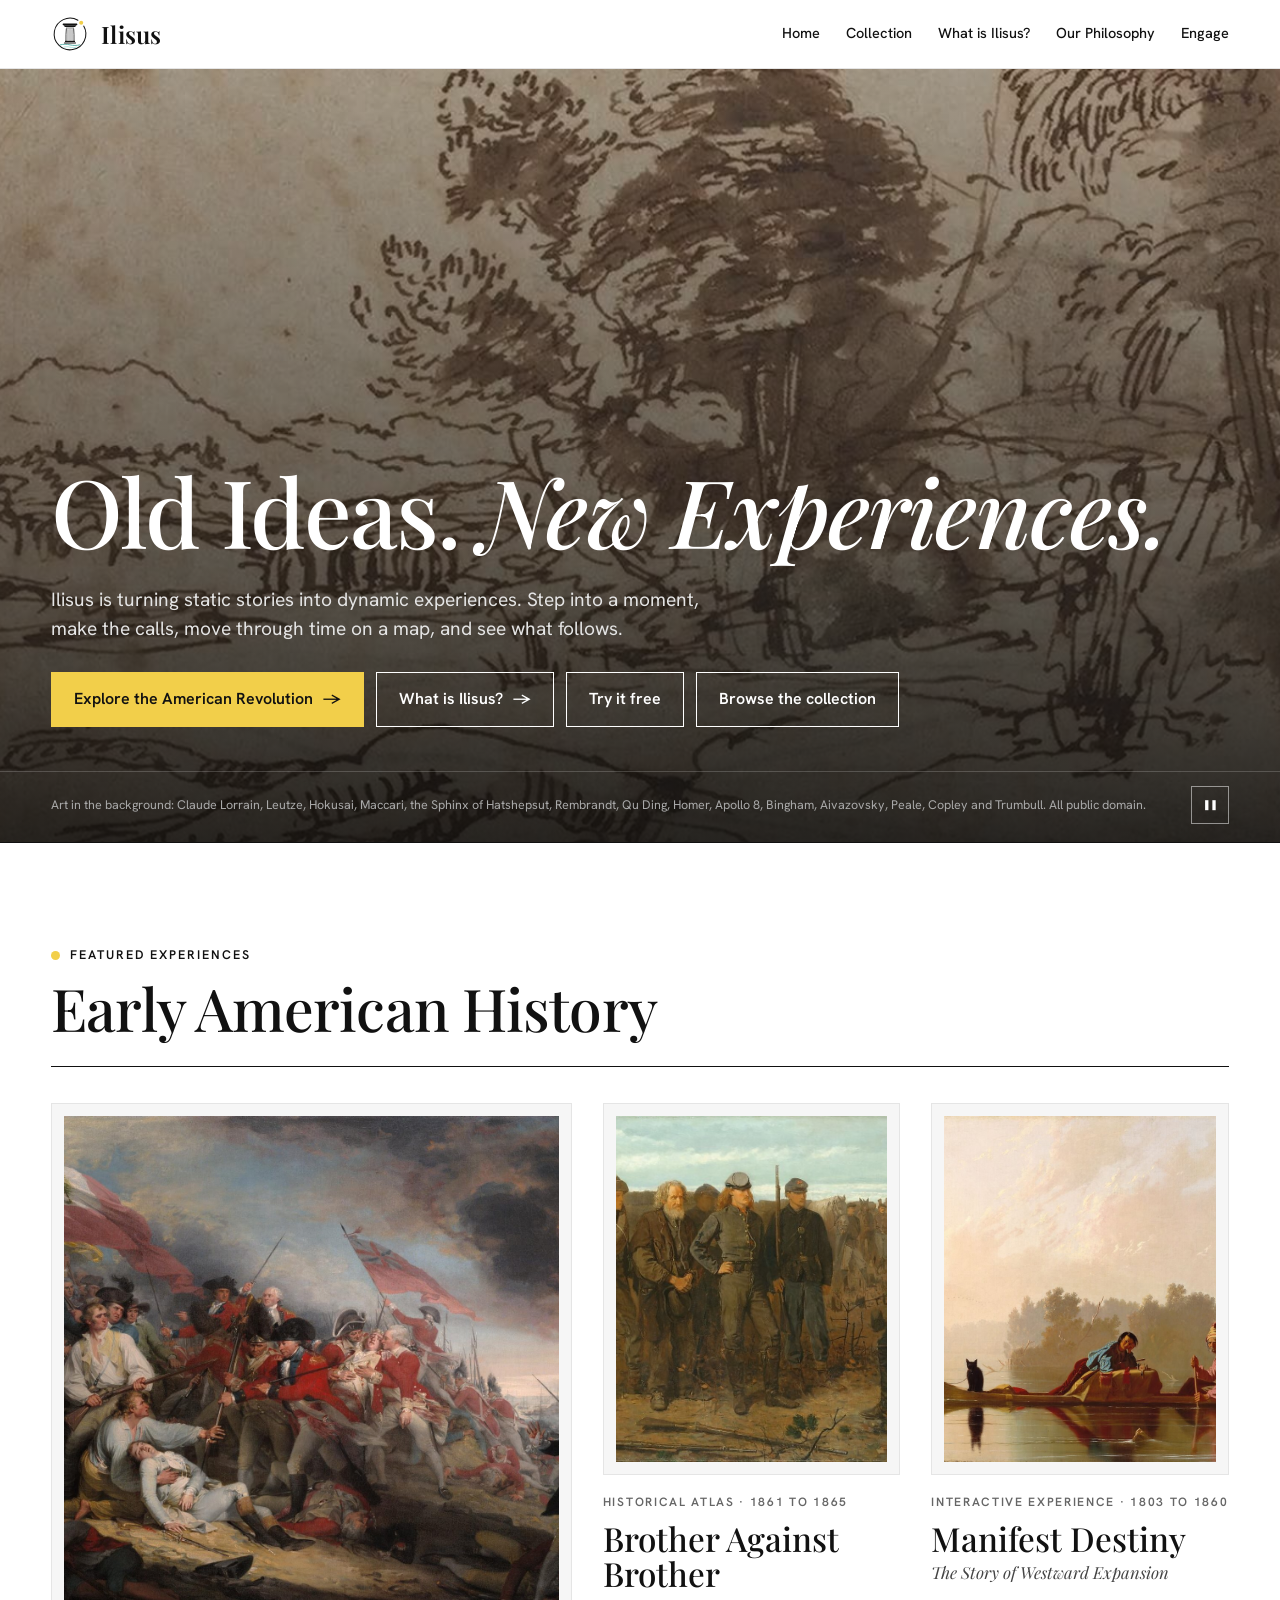
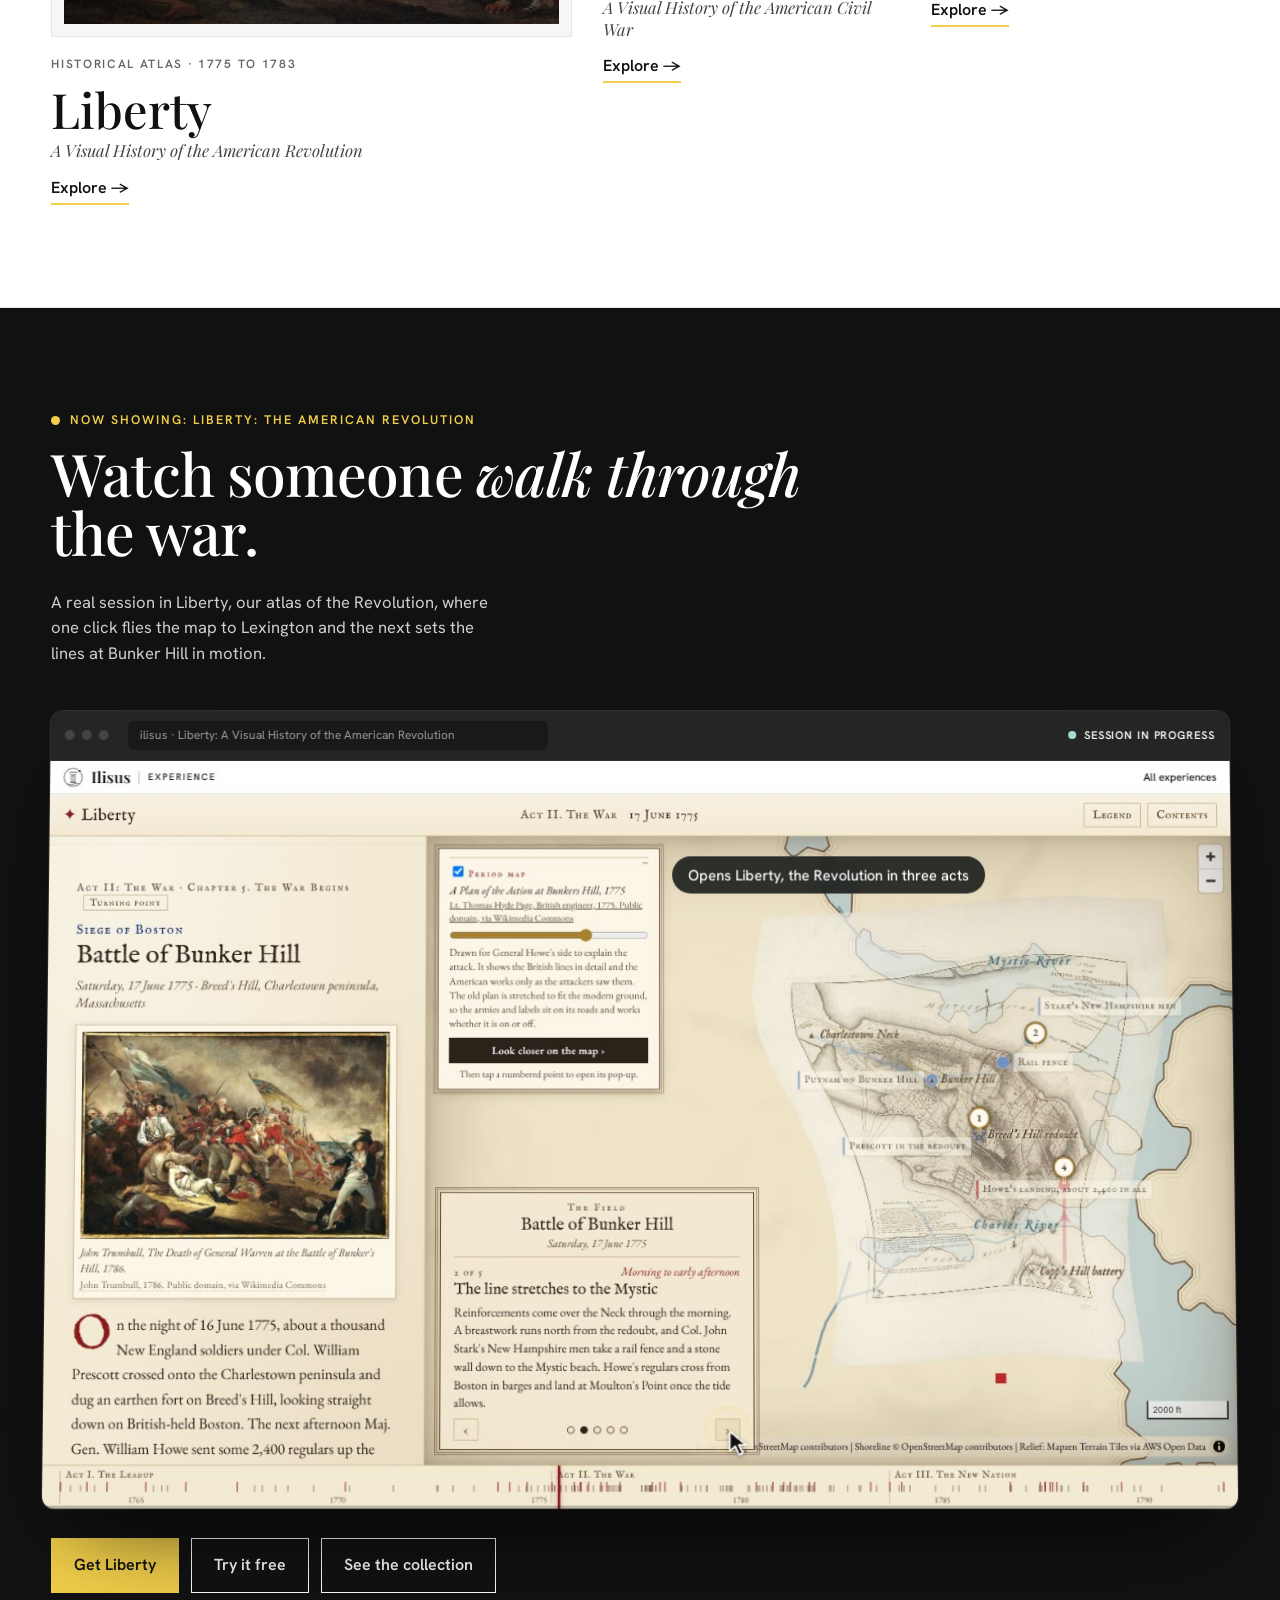
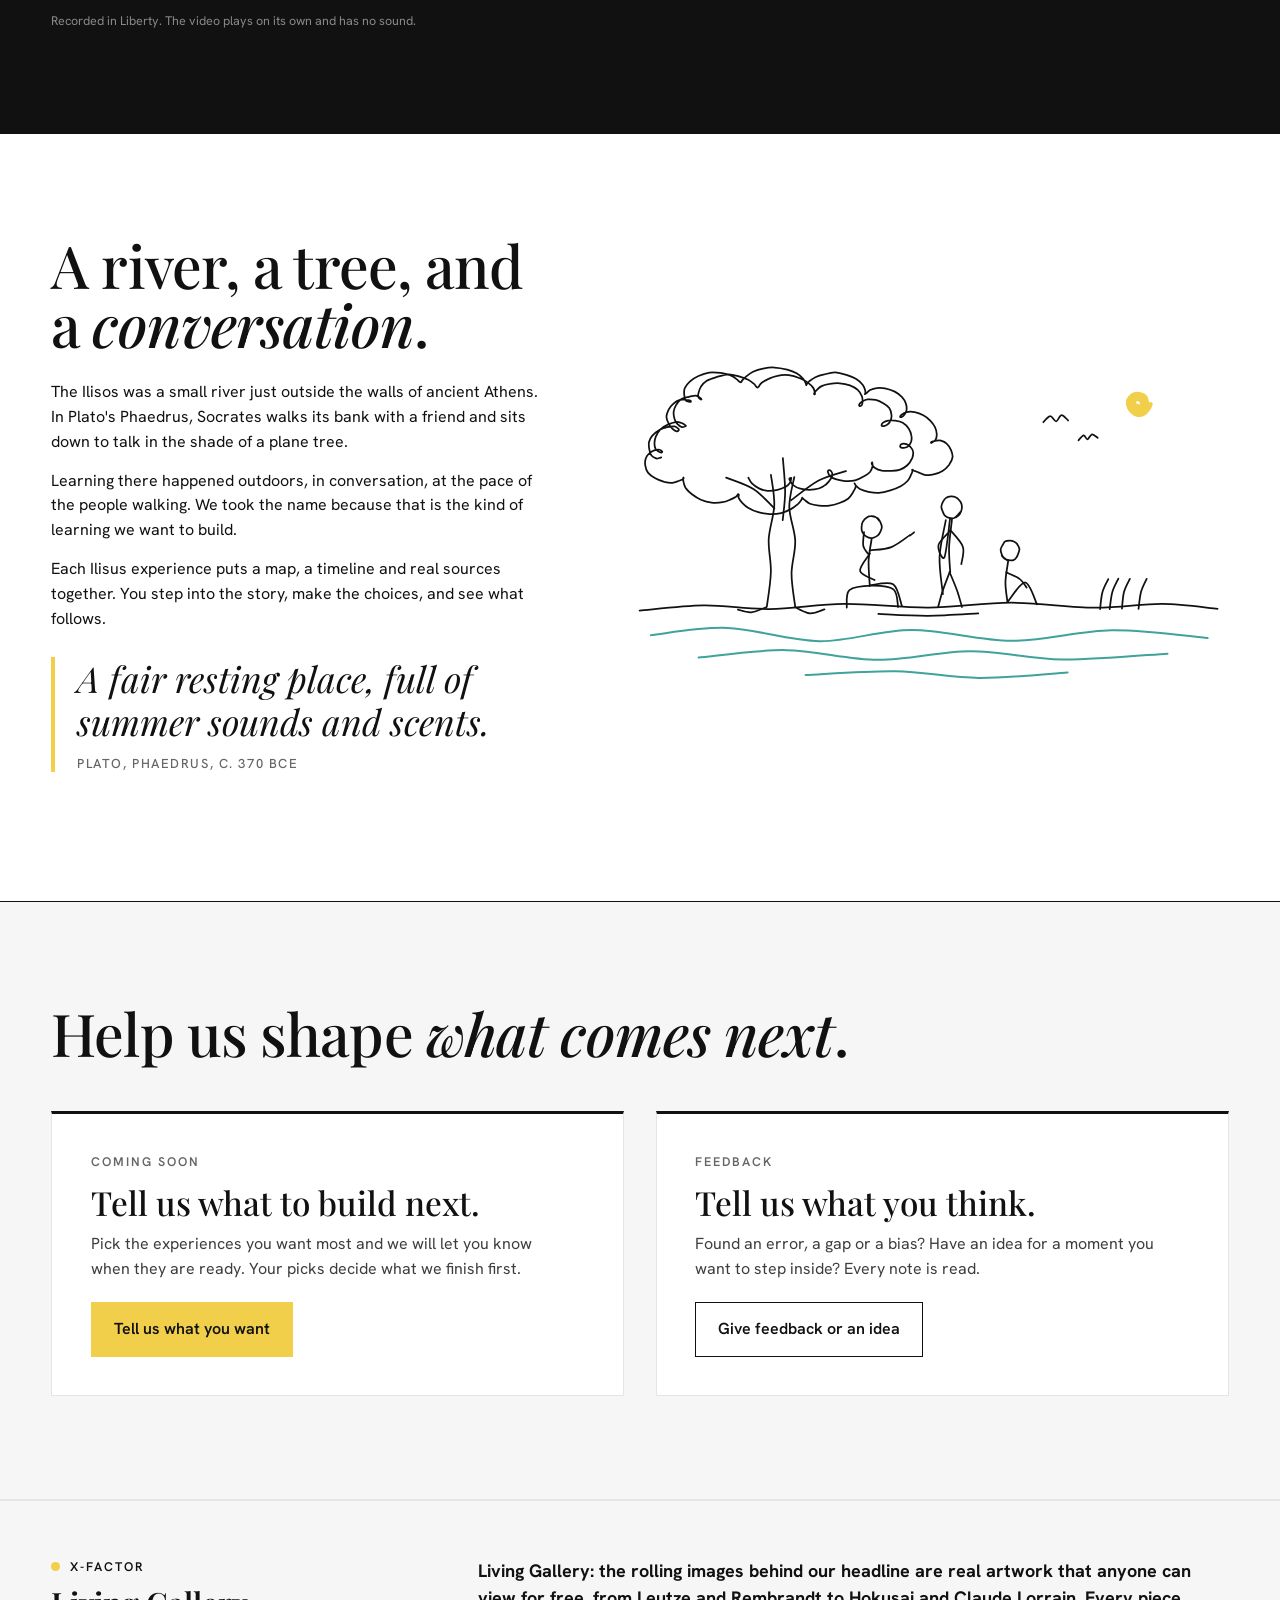
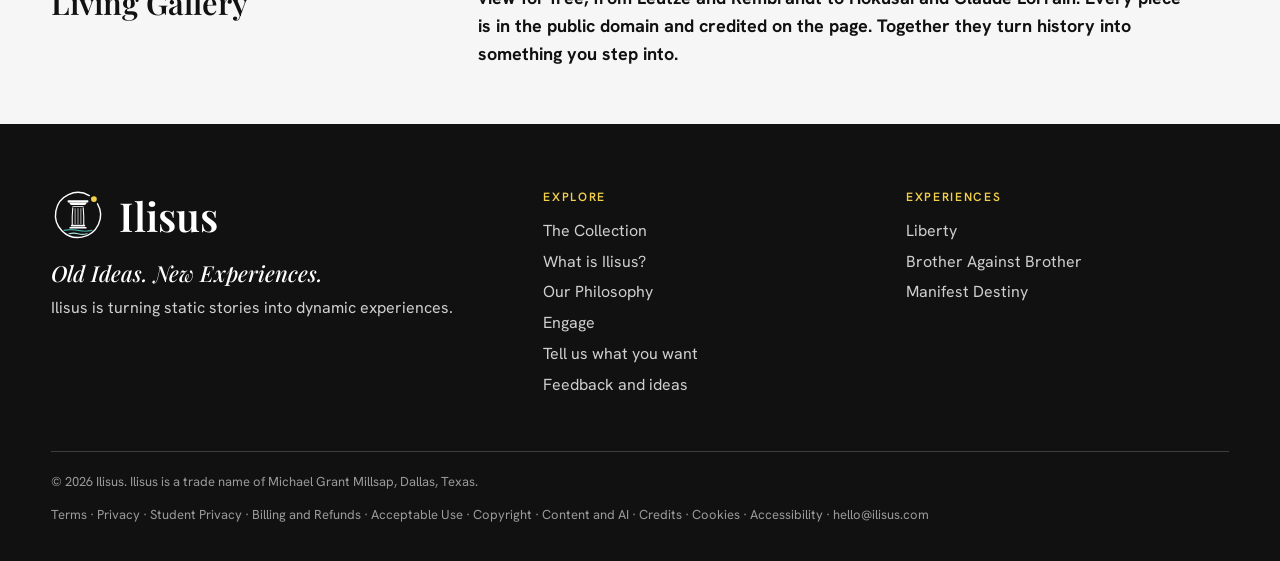
==== commit 232f6dac: "Bold Living Gallery X-Factor note and What is Ilisus button" ====
--- a/index.html
+++ b/index.html
@@ -606,7 +606,7 @@
 <div class="hshade"></div>
 <div class="wrap hin"><h1>Old Ideas.<br class="mbr"> <em>New Experiences.</em></h1>
 <p class="lede">Ilisus is turning static stories into dynamic experiences. Step into a moment, make the calls, move through time on a map, and see what follows.</p>
-<div class="btns" style="margin-top:28px"><a class="btn" href="#/w/the-american-revolution">Explore the American Revolution <span>→</span></a><a class="btn line" href="https://liberty.ilisus.com/" data-sample="hero">Try it free</a><a class="btn line" href="#/collection">Browse the collection</a></div></div>
+<div class="btns" style="margin-top:28px"><a class="btn" href="#/w/the-american-revolution">Explore the American Revolution <span>→</span></a><a class="btn line" href="#/about">What is Ilisus? <span>→</span></a><a class="btn line" href="https://liberty.ilisus.com/" data-sample="hero">Try it free</a><a class="btn line" href="#/collection">Browse the collection</a></div></div>
 <div class="wrap hfoot"><span>Art in the background: Claude Lorrain, Leutze, Hokusai, Maccari, the Sphinx of Hatshepsut, Rembrandt, Qu Ding, Homer, Apollo 8, Bingham, Aivazovsky, Peale, Copley and Trumbull. All public domain.</span><button class="hpause" type="button" id="hpause" aria-label="Pause the background video">❚❚</button></div>
 </div>
 
@@ -648,8 +648,8 @@
 <div class="ec rv"><span class="et">Feedback</span><b>Tell us what you think.</b><p>Found an error, a gap or a bias? Have an idea for a moment you want to step inside? Every note is read.</p><button class="btn line" type="button" data-fb>Give feedback or an idea</button></div>
 </div></div></section>
 <section class="xfnote" aria-label="About the X-Factor feature" style="padding-block:clamp(36px,5vw,56px);background:var(--soft);border-top:1px solid var(--line)"><div class="wrap" style="display:grid;grid-template-columns:minmax(0,1fr) minmax(0,2fr);gap:clamp(20px,4vw,64px);align-items:start">
-<div><div class="kicker"><i></i>X-Factor</div><b style="display:block;margin-top:10px;font:500 clamp(24px,2.4vw,32px)/1.1 'Playfair Display',serif">Now Showing</b></div>
-<p id="xf-text" style="font-size:17px;max-width:40em">Now Showing is a live demo window. A real session in Liberty plays on a loop inside a browser frame, with captions and a step tracker synced to each moment, from Lexington to Yorktown. Visitors watch the product work before they ever open it.</p>
+<div><div class="kicker"><i></i>X-Factor</div><b style="display:block;margin-top:10px;font:600 clamp(24px,2.4vw,32px)/1.1 'Playfair Display',serif">Living Gallery</b></div>
+<p id="xf-text" style="font-size:18px;font-weight:700;max-width:40em;color:var(--ink)">Living Gallery: the rolling images behind our headline are real artwork that anyone can view for free, from Leutze and Rembrandt to Hokusai and Claude Lorrain. Every piece is in the public domain and credited on the page. Together they turn history into something you step into.</p>
 </div></section>
 </div>
 <div id="coll">
